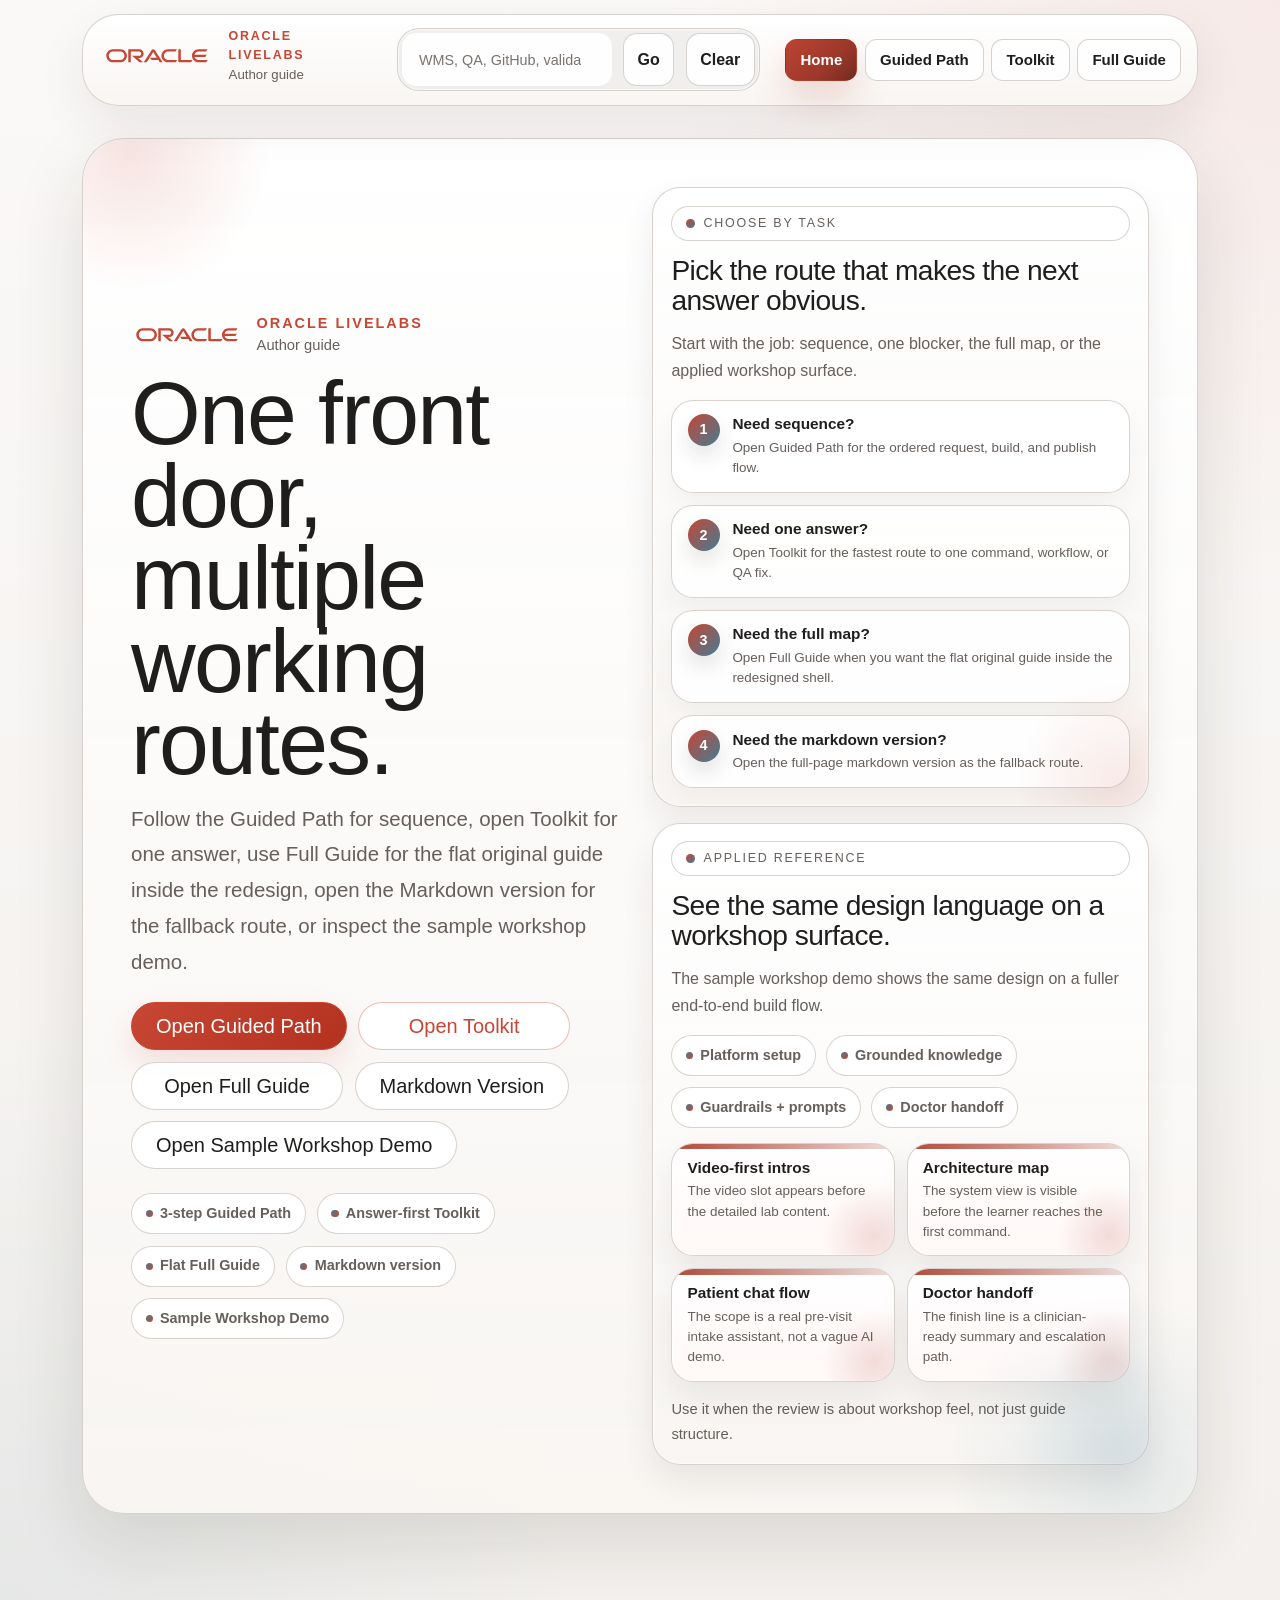
==== index.html @ fd887e24 "overall rework" ====
<!DOCTYPE html>
<html lang="en">
<head>
  <meta charset="UTF-8">
  <meta name="viewport" content="width=device-width, initial-scale=1.0">
  <meta name="description" content="Oracle LiveLabs Author Guide refresh with a guided path, reference toolkit, full guide, unified search, and a sample workshop demo.">
  <link rel="icon" href="data:image/svg+xml,%3Csvg xmlns='http://www.w3.org/2000/svg' viewBox='0 0 16 16'%3E%3Crect width='16' height='16' rx='4' fill='%23C74634'/%3E%3C/svg%3E">
  <title>Oracle LiveLabs Author Guide</title>
  <script>
    (function () {
      var url = new URL(window.location.href);
      var experience = url.searchParams.get("experience");
      var lab = url.searchParams.get("lab");
      var markdownLabMap = {
        "start-here": "introduction",
        "core-workflow": "1-labs-wms",
        "core-workshop-flow": "1-labs-wms",
        "validation-publish": "5-labs-qa-checks",
        "reuse-enhancements": "11-create-freesql",
        "tools-productivity": "13-labs-capture-screens-best-practices",
        "specialized-workflows": "10-create-sprints-workflow",
        "help-faq": "introduction"
      };
      var target;

      if (experience === "classic" || experience === "markdown") {
        target = new URL("./workshops/author-guide/index.html?lab=introduction", url);
        window.location.replace(target.toString());
        return;
      }

      if (!lab) {
        return;
      }

      if (markdownLabMap[lab]) {
        url.searchParams.set("lab", markdownLabMap[lab]);
      }

      target = new URL("./workshops/author-guide/index.html", url);
      target.search = url.search;
      target.hash = url.hash;
      window.location.replace(target.toString());
    }());
  </script>
  <link href="https://cdn.jsdelivr.net/npm/bootstrap@5.3.3/dist/css/bootstrap.min.css" rel="stylesheet">
  <style>
    #app {
      --surface: #fbf9f8;
      --panel: rgba(255, 255, 255, 0.9);
      --panel-strong: rgba(255, 255, 255, 0.97);
      --ink: #201e1c;
      --ink-soft: #665f5b;
      --rose: #c74634;
      --rose-soft: #fcd0ca;
      --sky: #437c94;
      --mint: #4c825c;
      --gold: #aa643b;
      --violet: #ac3e2e;
      --violet-deep: #863125;
      --line: rgba(212, 207, 202, 0.92);
      --shadow-soft: 0 18px 48px rgba(32, 30, 28, 0.08);
      --shadow-deep: 0 28px 72px rgba(32, 30, 28, 0.12);
      min-height: 100vh;
      color: var(--ink);
      font-family: "Oracle Sans", "Segoe UI", Arial, sans-serif;
      background:
        radial-gradient(circle at top right, rgba(199, 70, 52, 0.09), transparent 30%),
        radial-gradient(circle at bottom left, rgba(67, 124, 148, 0.08), transparent 28%),
        linear-gradient(180deg, #fbf9f8 0%, #f3f0ed 100%);
      background-size: auto, auto, auto;
      background-color: var(--surface);
      overflow-x: hidden;
      position: relative;
    }

    #app,
    #app * {
      box-sizing: border-box;
    }

    #app h1,
    #app h2,
    #app h3,
    #app h4 {
      font-family: "Oracle Sans", "Segoe UI", Arial, sans-serif;
      letter-spacing: -0.02em;
    }

    #app button,
    #app input,
    #app .nav-control,
    #app .bubble-button {
      transition:
        transform 180ms ease,
        box-shadow 180ms ease,
        background-color 180ms ease,
        border-color 180ms ease,
        color 180ms ease,
        opacity 180ms ease;
    }

    #app button:focus-visible,
    #app input:focus-visible,
    #app .nav-control:focus-visible,
    #app .progress-button:focus-visible,
    #app .bubble-button:focus-visible,
    #app .shortcut-chip:focus-visible {
      outline: 3px solid rgba(199, 70, 52, 0.26);
      outline-offset: 2px;
      box-shadow: 0 0 0 4px rgba(67, 124, 148, 0.14);
    }

    #app .app-shell {
      min-height: 100vh;
      position: relative;
      padding-bottom: 3rem;
    }

    #app .mode-nav {
      position: relative;
      top: auto;
      z-index: 140;
      padding: 1rem 0 0;
    }

    #app .nav-shell {
      border-radius: 999px;
      padding: 0.85rem 1rem;
      background: rgba(255, 255, 255, 0.84);
      border: 1px solid rgba(255, 255, 255, 0.76);
      box-shadow: var(--shadow-soft);
      backdrop-filter: blur(18px);
    }

    #app .brand-token {
      display: inline-flex;
      align-items: center;
      gap: 0.85rem;
      text-align: left;
      text-decoration: none;
      color: var(--ink);
      padding: 0.25rem 0.5rem 0.25rem 0.15rem;
    }

    #app .brand-mark {
      width: 2.6rem;
      height: 2.6rem;
      border-radius: 50%;
      background:
        radial-gradient(circle at 30% 30%, rgba(255, 255, 255, 0.96), rgba(255, 255, 255, 0.62) 38%, rgba(199, 70, 52, 0.66) 39%, rgba(134, 49, 37, 0.96) 70%);
      box-shadow:
        inset 0 0 0 1px rgba(255, 255, 255, 0.6),
        0 14px 28px rgba(134, 49, 37, 0.2);
      position: relative;
      flex: 0 0 auto;
    }

    #app .brand-mark::after {
      content: "";
      position: absolute;
      inset: 0.45rem;
      border-radius: 50%;
      border: 1px dashed rgba(255, 255, 255, 0.56);
      opacity: 0.8;
    }

    #app .brand-label {
      display: block;
      font-size: 0.9rem;
      font-weight: 800;
      letter-spacing: 0.14em;
      text-transform: uppercase;
    }

    #app .brand-token small {
      display: block;
      color: var(--ink-soft);
      font-size: 0.85rem;
    }

    #app .nav-group {
      gap: 0.45rem;
      flex-wrap: wrap;
    }

    #app .nav-control {
      border: 1px solid rgba(212, 207, 202, 0.92);
      background: rgba(255, 255, 255, 0.74);
      color: var(--ink);
      font-weight: 700;
      border-radius: 999px;
      padding: 0.7rem 1rem;
      box-shadow: 0 10px 24px rgba(32, 30, 28, 0.08);
    }

    #app .nav-control:hover {
      transform: translateY(-1px);
      box-shadow: 0 14px 30px rgba(32, 30, 28, 0.12);
    }

    #app .nav-control.is-active {
      border-color: transparent;
      color: #fff;
      background: linear-gradient(135deg, #c74634, #b3311f 58%, #437c94);
      box-shadow: 0 18px 34px rgba(199, 70, 52, 0.18);
    }

    #app .breadcrumb-shell {
      min-height: 2.25rem;
      display: inline-flex;
      align-items: center;
      justify-content: flex-end;
      white-space: normal;
    }

    #app .nav-guide-link {
      border: 1px solid rgba(212, 207, 202, 0.92);
      background: rgba(255, 255, 255, 0.74);
      color: var(--ink);
      font-weight: 800;
      border-radius: 999px;
      padding: 0.7rem 1rem;
      text-decoration: none;
      box-shadow: 0 10px 24px rgba(32, 30, 28, 0.08);
    }

    #app .nav-guide-link:hover {
      transform: translateY(-1px);
      box-shadow: 0 14px 30px rgba(32, 30, 28, 0.12);
    }

    #app .hub-screen,
    #app .mode-screen {
      padding: 2rem 0 3rem;
    }

    #app .hub-screen {
      min-height: 100vh;
      display: flex;
      align-items: center;
    }

    #app .hub-hero {
      position: relative;
      border-radius: 42px;
      padding: clamp(2rem, 4vw, 3rem);
      background: linear-gradient(180deg, rgba(255, 255, 255, 0.86), rgba(245, 244, 242, 0.94));
      border: 1px solid rgba(255, 255, 255, 0.74);
      box-shadow: var(--shadow-deep);
      overflow: hidden;
    }

    #app .hub-hero::before {
      content: "";
      position: absolute;
      inset: -8rem auto auto -6rem;
      width: 18rem;
      height: 18rem;
      border-radius: 50%;
      background: radial-gradient(circle, rgba(199, 70, 52, 0.14), transparent 68%);
      pointer-events: none;
    }

    #app .hub-hero::after {
      content: "";
      position: absolute;
      inset: auto -6rem -8rem auto;
      width: 22rem;
      height: 22rem;
      border-radius: 50%;
      background: radial-gradient(circle, rgba(67, 124, 148, 0.12), transparent 68%);
      pointer-events: none;
    }

    #app .hero-overline,
    #app .mode-overline,
    #app .panel-kicker,
    #app .modal-kicker {
      display: inline-flex;
      align-items: center;
      gap: 0.55rem;
      padding: 0.45rem 0.85rem;
      border-radius: 999px;
      background: rgba(255, 255, 255, 0.74);
      color: var(--ink-soft);
      font-size: 0.78rem;
      letter-spacing: 0.14em;
      text-transform: uppercase;
      box-shadow: 0 10px 24px rgba(56, 46, 95, 0.08);
    }

    #app .hero-overline::before,
    #app .mode-overline::before,
    #app .panel-kicker::before,
    #app .modal-kicker::before {
      content: "";
      width: 0.55rem;
      height: 0.55rem;
      border-radius: 50%;
      background: linear-gradient(135deg, var(--rose), var(--sky));
      flex: 0 0 auto;
    }

    #app .hero-title {
      font-size: clamp(3rem, 7vw, 5.8rem);
      line-height: 0.92;
      margin: 1rem 0;
      max-width: 11ch;
    }

    #app .hero-subtitle {
      font-size: clamp(1.02rem, 1.8vw, 1.28rem);
      line-height: 1.75;
      color: var(--ink-soft);
      max-width: 44rem;
      margin: 0;
    }

    #app .hero-actions {
      display: flex;
      flex-wrap: wrap;
      gap: 0.9rem;
      margin-top: 1.4rem;
    }

    #app .hero-actions .btn {
      min-width: 13.25rem;
    }

    #app .home-side-stack {
      display: grid;
      gap: 1rem;
    }

    #app .home-side-card {
      position: relative;
      display: grid;
      gap: 0.95rem;
      padding: 1.25rem 1.3rem;
      overflow: hidden;
    }

    #app .home-side-card::after {
      content: "";
      position: absolute;
      right: -4.5rem;
      bottom: -5rem;
      width: 13rem;
      height: 13rem;
      border-radius: 50%;
      opacity: 0.18;
      pointer-events: none;
    }

    #app .home-side-card.is-classic::after {
      background: radial-gradient(circle, rgba(199, 70, 52, 0.6), transparent 68%);
    }

    #app .home-side-card.is-modern::after {
      background: radial-gradient(circle, rgba(67, 124, 148, 0.54), transparent 68%);
    }

    #app .home-side-card h2 {
      margin: 0;
      font-size: clamp(1.45rem, 2.2vw, 2rem);
      line-height: 1.06;
    }

    #app .home-side-card p {
      margin: 0;
      color: var(--ink-soft);
      line-height: 1.68;
    }

    #app .home-mini-flow {
      display: grid;
      gap: 0.75rem;
    }

    #app .home-mini-step {
      display: grid;
      grid-template-columns: auto minmax(0, 1fr);
      gap: 0.8rem;
      align-items: start;
      width: 100%;
      padding: 0.85rem 0.95rem;
      border-radius: 22px;
      border: 1px solid rgba(212, 207, 202, 0.9);
      background: rgba(255, 255, 255, 0.86);
      color: var(--ink);
      text-align: left;
      text-decoration: none;
      font: inherit;
      cursor: pointer;
      appearance: none;
      box-shadow: 0 12px 24px rgba(32, 30, 28, 0.04);
    }

    #app .home-mini-step:hover,
    #app .home-mini-step:focus-visible {
      transform: translateY(-1px);
      border-color: rgba(199, 70, 52, 0.24);
      box-shadow: 0 16px 28px rgba(32, 30, 28, 0.1);
    }

    #app .home-mini-number {
      width: 2rem;
      height: 2rem;
      border-radius: 50%;
      display: inline-flex;
      align-items: center;
      justify-content: center;
      background: linear-gradient(135deg, #c74634, #437c94);
      color: #fff;
      font-size: 0.9rem;
      font-weight: 900;
      box-shadow: 0 10px 20px rgba(32, 30, 28, 0.12);
    }

    #app .home-mini-step strong,
    #app .home-toolkit-card strong {
      display: block;
      font-size: 0.96rem;
      line-height: 1.35;
      margin-bottom: 0.18rem;
    }

    #app .home-mini-step small,
    #app .home-toolkit-card small {
      display: block;
      color: var(--ink-soft);
      line-height: 1.5;
      font-size: 0.84rem;
    }

    #app .home-toolkit-summary {
      display: flex;
      flex-wrap: wrap;
      gap: 0.65rem;
    }

    #app .home-toolkit-preview {
      display: grid;
      grid-template-columns: repeat(2, minmax(0, 1fr));
      gap: 0.75rem;
    }

    #app .home-toolkit-card {
      padding: 0.85rem 0.95rem;
      border-radius: 22px;
      background: rgba(255, 255, 255, 0.86);
      border: 1px solid rgba(212, 207, 202, 0.9);
      box-shadow: 0 12px 24px rgba(32, 30, 28, 0.04);
    }

    #app .home-side-note {
      font-size: 0.92rem;
      color: var(--ink-soft);
      line-height: 1.6;
    }

    #app .hub-stats,
    #app .mode-chip-row,
    #app .quick-links,
    #app .detail-tags {
      display: flex;
      flex-wrap: wrap;
      gap: 0.7rem;
    }

    #app .stat-chip,
    #app .mode-chip,
    #app .meta-pill,
    #app .detail-tag {
      display: inline-flex;
      align-items: center;
      gap: 0.45rem;
      padding: 0.55rem 0.85rem;
      border-radius: 999px;
      background: rgba(255, 255, 255, 0.72);
      color: var(--ink);
      font-weight: 700;
      font-size: 0.9rem;
      box-shadow: 0 10px 22px rgba(56, 46, 95, 0.08);
    }

    #app .stat-chip::before,
    #app .mode-chip::before,
    #app .meta-pill::before,
    #app .detail-tag::before {
      content: "";
      width: 0.45rem;
      height: 0.45rem;
      border-radius: 50%;
      background: linear-gradient(135deg, var(--sky), var(--rose));
      flex: 0 0 auto;
    }

    #app .scene-well {
      position: relative;
      min-height: 34rem;
      border-radius: 38px;
      border: 1px solid rgba(255, 255, 255, 0.7);
      background:
        linear-gradient(180deg, rgba(243, 248, 255, 0.76), rgba(255, 255, 255, 0.58)),
        radial-gradient(circle at 50% 18%, rgba(255, 255, 255, 0.9), rgba(255, 255, 255, 0) 34%);
      box-shadow: var(--shadow-soft);
      overflow: hidden;
      isolation: isolate;
    }

    #app .scene-well::before {
      content: "";
      position: absolute;
      inset: auto 10% -26% 10%;
      height: 20rem;
      border-radius: 50%;
      background: radial-gradient(circle at 50% 34%, rgba(76, 67, 132, 0.16), rgba(76, 67, 132, 0) 68%);
      filter: blur(12px);
      z-index: 0;
    }

    #app .well-ring {
      position: absolute;
      left: 50%;
      transform: translateX(-50%);
      border-radius: 50%;
      border: 1px solid rgba(255, 255, 255, 0.78);
      box-shadow:
        inset 0 0 0 1px rgba(255, 255, 255, 0.36),
        0 24px 50px rgba(61, 48, 101, 0.14);
      z-index: 1;
    }

    #app .ring-surface {
      top: 1.5rem;
      width: min(84%, 28rem);
      height: 12rem;
      background:
        radial-gradient(circle at 50% 42%, rgba(255, 255, 255, 0.94), rgba(255, 255, 255, 0.6) 48%, rgba(213, 227, 255, 0.64));
    }

    #app .ring-middle {
      top: 6.4rem;
      width: min(60%, 20rem);
      height: 8.5rem;
      background:
        radial-gradient(circle at 50% 42%, rgba(255, 255, 255, 0.92), rgba(247, 243, 255, 0.7) 42%, rgba(167, 195, 255, 0.56) 72%);
    }

    #app .ring-deep {
      top: 10.7rem;
      width: min(36%, 11.5rem);
      height: 4.8rem;
      background:
        radial-gradient(circle at 50% 35%, rgba(98, 85, 168, 0.72), rgba(51, 41, 93, 0.98) 72%);
    }

    #app .well-path {
      position: absolute;
      left: 50%;
      top: 12rem;
      width: 4px;
      height: 15rem;
      transform: translateX(-50%);
      border-radius: 999px;
      background: linear-gradient(180deg, rgba(199, 70, 52, 0.68), rgba(67, 124, 148, 0.56), rgba(156, 106, 0, 0.5));
      z-index: 1;
    }

    #app .well-node {
      position: absolute;
      max-width: 13.5rem;
      padding: 0.85rem 1rem;
      border-radius: 24px;
      background: rgba(255, 255, 255, 0.84);
      border: 1px solid rgba(255, 255, 255, 0.76);
      box-shadow: 0 14px 30px rgba(61, 48, 101, 0.12);
      z-index: 2;
    }

    #app .node-tag {
      display: block;
      color: var(--ink-soft);
      font-size: 0.75rem;
      letter-spacing: 0.12em;
      text-transform: uppercase;
      margin-bottom: 0.4rem;
      font-weight: 800;
    }

    #app .well-node strong {
      display: block;
      font-size: 0.98rem;
      line-height: 1.45;
    }

    #app .node-surface {
      left: 1.6rem;
      top: 1.9rem;
    }

    #app .node-request {
      right: 1.6rem;
      top: 8.2rem;
    }

    #app .node-build {
      left: 2.1rem;
      top: 15.9rem;
    }

    #app .node-review {
      right: 2.1rem;
      bottom: 4.5rem;
    }

    #app .tool-constellation {
      position: absolute;
      left: 50%;
      bottom: 1.6rem;
      width: min(100%, 20rem);
      transform: translateX(-50%);
      display: grid;
      grid-template-columns: repeat(2, minmax(0, 1fr));
      gap: 0.8rem;
      z-index: 2;
    }

    #app .mini-bubble {
      aspect-ratio: 1;
      border-radius: 50%;
      background:
        radial-gradient(circle at 30% 30%, rgba(255, 255, 255, 0.98), rgba(255, 255, 255, 0.72) 42%, rgba(255, 236, 244, 0.86));
      border: 1px solid rgba(255, 255, 255, 0.88);
      display: flex;
      align-items: center;
      justify-content: center;
      padding: 0.75rem;
      text-align: center;
      color: var(--ink);
      font-weight: 800;
      font-size: 0.86rem;
      box-shadow: 0 14px 32px rgba(61, 48, 101, 0.14);
    }

    #app .path-card {
      position: relative;
      overflow: hidden;
      border: 1px solid rgba(255, 255, 255, 0.74);
      border-radius: 32px;
      box-shadow: var(--shadow-soft);
      background: linear-gradient(180deg, rgba(255, 255, 255, 0.9), rgba(245, 244, 242, 0.95));
    }

    #app .path-card::after {
      content: "";
      position: absolute;
      width: 14rem;
      height: 14rem;
      border-radius: 50%;
      right: -3rem;
      bottom: -4rem;
      opacity: 0.26;
      pointer-events: none;
    }

    #app .path-card.classic::after {
      background: radial-gradient(circle, rgba(199, 70, 52, 0.72), transparent 68%);
    }

    #app .path-card.modern::after {
      background: radial-gradient(circle, rgba(67, 124, 148, 0.68), transparent 68%);
    }

    #app .path-card .card-body {
      padding: 2rem;
    }

    #app .path-card:hover {
      transform: translateY(-6px);
      box-shadow: var(--shadow-deep);
    }

    #app .path-badge {
      display: inline-flex;
      align-items: center;
      gap: 0.5rem;
      padding: 0.45rem 0.8rem;
      border-radius: 999px;
      background: rgba(255, 255, 255, 0.76);
      color: var(--ink-soft);
      font-size: 0.78rem;
      letter-spacing: 0.12em;
      text-transform: uppercase;
      font-weight: 800;
      margin-bottom: 1rem;
      box-shadow: 0 10px 22px rgba(56, 46, 95, 0.08);
    }

    #app .path-badge::before {
      content: "";
      width: 0.55rem;
      height: 0.55rem;
      border-radius: 50%;
      background: linear-gradient(135deg, var(--rose), var(--sky));
    }

    #app .path-card h2 {
      font-size: clamp(1.8rem, 3vw, 2.5rem);
      margin-bottom: 0.85rem;
    }

    #app .path-card p {
      color: var(--ink-soft);
      line-height: 1.7;
    }

    #app .path-points {
      list-style: none;
      padding: 0;
      margin: 1.15rem 0 1.4rem;
      display: grid;
      gap: 0.8rem;
    }

    #app .path-points li {
      position: relative;
      padding-left: 1.65rem;
      line-height: 1.55;
    }

    #app .path-points li::before {
      content: "";
      position: absolute;
      left: 0;
      top: 0.55rem;
      width: 0.65rem;
      height: 0.65rem;
      border-radius: 50%;
      background: linear-gradient(135deg, var(--sky), var(--rose));
      box-shadow: 0 0 0 0.25rem rgba(67, 124, 148, 0.14);
    }
    #app .mode-screen {
      min-height: 100vh;
    }

    #app .mode-hero,
    #app .toolbar-card,
    #app .progress-card,
    #app .garden-shell {
      border: 1px solid rgba(255, 255, 255, 0.74);
      border-radius: 34px;
      box-shadow: var(--shadow-soft);
      background: linear-gradient(180deg, rgba(255, 255, 255, 0.84), rgba(247, 244, 255, 0.82));
      overflow: hidden;
    }

    #app .mode-hero {
      position: relative;
      margin-bottom: 1.4rem;
    }

    #app .mode-hero::before {
      content: "";
      position: absolute;
      inset: auto -5rem -8rem auto;
      width: 22rem;
      height: 22rem;
      border-radius: 50%;
      background: radial-gradient(circle, rgba(199, 70, 52, 0.14), transparent 68%);
      pointer-events: none;
    }

    #app .mode-hero::after {
      content: "";
      position: absolute;
      inset: -7rem auto auto -6rem;
      width: 18rem;
      height: 18rem;
      border-radius: 50%;
      background: radial-gradient(circle, rgba(67, 124, 148, 0.12), transparent 68%);
      pointer-events: none;
    }

    #app .mode-hero .card-body,
    #app .toolbar-card .card-body {
      padding: clamp(1.6rem, 3vw, 2.4rem);
    }

    #app .mode-title {
      font-size: clamp(2.2rem, 4vw, 3.6rem);
      line-height: 1.02;
      margin: 1rem 0 0.9rem;
      max-width: 14ch;
    }

    #app .mode-copy {
      color: var(--ink-soft);
      font-size: 1.05rem;
      line-height: 1.75;
      margin-bottom: 1rem;
      max-width: 44rem;
    }

    #app .hero-side-stack {
      display: grid;
      gap: 1rem;
    }

    #app .compact-panel,
    #app .content-card,
    #app .side-card,
    #app .snippet-card,
    #app .modal-panel {
      border: 0;
      border-radius: 28px;
      background: rgba(255, 255, 255, 0.8);
      box-shadow:
        inset 0 0 0 1px rgba(91, 76, 143, 0.06),
        0 14px 30px rgba(56, 46, 95, 0.08);
    }

    #app .compact-panel {
      padding: 1.1rem 1.15rem;
    }

    #app .panel-copy {
      color: var(--ink-soft);
      line-height: 1.65;
      margin: 0.9rem 0 0;
    }

    #app .feature-switch {
      margin-top: 0.95rem;
      display: flex;
      align-items: center;
      justify-content: space-between;
      gap: 1rem;
      padding: 0.75rem 0.9rem;
      border-radius: 18px;
      background: rgba(250, 248, 246, 0.92);
      border: 1px solid rgba(212, 207, 202, 0.88);
      box-shadow: inset 0 0 0 1px rgba(255, 255, 255, 0.62);
    }

    #app .feature-switch .form-check-input {
      width: 3rem;
      height: 1.6rem;
      cursor: pointer;
      box-shadow:
        inset 0 0 0 1px rgba(255, 255, 255, 0.58),
        0 6px 14px rgba(32, 30, 28, 0.06);
      border-color: rgba(102, 95, 91, 0.3);
      background-color: rgba(187, 178, 170, 0.96);
      margin: 0;
      flex: 0 0 auto;
    }

    #app .feature-switch .form-check-input:hover {
      border-color: rgba(199, 70, 52, 0.38);
    }

    #app .feature-switch .form-check-input:focus {
      box-shadow:
        0 0 0 0.2rem rgba(199, 70, 52, 0.16),
        inset 0 0 0 1px rgba(255, 255, 255, 0.58);
    }

    #app .feature-switch .form-check-input:checked {
      background-color: var(--violet);
      border-color: var(--violet);
      box-shadow: 0 8px 18px rgba(199, 70, 52, 0.18);
    }

    #app .feature-switch .form-check-label {
      font-weight: 800;
      color: var(--ink);
      margin: 0;
    }

    #app .progress-dock {
      position: sticky;
      top: 1rem;
      z-index: 120;
      margin-bottom: 1.4rem;
    }

    #app .progress-card {
      padding: 1rem;
      background: rgba(255, 255, 255, 0.88);
      backdrop-filter: blur(16px);
    }

    #app .progress-rail {
      display: grid;
      grid-template-columns: repeat(3, minmax(0, 1fr));
      gap: 0.85rem;
    }

    #app .progress-button {
      width: 100%;
      border: 0;
      border-radius: 24px;
      padding: 0.9rem 1rem;
      text-align: left;
      display: flex;
      align-items: center;
      gap: 0.9rem;
      background: rgba(245, 244, 242, 0.92);
      color: var(--ink);
      box-shadow:
        inset 0 0 0 1px rgba(212, 207, 202, 0.9),
        0 12px 24px rgba(32, 30, 28, 0.06);
    }

    #app .progress-button:hover {
      transform: translateY(-1px);
      box-shadow:
        inset 0 0 0 1px rgba(212, 207, 202, 0.9),
        0 16px 30px rgba(32, 30, 28, 0.1);
    }

    #app .progress-button.is-active {
      color: #fff;
      background: linear-gradient(135deg, #c74634, #b3311f 58%, #437c94);
      box-shadow: 0 18px 36px rgba(199, 70, 52, 0.18);
    }

    #app .progress-button.is-complete {
      background: linear-gradient(135deg, rgba(146, 227, 210, 0.72), rgba(255, 255, 255, 0.92));
    }

    #app .progress-button.is-locked {
      opacity: 0.78;
    }

    #app .progress-mark {
      width: 2.25rem;
      height: 2.25rem;
      border-radius: 50%;
      display: inline-flex;
      align-items: center;
      justify-content: center;
      font-weight: 900;
      background: rgba(255, 255, 255, 0.9);
      color: var(--ink);
      box-shadow: 0 10px 22px rgba(61, 48, 101, 0.12);
      flex: 0 0 auto;
    }

    #app .progress-button.is-active .progress-mark {
      color: var(--violet-deep);
    }

    #app .progress-label {
      display: grid;
      gap: 0.12rem;
      min-width: 0;
    }

    #app .progress-label small {
      font-size: 0.75rem;
      letter-spacing: 0.12em;
      text-transform: uppercase;
      opacity: 0.82;
      font-weight: 800;
    }

    #app .progress-label strong {
      font-size: 0.96rem;
      line-height: 1.35;
    }

    #app .journey-column {
      --journey-gutter: 4.9rem;
      --orb-size: 3.1rem;
      position: relative;
      padding-left: var(--journey-gutter);
    }

    #app .journey-column::before {
      content: "";
      position: absolute;
      left: calc((var(--journey-gutter) - var(--orb-size)) / 2 + (var(--orb-size) / 2) - 2px);
      top: 0;
      bottom: 0;
      width: 4px;
      border-radius: 999px;
      background: linear-gradient(180deg, rgba(199, 70, 52, 0.8), rgba(67, 124, 148, 0.64), rgba(156, 106, 0, 0.54));
      box-shadow: 0 0 0 0.35rem rgba(255, 255, 255, 0.5);
    }

    #app .rabbit-step {
      position: relative;
      padding-bottom: 2.8rem;
    }

    #app .rabbit-step:last-child {
      padding-bottom: 0;
    }

    #app .rabbit-step::after {
      content: "";
      position: absolute;
      left: calc(var(--journey-gutter) * -1 - 1.35rem);
      top: 2rem;
      width: 18rem;
      height: 18rem;
      border-radius: 50%;
      filter: blur(32px);
      opacity: 0.18;
      z-index: -1;
    }

    #app .rabbit-step[data-depth="1"]::after {
      background: radial-gradient(circle, rgba(199, 70, 52, 0.64), transparent 68%);
    }

    #app .rabbit-step[data-depth="2"]::after {
      background: radial-gradient(circle, rgba(67, 124, 148, 0.56), transparent 68%);
    }

    #app .rabbit-step[data-depth="3"]::after {
      background: radial-gradient(circle, rgba(156, 106, 0, 0.52), transparent 68%);
    }

    #app .step-orb {
      position: absolute;
      left: calc(var(--journey-gutter) * -1 + ((var(--journey-gutter) - var(--orb-size)) / 2));
      top: 1.55rem;
      width: var(--orb-size);
      height: var(--orb-size);
      border-radius: 50%;
      display: inline-flex;
      align-items: center;
      justify-content: center;
      font-weight: 900;
      color: #fff;
      background: linear-gradient(135deg, #c74634, #437c94);
      box-shadow: 0 14px 30px rgba(32, 30, 28, 0.18);
      z-index: 2;
    }

    #app .step-shell {
      position: relative;
      padding: clamp(1.45rem, 3vw, 1.85rem);
      border-radius: 34px;
      background: linear-gradient(180deg, rgba(255, 255, 255, 0.92), rgba(245, 244, 242, 0.94));
      border: 1px solid rgba(255, 255, 255, 0.78);
      box-shadow: var(--shadow-soft);
      overflow: hidden;
    }

    #app .step-shell::before {
      content: "";
      position: absolute;
      inset: 0.8rem;
      border-radius: 28px;
      border: 1px solid rgba(255, 255, 255, 0.54);
      pointer-events: none;
    }

    #app .step-shell::after {
      content: "";
      position: absolute;
      inset: auto -6rem -8rem auto;
      width: 20rem;
      height: 20rem;
      border-radius: 50%;
      opacity: 0.18;
      pointer-events: none;
    }

    #app .rabbit-step[data-depth="1"] .step-shell::after {
      background: radial-gradient(circle, rgba(199, 70, 52, 0.72), transparent 68%);
    }

    #app .rabbit-step[data-depth="2"] .step-shell::after {
      background: radial-gradient(circle, rgba(67, 124, 148, 0.58), transparent 68%);
    }

    #app .rabbit-step[data-depth="3"] .step-shell::after {
      background: radial-gradient(circle, rgba(156, 106, 0, 0.58), transparent 68%);
    }

    #app .rabbit-step[data-depth="1"] .step-shell {
      max-width: 1040px;
    }

    #app .rabbit-step[data-depth="2"] .step-shell {
      max-width: 1000px;
      margin-left: 0.85rem;
    }

    #app .rabbit-step[data-depth="3"] .step-shell {
      max-width: 960px;
      margin-left: 1.55rem;
    }

    #app .rabbit-step.is-active .step-shell {
      transform: translateY(-4px);
      box-shadow: var(--shadow-deep);
    }

    #app .rabbit-step.is-complete .step-orb {
      background: linear-gradient(135deg, rgba(50, 161, 118, 0.96), rgba(126, 209, 171, 0.96));
    }

    #app .rabbit-step.is-locked .step-shell {
      opacity: 0.78;
      transform: scale(0.992);
    }

    #app .rabbit-step.is-locked .lockable {
      filter: blur(2.6px);
      pointer-events: none;
      user-select: none;
    }

    #app .step-lock {
      position: absolute;
      left: 1rem;
      right: 1rem;
      bottom: 1rem;
      display: none;
      align-items: center;
      justify-content: center;
      padding: 0.9rem 1rem;
      border-radius: 22px;
      background: rgba(255, 255, 255, 0.92);
      color: var(--ink);
      font-weight: 800;
      text-align: center;
      box-shadow: 0 14px 26px rgba(56, 46, 95, 0.1);
      z-index: 3;
    }

    #app .rabbit-step.is-locked .step-lock {
      display: flex;
    }

    #app .step-kicker {
      display: inline-flex;
      align-items: center;
      gap: 0.55rem;
      padding: 0.45rem 0.8rem;
      border-radius: 999px;
      background: rgba(255, 255, 255, 0.78);
      color: var(--ink-soft);
      font-size: 0.78rem;
      letter-spacing: 0.12em;
      text-transform: uppercase;
      font-weight: 800;
      margin-bottom: 0.95rem;
      max-width: max-content;
    }

    #app .step-kicker::before {
      content: "";
      width: 0.55rem;
      height: 0.55rem;
      border-radius: 50%;
      background: linear-gradient(135deg, var(--rose), var(--sky));
    }

    #app .step-title {
      font-size: clamp(2rem, 3vw, 2.75rem);
      margin-bottom: 0.65rem;
    }

    #app .step-summary {
      color: var(--ink-soft);
      font-size: 1.05rem;
      line-height: 1.72;
      margin-bottom: 1rem;
      max-width: 40rem;
    }

    #app .step-meta-row {
      display: flex;
      flex-wrap: wrap;
      gap: 0.7rem;
    }

    #app .step-mini-map {
      min-width: 12rem;
      padding: 0.95rem 1rem;
      border-radius: 24px;
      background: rgba(255, 255, 255, 0.78);
      box-shadow: inset 0 0 0 1px rgba(91, 76, 143, 0.06);
    }

    #app .mini-map-title {
      color: var(--ink-soft);
      font-size: 0.78rem;
      letter-spacing: 0.12em;
      text-transform: uppercase;
      font-weight: 800;
      margin-bottom: 0.7rem;
    }

    #app .guide-panel {
      border-radius: 26px;
      padding: 1rem 1.1rem;
      background: linear-gradient(135deg, rgba(255, 242, 247, 0.94), rgba(241, 247, 255, 0.94));
      border: 1px solid rgba(255, 255, 255, 0.72);
      box-shadow: 0 12px 28px rgba(56, 46, 95, 0.06);
      color: var(--ink);
      line-height: 1.7;
    }

    #app .content-card .card-body,
    #app .side-card .card-body,
    #app .snippet-card .card-body {
      padding: 1.2rem 1.2rem 1.25rem;
    }

    #app .content-card h3,
    #app .side-card h3,
    #app .snippet-card h3,
    #app .modal-panel h3 {
      font-size: 1.12rem;
      margin-bottom: 0.85rem;
    }

    #app .action-list,
    #app .mistake-list,
    #app .modal-panel ul,
    #app .modal-panel ol {
      margin: 0;
      padding-left: 1.15rem;
      display: grid;
      gap: 0.72rem;
      line-height: 1.62;
    }

    #app .check-list {
      list-style: none;
      padding: 0;
      margin: 0;
      display: grid;
      gap: 0.72rem;
    }

    #app .check-list li {
      position: relative;
      padding-left: 1.95rem;
      line-height: 1.58;
    }

    #app .check-list li::before {
      content: "\2713";
      position: absolute;
      left: 0;
      top: 0;
      width: 1.4rem;
      height: 1.4rem;
      border-radius: 50%;
      background: linear-gradient(135deg, rgba(50, 161, 118, 0.96), rgba(126, 209, 171, 0.96));
      color: #fff;
      display: inline-flex;
      align-items: center;
      justify-content: center;
      font-size: 0.8rem;
      font-weight: 900;
      box-shadow: 0 10px 20px rgba(50, 161, 118, 0.18);
    }

    #app .snippet-header {
      display: flex;
      align-items: center;
      justify-content: space-between;
      gap: 1rem;
      margin-bottom: 0.85rem;
    }

    #app .snippet-meta {
      color: var(--ink-soft);
      font-size: 0.78rem;
      letter-spacing: 0.12em;
      text-transform: uppercase;
      font-weight: 800;
    }

    #app .copy-snippet {
      border: 0;
      border-radius: 999px;
      padding: 0.55rem 0.95rem;
      background: linear-gradient(135deg, rgba(94, 81, 186, 0.96), rgba(102, 184, 239, 0.94));
      color: #fff;
      font-weight: 800;
      box-shadow: 0 12px 24px rgba(76, 62, 141, 0.2);
    }

    #app .copy-snippet.is-copied {
      background: linear-gradient(135deg, rgba(50, 161, 118, 0.96), rgba(126, 209, 171, 0.94));
    }

    #app pre {
      margin: 0;
      padding: 1rem 1.05rem;
      border-radius: 22px;
      background: #241d38;
      color: #f7f0ff;
      box-shadow: inset 0 0 0 1px rgba(255, 255, 255, 0.06);
      white-space: pre-wrap;
      word-break: break-word;
    }

    #app code {
      font-family: Consolas, "Courier New", monospace;
      font-size: 0.92rem;
    }

    #app .step-footer {
      display: flex;
      flex-wrap: wrap;
      align-items: center;
      justify-content: space-between;
      gap: 1rem;
      margin-top: 1.4rem;
    }

    #app .step-note,
    #app .result-line,
    #app .empty-state {
      color: var(--ink-soft);
      line-height: 1.6;
    }

    #app .shortcut-chip {
      border: 0;
      border-radius: 999px;
      padding: 0.55rem 0.85rem;
      background: rgba(255, 255, 255, 0.88);
      color: var(--ink);
      font-weight: 800;
      box-shadow: 0 10px 22px rgba(56, 46, 95, 0.08);
    }

    #app .shortcut-chip:hover {
      transform: translateY(-1px);
      box-shadow: 0 14px 28px rgba(56, 46, 95, 0.12);
    }

    #app .track-minimal .guided-only {
      display: none !important;
    }
    #app .toolbar-card {
      margin-bottom: 1.3rem;
    }

    #app .filter-label {
      color: var(--ink-soft);
      font-size: 0.78rem;
      letter-spacing: 0.12em;
      text-transform: uppercase;
      font-weight: 800;
      margin-bottom: 0.6rem;
    }

    #app .search-group {
      display: grid;
      grid-template-columns: auto minmax(14rem, 1fr) auto;
      gap: 0.7rem;
      align-items: stretch;
      padding: 0.55rem;
      border-radius: 22px;
      box-shadow: 0 14px 28px rgba(56, 46, 95, 0.08);
    }

    #app .search-group .input-group-text,
    #app .search-group .form-control,
    #app .search-group .btn {
      border: 1px solid transparent;
      border-radius: 14px;
      min-height: 3.25rem;
    }

    #app .search-group .input-group-text {
      background: rgba(255, 255, 255, 0.94);
      color: var(--ink-soft);
      font-weight: 800;
      font-size: 0.84rem;
      letter-spacing: 0.08em;
      text-transform: uppercase;
      display: inline-flex;
      align-items: center;
      justify-content: center;
      padding: 0 1rem;
    }

    #app .search-group .form-control {
      background: rgba(255, 255, 255, 0.94);
      color: var(--ink);
      box-shadow: none;
      padding: 0.85rem 1rem;
      font-size: 0.96rem;
      width: 100%;
      min-width: 0;
    }

    #app .search-group .form-control::placeholder {
      color: #9187ad;
      font-size: 0.9rem;
    }

    #app .search-group .btn {
      padding: 0.85rem 1.1rem;
      font-weight: 800;
      white-space: nowrap;
    }

    #app .tag-pills {
      display: flex;
      flex-wrap: wrap;
      gap: 0.65rem;
    }

    #app .tag-pill {
      border: 0;
      border-radius: 999px;
      padding: 0.58rem 0.95rem;
      background: rgba(255, 255, 255, 0.78);
      color: var(--ink);
      font-weight: 800;
      box-shadow: 0 10px 22px rgba(56, 46, 95, 0.06);
    }

    #app .tag-pill.is-active {
      background: linear-gradient(135deg, rgba(252, 208, 202, 0.96), rgba(208, 229, 237, 0.96));
      box-shadow: 0 14px 26px rgba(32, 30, 28, 0.08);
    }

    #app .garden-shell {
      position: relative;
      padding: clamp(1.4rem, 3vw, 2rem);
      overflow: hidden;
      isolation: isolate;
    }

    #app .garden-shell::before {
      content: "";
      position: absolute;
      inset: -4rem auto auto -6rem;
      width: 18rem;
      height: 18rem;
      border-radius: 50%;
      background: radial-gradient(circle, rgba(199, 70, 52, 0.14), transparent 68%);
      z-index: 0;
    }

    #app .garden-shell::after {
      content: "";
      position: absolute;
      inset: auto -6rem -8rem auto;
      width: 22rem;
      height: 22rem;
      border-radius: 50%;
      background: radial-gradient(circle, rgba(67, 124, 148, 0.14), transparent 68%);
      z-index: 0;
    }

    #app .bubble-grid {
      position: relative;
      z-index: 1;
      align-items: stretch;
    }

    #app .bubble-item {
      display: flex;
      align-items: stretch;
      justify-content: stretch;
      animation: none;
    }

    #app .bubble-button {
      position: relative;
      width: 100%;
      min-height: 15.5rem;
      aspect-ratio: auto;
      border: 0;
      border-radius: 28px;
      padding: 1.15rem 1.15rem 1.2rem;
      text-align: left;
      display: grid;
      align-content: start;
      justify-items: start;
      gap: 0.85rem;
      color: var(--ink);
      overflow: hidden;
      box-shadow:
        inset 0 0 0 1px rgba(255, 255, 255, 0.84),
        0 18px 38px rgba(56, 46, 95, 0.14);
      background: linear-gradient(180deg, rgba(255, 255, 255, 0.98), rgba(249, 247, 245, 0.98));
    }

    #app .bubble-button::before {
      content: "";
      position: absolute;
      inset: 0 0 auto 0;
      height: 0.35rem;
      border-radius: 28px 28px 0 0;
      background: linear-gradient(90deg, rgba(199, 70, 52, 0.88), rgba(199, 70, 52, 0.22));
    }

    #app .bubble-button::after {
      content: "";
      position: absolute;
      right: -2.4rem;
      bottom: -2.8rem;
      width: 9rem;
      height: 9rem;
      border-radius: 50%;
      background: radial-gradient(circle, rgba(199, 70, 52, 0.12), transparent 68%);
      pointer-events: none;
    }

    #app .bubble-button:hover {
      transform: translateY(-4px);
      box-shadow:
        inset 0 0 0 1px rgba(255, 255, 255, 0.84),
        0 24px 46px rgba(56, 46, 95, 0.18);
    }

    #app .bubble-button[data-accent="rose"] {
      background: linear-gradient(180deg, rgba(255, 255, 255, 0.98), rgba(255, 243, 241, 0.96));
    }

    #app .bubble-button[data-accent="sky"] {
      background: linear-gradient(180deg, rgba(255, 255, 255, 0.98), rgba(243, 248, 251, 0.96));
    }

    #app .bubble-button[data-accent="mint"] {
      background: linear-gradient(180deg, rgba(255, 255, 255, 0.98), rgba(244, 249, 245, 0.96));
    }

    #app .bubble-button[data-accent="gold"] {
      background: linear-gradient(180deg, rgba(255, 255, 255, 0.98), rgba(250, 247, 240, 0.96));
    }

    #app .bubble-button[data-accent="sky"]::before {
      background: linear-gradient(90deg, rgba(67, 124, 148, 0.88), rgba(67, 124, 148, 0.2));
    }

    #app .bubble-button[data-accent="mint"]::before {
      background: linear-gradient(90deg, rgba(76, 130, 92, 0.88), rgba(76, 130, 92, 0.18));
    }

    #app .bubble-button[data-accent="gold"]::before {
      background: linear-gradient(90deg, rgba(156, 106, 0, 0.86), rgba(156, 106, 0, 0.18));
    }

    #app .bubble-badge {
      position: relative;
      z-index: 1;
      display: inline-flex;
      align-items: center;
      justify-content: center;
      padding: 0.35rem 0.7rem;
      border-radius: 999px;
      background: rgba(255, 255, 255, 0.78);
      color: var(--ink-soft);
      font-size: 0.72rem;
      letter-spacing: 0.12em;
      text-transform: uppercase;
      font-weight: 800;
      box-shadow: 0 8px 18px rgba(56, 46, 95, 0.08);
    }

    #app .bubble-title,
    #app .bubble-text {
      position: relative;
      z-index: 1;
    }

    #app .bubble-title {
      font-size: 1.16rem;
      font-weight: 900;
      line-height: 1.28;
      max-width: none;
    }

    #app .bubble-text {
      font-size: 0.94rem;
      color: var(--ink-soft);
      line-height: 1.58;
      max-width: none;
      display: -webkit-box;
      -webkit-box-orient: vertical;
      -webkit-line-clamp: 4;
      overflow: hidden;
    }

    #app .empty-state {
      position: relative;
      z-index: 1;
      text-align: center;
      padding: 2rem 1rem 0.5rem;
      font-weight: 700;
    }

    #app .modal-dialog {
      max-width: min(1120px, calc(100% - 2rem));
    }

    #bubbleModal {
      z-index: 1700;
    }

    .modal-backdrop {
      z-index: 1690;
    }

    #app .modal-content {
      border: 0;
      border-radius: 34px;
      background: linear-gradient(180deg, rgba(255, 255, 255, 0.96), rgba(246, 243, 255, 0.94));
      box-shadow: var(--shadow-deep);
    }

    #app .modal-header,
    #app .modal-footer {
      border: 0;
      padding: 1.35rem 1.5rem 0;
    }

    #app .modal-body {
      padding: 1rem 1.5rem 1.5rem;
    }

    #app .modal-grid {
      display: grid;
      grid-template-columns: repeat(3, minmax(0, 1fr));
      gap: 1rem;
    }

    #app .modal-panel {
      padding: 1rem 1rem 1.05rem;
    }

    #app .modal-footer {
      padding: 0 1.5rem 1.5rem;
    }

    body.image-lightbox-open {
      overflow: hidden;
    }

    #app .image-lightbox[hidden] {
      display: none !important;
    }

    #app .image-lightbox {
      position: fixed;
      inset: 0;
      z-index: 1850;
      display: grid;
      place-items: center;
      padding: 1.25rem;
    }

    #app .image-lightbox-backdrop {
      position: absolute;
      inset: 0;
      background: rgba(22, 21, 19, 0.82);
      backdrop-filter: blur(10px);
    }

    #app .image-lightbox-dialog {
      position: relative;
      z-index: 1;
      width: min(1180px, 100%);
      max-height: calc(100vh - 2.5rem);
      display: grid;
      gap: 0.9rem;
      padding: 1rem;
      border-radius: 32px;
      border: 1px solid rgba(212, 207, 202, 0.72);
      background: linear-gradient(180deg, rgba(255, 255, 255, 0.97), rgba(245, 244, 242, 0.95));
      box-shadow: 0 28px 72px rgba(0, 0, 0, 0.32);
    }

    #app .image-lightbox-header {
      display: flex;
      align-items: center;
      justify-content: space-between;
      gap: 1rem;
    }

    #app .image-lightbox-kicker {
      margin: 0;
      color: var(--ink-soft);
      font-size: 0.74rem;
      letter-spacing: 0.12em;
      text-transform: uppercase;
      font-weight: 800;
    }

    #app .image-lightbox-close {
      display: inline-flex;
      align-items: center;
      justify-content: center;
      min-width: 6.5rem;
      padding: 0.65rem 1rem;
      border-radius: 999px;
      border: 1px solid rgba(212, 207, 202, 0.9);
      background: rgba(255, 255, 255, 0.94);
      color: var(--ink);
      font-weight: 800;
    }

    #app .image-lightbox-close:hover,
    #app .image-lightbox-close:focus-visible {
      border-color: rgba(172, 62, 46, 0.34);
      color: var(--accent-red);
      background: rgba(255, 248, 247, 0.98);
    }

    #app .image-lightbox-body {
      display: grid;
      justify-items: center;
      overflow: auto;
      padding: 0.4rem;
      border-radius: 24px;
      background: rgba(245, 244, 242, 0.72);
    }

    #app .image-lightbox-body img {
      display: block;
      max-width: 100%;
      max-height: calc(100vh - 11rem);
      width: auto;
      height: auto;
      border-radius: 22px;
      box-shadow: 0 18px 40px rgba(32, 30, 28, 0.18);
    }

    #app .image-lightbox-caption {
      margin: 0;
      color: var(--ink-soft);
      line-height: 1.65;
      padding: 0 0.15rem 0.15rem;
    }

    #app .visually-hidden-live {
      position: absolute;
      width: 1px;
      height: 1px;
      padding: 0;
      margin: -1px;
      overflow: hidden;
      clip: rect(0, 0, 0, 0);
      white-space: nowrap;
      border: 0;
    }

    /* Oracle theme override */
    #app {
      --surface: #fbf9f8;
      --panel: rgba(255, 255, 255, 0.9);
      --panel-strong: rgba(255, 255, 255, 0.97);
      --ink: #201e1c;
      --ink-soft: #665f5b;
      --rose: #c74634;
      --rose-soft: #fcd0ca;
      --sky: #437c94;
      --mint: #4c825c;
      --gold: #aa643b;
      --violet: #ac3e2e;
      --violet-deep: #863125;
      --line: rgba(212, 207, 202, 0.92);
      --shadow-soft: 0 18px 48px rgba(32, 30, 28, 0.08);
      --shadow-deep: 0 28px 72px rgba(32, 30, 28, 0.12);
      font-family: "Oracle Sans", "Segoe UI", Arial, sans-serif;
      background:
        radial-gradient(circle at top right, rgba(199, 70, 52, 0.09), transparent 30%),
        radial-gradient(circle at bottom left, rgba(67, 124, 148, 0.08), transparent 28%),
        linear-gradient(180deg, #fbf9f8 0%, #f3f0ed 100%);
      background-size: auto, auto, auto;
    }

    #app h1,
    #app h2,
    #app h3,
    #app h4,
    #app .brand-label,
    #app .hero-lockup-label {
      font-family: "Oracle Sans", "Segoe UI", Arial, sans-serif;
      letter-spacing: -0.02em;
    }

    #app button:focus-visible,
    #app input:focus-visible,
    #app .nav-control:focus-visible,
    #app .progress-button:focus-visible,
    #app .bubble-button:focus-visible,
    #app .shortcut-chip:focus-visible {
      outline: 3px solid rgba(199, 70, 52, 0.26);
      outline-offset: 2px;
      box-shadow: 0 0 0 4px rgba(67, 124, 148, 0.14);
    }

    #app .nav-shell,
    #app .hub-hero,
    #app .mode-hero,
    #app .progress-card,
    #app .step-shell,
    #app .path-card,
    #app .compact-panel,
    #app .content-card,
    #app .side-card,
    #app .snippet-card,
    #app .toolbar-card,
    #app .guide-panel,
    #app .modal-content,
    #app .step-mini-map,
    #app .scene-well {
      background: linear-gradient(180deg, rgba(255, 255, 255, 0.98), rgba(248, 245, 242, 0.95));
      border: 1px solid var(--line);
      box-shadow: var(--shadow-soft);
    }

    #app .hub-hero,
    #app .mode-hero,
    #app .step-shell,
    #app .modal-content,
    #app .scene-well {
      box-shadow: var(--shadow-deep);
    }

    #app .hub-hero::before,
    #app .mode-hero::before,
    #app .garden-shell::before,
    #app .rabbit-step[data-depth="1"]::after,
    #app .rabbit-step[data-depth="1"] .step-shell::after,
    #app .path-card.classic::after {
      background: radial-gradient(circle, rgba(199, 70, 52, 0.14), transparent 68%);
    }

    #app .hub-hero::after,
    #app .mode-hero::after,
    #app .garden-shell::after,
    #app .rabbit-step[data-depth="2"]::after,
    #app .rabbit-step[data-depth="2"] .step-shell::after,
    #app .path-card.modern::after {
      background: radial-gradient(circle, rgba(67, 124, 148, 0.12), transparent 68%);
    }

    #app .rabbit-step[data-depth="3"]::after,
    #app .rabbit-step[data-depth="3"] .step-shell::after {
      background: radial-gradient(circle, rgba(156, 106, 0, 0.12), transparent 68%);
    }

    #app .brand-token {
      gap: 0.95rem;
    }

    #app .brand-mark {
      width: auto;
      height: auto;
      border-radius: 0;
      background: transparent;
      box-shadow: none;
      display: inline-flex;
      align-items: center;
      justify-content: center;
    }

    #app .brand-mark::after {
      display: none;
    }

    #app .brand-mark svg,
    #app .hero-wordmark svg {
      display: block;
      width: 112px;
      height: auto;
    }

    #app .brand-label {
      font-size: 0.78rem;
      letter-spacing: 0.14em;
      text-transform: uppercase;
      font-weight: 800;
      color: var(--rose);
    }

    #app .brand-token small {
      color: var(--ink-soft);
      font-size: 0.83rem;
    }

    #app .hero-lockup {
      display: flex;
      align-items: center;
      gap: 0.85rem;
      margin-bottom: 1rem;
    }

    #app .hero-lockup-label {
      display: block;
      font-size: 0.9rem;
      font-weight: 800;
      letter-spacing: 0.14em;
      text-transform: uppercase;
      color: var(--rose);
    }

    #app .hero-lockup-note {
      display: block;
      color: var(--ink-soft);
      font-size: 0.92rem;
    }

    #app .hero-overline,
    #app .mode-overline,
    #app .panel-kicker,
    #app .modal-kicker,
    #app .step-kicker,
    #app .path-badge,
    #app .stat-chip,
    #app .mode-chip,
    #app .meta-pill,
    #app .bubble-badge,
    #app .step-mini-map,
    #app .guide-panel {
      background: rgba(255, 255, 255, 0.92);
      border: 1px solid rgba(212, 207, 202, 0.9);
      box-shadow: none;
      color: var(--ink-soft);
    }

    #app .nav-control,
    #app .nav-guide-link,
    #app .tag-pill,
    #app .shortcut-chip,
    #app .search-group .input-group-text,
    #app .search-group .form-control,
    #app .search-group .btn,
    #app .btn-outline-secondary,
    #app .copy-snippet {
      background: rgba(255, 255, 255, 0.92);
      border: 1px solid var(--line);
      box-shadow: none;
      color: var(--ink);
    }

    #app .nav-control:hover,
    #app .nav-guide-link:hover,
    #app .tag-pill:hover,
    #app .shortcut-chip:hover,
    #app .btn-outline-secondary:hover,
    #app .copy-snippet:hover {
      border-color: rgba(199, 70, 52, 0.34);
      color: var(--rose);
    }

    #app .nav-control.is-active,
    #app .progress-button.is-active {
      color: #fff;
      background: linear-gradient(135deg, #c74634, #b3311f 58%, #437c94 100%);
      box-shadow: 0 18px 34px rgba(199, 70, 52, 0.18);
    }

    #app .btn-primary {
      background: linear-gradient(135deg, #c74634, #b3311f);
      border-color: #c74634;
      box-shadow: 0 14px 30px rgba(199, 70, 52, 0.14);
    }

    #app .btn-primary:hover,
    #app .btn-primary:focus-visible {
      background: linear-gradient(135deg, #b3311f, #962a1b);
      border-color: #b3311f;
      color: #fff;
    }

    #app .btn-outline-primary {
      color: var(--rose);
      background: rgba(255, 255, 255, 0.92);
      border-color: rgba(199, 70, 52, 0.34);
    }

    #app .btn-outline-primary:hover,
    #app .btn-outline-primary:focus-visible {
      background: rgba(252, 208, 202, 0.52);
      border-color: var(--rose);
      color: var(--rose);
    }

    #app .feature-switch .form-check-input {
      border-color: rgba(102, 95, 91, 0.34);
      background-color: rgba(187, 178, 170, 0.96);
      box-shadow:
        inset 0 0 0 1px rgba(255, 255, 255, 0.62),
        0 8px 16px rgba(32, 30, 28, 0.08);
    }

    #app .feature-switch .form-check-input:checked {
      background-color: var(--rose);
      border-color: var(--rose);
      box-shadow: 0 8px 18px rgba(199, 70, 52, 0.18);
    }

    #app .scene-well::before {
      background: radial-gradient(circle at 50% 34%, rgba(199, 70, 52, 0.12), rgba(199, 70, 52, 0) 68%);
      filter: blur(18px);
    }

    #app .well-ring {
      border: 1px solid rgba(212, 207, 202, 0.9);
      box-shadow:
        inset 0 0 0 1px rgba(255, 255, 255, 0.5),
        0 24px 50px rgba(32, 30, 28, 0.08);
    }

    #app .ring-surface {
      background: radial-gradient(circle at 50% 42%, rgba(255, 255, 255, 0.98), rgba(255, 255, 255, 0.78) 48%, rgba(252, 208, 202, 0.42));
    }

    #app .ring-middle {
      background: radial-gradient(circle at 50% 42%, rgba(255, 255, 255, 0.96), rgba(248, 245, 242, 0.82) 42%, rgba(208, 229, 237, 0.5) 72%);
    }

    #app .ring-deep {
      background: radial-gradient(circle at 50% 35%, rgba(199, 70, 52, 0.7), rgba(109, 36, 24, 0.96) 72%);
    }

    #app .well-path,
    #app .journey-column::before {
      background: linear-gradient(180deg, rgba(199, 70, 52, 0.68), rgba(67, 124, 148, 0.56), rgba(156, 106, 0, 0.5));
    }

    #app .well-node,
    #app .mini-bubble {
      border: 1px solid rgba(212, 207, 202, 0.9);
      box-shadow: 0 14px 32px rgba(32, 30, 28, 0.08);
    }

    #app .mini-bubble {
      background: radial-gradient(circle at 30% 30%, rgba(255, 255, 255, 0.98), rgba(255, 255, 255, 0.78) 42%, rgba(252, 208, 202, 0.38));
    }

    #app .progress-button {
      background: rgba(255, 255, 255, 0.94);
      box-shadow:
        inset 0 0 0 1px rgba(212, 207, 202, 0.9),
        0 12px 24px rgba(32, 30, 28, 0.06);
    }

    #app .progress-button.is-complete,
    #app .rabbit-step.is-complete .step-orb,
    #app .check-list li::before {
      background: linear-gradient(135deg, #4c825c, #6aa177);
      box-shadow: 0 12px 24px rgba(76, 130, 92, 0.16);
    }

    #app .progress-mark {
      box-shadow: 0 10px 22px rgba(32, 30, 28, 0.08);
    }

    #app .progress-button.is-active .progress-mark {
      color: var(--rose);
    }

    #app .step-orb {
      background: linear-gradient(135deg, #c74634, #437c94);
      box-shadow: 0 14px 30px rgba(32, 30, 28, 0.18);
    }

    #app .guide-panel {
      background: linear-gradient(135deg, rgba(252, 208, 202, 0.28), rgba(255, 255, 255, 0.96));
      box-shadow: 0 12px 28px rgba(32, 30, 28, 0.05);
      color: var(--ink);
    }

    #app .search-group .form-control::placeholder {
      color: #8d8179;
    }

    #app .tag-pill.is-active {
      background: rgba(252, 208, 202, 0.76);
      color: var(--rose);
      box-shadow: inset 0 0 0 1px rgba(199, 70, 52, 0.18);
    }

    #app .shortcut-chip,
    #app .copy-snippet {
      border-radius: 999px;
    }

    #app .bubble-button {
      border: 1px solid var(--line);
      box-shadow:
        inset 0 0 0 1px rgba(255, 255, 255, 0.84),
        0 16px 32px rgba(32, 30, 28, 0.08);
      background: linear-gradient(180deg, rgba(255, 255, 255, 0.98), rgba(249, 247, 245, 0.98));
    }

    #app .bubble-button::before {
      background: linear-gradient(90deg, rgba(199, 70, 52, 0.92), rgba(199, 70, 52, 0.2));
    }

    #app .bubble-button:hover {
      box-shadow:
        inset 0 0 0 1px rgba(255, 255, 255, 0.84),
        0 22px 36px rgba(32, 30, 28, 0.12);
    }

    #app .bubble-button[data-accent="rose"] {
      background: linear-gradient(180deg, rgba(255, 255, 255, 0.98), rgba(255, 245, 243, 0.96));
    }

    #app .bubble-button[data-accent="sky"] {
      background: linear-gradient(180deg, rgba(255, 255, 255, 0.98), rgba(243, 248, 251, 0.96));
    }

    #app .bubble-button[data-accent="mint"] {
      background: linear-gradient(180deg, rgba(255, 255, 255, 0.98), rgba(244, 249, 245, 0.96));
    }

    #app .bubble-button[data-accent="gold"] {
      background: linear-gradient(180deg, rgba(255, 255, 255, 0.98), rgba(250, 247, 240, 0.96));
    }

    #app .bubble-button[data-accent="sky"]::before {
      background: linear-gradient(90deg, rgba(67, 124, 148, 0.9), rgba(67, 124, 148, 0.2));
    }

    #app .bubble-button[data-accent="mint"]::before {
      background: linear-gradient(90deg, rgba(76, 130, 92, 0.9), rgba(76, 130, 92, 0.18));
    }

    #app .bubble-button[data-accent="gold"]::before {
      background: linear-gradient(90deg, rgba(156, 106, 0, 0.88), rgba(156, 106, 0, 0.16));
    }

    /* Full guide + Redwood cleanup */
    #app {
      --accent-red: #ac3e2e;
      --accent-red-wash: rgba(255, 248, 247, 0.98);
      --accent-red-soft: rgba(252, 208, 202, 0.8);
      --accent-red-bar: linear-gradient(90deg, rgba(172, 62, 46, 0.94), rgba(172, 62, 46, 0.18));
      --accent-red-halo: rgba(172, 62, 46, 0.16);
      --accent-ocean: #437c94;
      --accent-ocean-wash: rgba(245, 250, 252, 0.98);
      --accent-ocean-soft: rgba(208, 229, 237, 0.8);
      --accent-ocean-bar: linear-gradient(90deg, rgba(67, 124, 148, 0.94), rgba(67, 124, 148, 0.18));
      --accent-ocean-halo: rgba(67, 124, 148, 0.16);
      --accent-pine: #4c825c;
      --accent-pine-wash: rgba(243, 252, 247, 0.98);
      --accent-pine-soft: rgba(203, 233, 214, 0.8);
      --accent-pine-bar: linear-gradient(90deg, rgba(76, 130, 92, 0.94), rgba(76, 130, 92, 0.18));
      --accent-pine-halo: rgba(76, 130, 92, 0.16);
      --accent-sienna: #aa643b;
      --accent-sienna-wash: rgba(254, 249, 242, 0.98);
      --accent-sienna-soft: rgba(245, 222, 189, 0.82);
      --accent-sienna-bar: linear-gradient(90deg, rgba(170, 100, 59, 0.94), rgba(170, 100, 59, 0.18));
      --accent-sienna-halo: rgba(170, 100, 59, 0.16);
    }

    #app .compact-panel,
    #app .content-card,
    #app .side-card,
    #app .snippet-card,
    #app .modal-panel,
    #app .guide-sidebar-card,
    #app .guide-lab-card,
    #app .guide-lab-panel,
    #app .modal-media-card,
    #app .evidence-card,
    #app .home-toolkit-card {
      box-shadow:
        inset 0 0 0 1px rgba(255, 255, 255, 0.72),
        0 16px 32px rgba(32, 30, 28, 0.08);
    }

    #app .guide-panel,
    #app .modal-content {
      background: linear-gradient(180deg, rgba(255, 255, 255, 0.96), rgba(245, 244, 242, 0.96));
      box-shadow: 0 24px 56px rgba(32, 30, 28, 0.12);
    }

    #app .guide-panel {
      border: 1px solid rgba(212, 207, 202, 0.88);
      color: var(--ink);
    }

    #app .copy-snippet {
      background: linear-gradient(135deg, var(--accent-red), #b3311f 58%, var(--accent-ocean));
      border-color: transparent;
      color: #fff;
      box-shadow: 0 14px 28px rgba(32, 30, 28, 0.12);
    }

    #app .copy-snippet:hover,
    #app .copy-snippet:focus-visible {
      border-color: transparent;
      color: #fff;
      background: linear-gradient(135deg, #9b382a, var(--accent-ocean));
    }

    #app .search-group {
      box-shadow: 0 16px 32px rgba(32, 30, 28, 0.08);
    }

    #app .search-group .form-control::placeholder {
      color: var(--ink-soft);
    }

    #app pre {
      background: #201e1c;
      color: #fbf9f8;
      box-shadow: inset 0 0 0 1px rgba(255, 255, 255, 0.08);
    }

    #app .home-toolkit-card,
    #app .bubble-button,
    #app .guide-nav-link,
    #app .guide-section-card {
      --accent-strong: var(--accent-red);
      --accent-wash: var(--accent-red-wash);
      --accent-soft: var(--accent-red-soft);
      --accent-bar: var(--accent-red-bar);
      --accent-halo: var(--accent-red-halo);
    }

    #app .home-toolkit-card[data-accent="red"],
    #app .bubble-button[data-accent="red"],
    #app .guide-nav-link[data-accent="red"],
    #app .guide-section-card[data-accent="red"] {
      --accent-strong: var(--accent-red);
      --accent-wash: var(--accent-red-wash);
      --accent-soft: var(--accent-red-soft);
      --accent-bar: var(--accent-red-bar);
      --accent-halo: var(--accent-red-halo);
    }

    #app .home-toolkit-card[data-accent="ocean"],
    #app .bubble-button[data-accent="ocean"],
    #app .guide-nav-link[data-accent="ocean"],
    #app .guide-section-card[data-accent="ocean"] {
      --accent-strong: var(--accent-ocean);
      --accent-wash: var(--accent-ocean-wash);
      --accent-soft: var(--accent-ocean-soft);
      --accent-bar: var(--accent-ocean-bar);
      --accent-halo: var(--accent-ocean-halo);
    }

    #app .home-toolkit-card[data-accent="pine"],
    #app .bubble-button[data-accent="pine"],
    #app .guide-nav-link[data-accent="pine"],
    #app .guide-section-card[data-accent="pine"] {
      --accent-strong: var(--accent-pine);
      --accent-wash: var(--accent-pine-wash);
      --accent-soft: var(--accent-pine-soft);
      --accent-bar: var(--accent-pine-bar);
      --accent-halo: var(--accent-pine-halo);
    }

    #app .home-toolkit-card[data-accent="sienna"],
    #app .bubble-button[data-accent="sienna"],
    #app .guide-nav-link[data-accent="sienna"],
    #app .guide-section-card[data-accent="sienna"] {
      --accent-strong: var(--accent-sienna);
      --accent-wash: var(--accent-sienna-wash);
      --accent-soft: var(--accent-sienna-soft);
      --accent-bar: var(--accent-sienna-bar);
      --accent-halo: var(--accent-sienna-halo);
    }

    #app .home-toolkit-card {
      position: relative;
      overflow: hidden;
      background: linear-gradient(180deg, rgba(255, 255, 255, 0.98), var(--accent-wash));
      border-color: rgba(212, 207, 202, 0.9);
    }

    #app .home-toolkit-card::before {
      content: "";
      position: absolute;
      inset: 0 0 auto 0;
      height: 0.32rem;
      background: var(--accent-bar);
    }

    #app .home-toolkit-card::after {
      content: "";
      position: absolute;
      right: -2rem;
      bottom: -2rem;
      width: 6.5rem;
      height: 6.5rem;
      border-radius: 50%;
      background: radial-gradient(circle, var(--accent-halo), transparent 70%);
      pointer-events: none;
    }

    #app .bubble-button {
      background: linear-gradient(180deg, rgba(255, 255, 255, 0.98), var(--accent-wash));
      box-shadow:
        inset 0 0 0 1px rgba(255, 255, 255, 0.84),
        0 18px 38px rgba(32, 30, 28, 0.12);
    }

    #app .bubble-button::before {
      background: var(--accent-bar);
    }

    #app .bubble-button::after {
      background: radial-gradient(circle, var(--accent-halo), transparent 68%);
    }

    #app .bubble-button:hover {
      box-shadow:
        inset 0 0 0 1px rgba(255, 255, 255, 0.84),
        0 24px 46px rgba(32, 30, 28, 0.16);
    }

    #app .guide-layout {
      display: block;
      position: relative;
      margin-top: 2rem;
    }

    #app .guide-sidebar {
      position: absolute;
      top: 0;
      left: var(--guide-sidebar-offset);
      width: var(--guide-sidebar-width);
      align-self: start;
    }

    #app .guide-sidebar-card {
      position: relative;
      top: auto;
      border: 1px solid rgba(212, 207, 202, 0.92);
      border-radius: 30px;
      background: rgba(255, 255, 255, 0.86);
      backdrop-filter: blur(18px);
      box-shadow: 0 14px 28px rgba(32, 30, 28, 0.08);
    }

    #app .guide-sidebar-card .card-body {
      padding: 0.82rem 0.62rem 0.82rem;
      display: grid;
      gap: 0.1rem;
    }

    #app .guide-sidebar-card .panel-kicker {
      display: block;
      margin-bottom: 0.9rem;
      padding-left: 0.28rem;
    }

    #app .guide-nav-stack {
      display: grid;
      gap: 0.5rem;
      max-height: calc(100vh - 7.2rem);
      overflow-y: auto;
      padding-right: 0.2rem;
    }

    #app .guide-nav-link {
      position: relative;
      width: 100%;
      border: 1px solid rgba(212, 207, 202, 0.92);
      border-radius: 18px;
      background: rgba(255, 255, 255, 0.96);
      color: var(--ink);
      padding: 0.7rem 0.66rem 0.7rem 0.9rem;
      text-align: left;
      box-shadow: none;
      overflow: hidden;
    }

    #app .guide-nav-link::before {
      content: "";
      position: absolute;
      inset: 0.7rem auto 0.7rem 0;
      width: 0.28rem;
      border-radius: 0 999px 999px 0;
      background: var(--accent-bar);
    }

    #app .guide-nav-link small,
    #app .guide-nav-link strong {
      display: block;
      position: relative;
      z-index: 1;
    }

    #app .guide-nav-link small {
      color: var(--ink-soft);
      font-size: 0.63rem;
      letter-spacing: 0.12em;
      text-transform: uppercase;
      font-weight: 800;
      margin-bottom: 0.22rem;
    }

    #app .guide-nav-link strong {
      font-size: 0.88rem;
      line-height: 1.28;
      font-weight: 900;
    }

    #app .guide-nav-link:hover,
    #app .guide-nav-link.is-active {
      transform: translateY(-1px);
      border-color: rgba(212, 207, 202, 0.96);
      box-shadow: 0 12px 22px rgba(32, 30, 28, 0.08);
    }

    #app .guide-nav-link.is-active strong {
      color: var(--accent-strong);
    }

    #app .guide-stage {
      margin-left: calc(var(--guide-sidebar-width) + 0.4rem);
      min-width: 0;
    }

    #app .breadcrumb-trail {
      display: inline-flex;
      align-items: center;
      flex-wrap: wrap;
      gap: 0.5rem;
      padding: 0.72rem 0.95rem;
      border-radius: 999px;
      background: rgba(255, 255, 255, 0.86);
      border: 1px solid rgba(212, 207, 202, 0.92);
      box-shadow: 0 10px 24px rgba(32, 30, 28, 0.08);
    }

    #app .breadcrumb-label {
      color: var(--ink-soft);
      font-size: 0.74rem;
      letter-spacing: 0.12em;
      text-transform: uppercase;
      font-weight: 800;
    }

    #app .breadcrumb-separator {
      color: var(--ink-soft);
      opacity: 0.7;
      font-weight: 700;
    }

    #app .guide-inline-breadcrumb {
      display: inline-flex;
      align-items: center;
      flex-wrap: wrap;
      gap: 0.45rem;
      padding: 0.52rem 0.85rem;
      border-radius: 999px;
      background: rgba(255, 255, 255, 0.92);
      border: 1px solid rgba(212, 207, 202, 0.88);
      color: var(--ink-soft);
      font-size: 0.74rem;
      letter-spacing: 0.08em;
      text-transform: uppercase;
      font-weight: 800;
      width: fit-content;
    }

    #app .guide-inline-breadcrumb strong {
      color: var(--ink);
      font-weight: 900;
      letter-spacing: 0.02em;
      text-transform: none;
      font-size: 0.84rem;
    }

    #app .guide-section-card {
      position: relative;
      overflow: hidden;
      border: 0;
      border-radius: 36px;
      padding: clamp(1.3rem, 2vw, 1.8rem);
      background: linear-gradient(180deg, rgba(255, 255, 255, 0.98), var(--accent-wash));
      box-shadow: 0 24px 56px rgba(32, 30, 28, 0.12);
    }

    #app .guide-section-card::before {
      content: "";
      position: absolute;
      inset: 0 0 auto 0;
      height: 0.36rem;
      background: var(--accent-bar);
    }

    #app .guide-section-card::after {
      content: "";
      position: absolute;
      inset: -4rem -4rem auto auto;
      width: 14rem;
      height: 14rem;
      border-radius: 50%;
      background: radial-gradient(circle, var(--accent-halo), transparent 70%);
      pointer-events: none;
    }

    #app .guide-section-card .panel-kicker {
      color: var(--accent-strong);
    }

    #app .guide-section-hero {
      position: relative;
      z-index: 1;
      display: grid;
      grid-template-columns: 1fr;
      gap: 1.4rem;
      align-items: start;
    }

    #app .guide-section-copy {
      display: grid;
      gap: 0.95rem;
    }

    #app .guide-section-title {
      font-size: clamp(2rem, 3vw, 3rem);
      line-height: 1.04;
      margin: 0;
    }

    #app .guide-section-summary {
      color: var(--ink);
      font-size: 1.04rem;
      line-height: 1.74;
      margin: 0;
      max-width: 50rem;
    }

    #app .guide-section-purpose {
      color: var(--ink-soft);
      line-height: 1.72;
      margin: 0;
      max-width: 48rem;
    }

    #app .guide-highlight-row,
    #app .guide-section-actions,
    #app .guide-lab-actions {
      display: flex;
      flex-wrap: wrap;
      gap: 0.75rem;
    }

    #app .guide-section-actions {
      margin-top: 0.2rem;
    }

    #app .guide-lab-actions {
      margin-top: 1.35rem;
      padding-top: 1.1rem;
      border-top: 1px solid rgba(212, 207, 202, 0.78);
    }

    #app .guide-section-actions .btn,
    #app .guide-lab-actions .btn {
      margin-bottom: 0.15rem;
    }

    #app .guide-empty-state {
      padding: 0.95rem 1rem;
      border-radius: 24px;
      background: rgba(255, 255, 255, 0.92);
      border: 1px solid rgba(212, 207, 202, 0.86);
      color: var(--ink-soft);
      line-height: 1.6;
      box-shadow: 0 12px 24px rgba(32, 30, 28, 0.06);
    }

    #app .guide-highlight-chip {
      display: inline-flex;
      align-items: center;
      padding: 0.58rem 0.9rem;
      border-radius: 999px;
      background: rgba(255, 255, 255, 0.92);
      border: 1px solid rgba(212, 207, 202, 0.92);
      box-shadow: 0 10px 22px rgba(32, 30, 28, 0.06);
      color: var(--ink);
      font-weight: 700;
    }

    #app .guide-section-figure,
    #app .guide-figure,
    #app .modal-media-figure,
    #app .evidence-figure {
      margin: 0;
      display: grid;
      gap: 0.7rem;
    }

    #app .guide-figure,
    #app .modal-media-figure,
    #app .evidence-figure {
      position: relative;
      overflow: hidden;
    }

    #app .guide-section-figure {
      position: relative;
      z-index: 1;
      padding: 0.85rem;
      border-radius: 28px;
      background: rgba(255, 255, 255, 0.84);
      border: 1px solid rgba(212, 207, 202, 0.88);
      box-shadow:
        inset 0 0 0 1px rgba(255, 255, 255, 0.72),
        0 18px 36px rgba(32, 30, 28, 0.08);
    }

    #app .guide-section-figure img,
    #app .guide-figure img,
    #app .modal-media-figure img,
    #app .evidence-figure img {
      display: block;
      width: 100%;
      height: auto;
      border-radius: 20px;
      box-shadow: 0 18px 32px rgba(32, 30, 28, 0.12);
    }

    #app .guide-section-figure figcaption,
    #app .guide-figure figcaption,
    #app .modal-media-figure figcaption,
    #app .evidence-figure figcaption {
      color: var(--ink-soft);
      font-size: 0.84rem;
      line-height: 1.6;
    }

    #app figure[data-expandable="true"] {
      cursor: zoom-in;
      outline: none;
      transition:
        transform 180ms ease,
        border-color 180ms ease,
        box-shadow 180ms ease;
    }

    #app figure[data-expandable="true"] img {
      transition:
        transform 200ms ease,
        box-shadow 200ms ease;
    }

    #app figure[data-expandable="true"]:hover,
    #app figure[data-expandable="true"]:focus-visible {
      transform: translateY(-2px);
      border-color: rgba(172, 62, 46, 0.28);
      box-shadow:
        inset 0 0 0 1px rgba(255, 255, 255, 0.82),
        0 20px 38px rgba(32, 30, 28, 0.12);
    }

    #app figure[data-expandable="true"]:hover img,
    #app figure[data-expandable="true"]:focus-visible img {
      transform: scale(1.012);
    }

    #app .figure-expand-pill {
      position: absolute;
      top: 1rem;
      right: 1rem;
      z-index: 2;
      display: inline-flex;
      align-items: center;
      gap: 0.45rem;
      padding: 0.48rem 0.8rem;
      border-radius: 999px;
      background: rgba(255, 255, 255, 0.95);
      border: 1px solid rgba(212, 207, 202, 0.92);
      box-shadow: 0 10px 24px rgba(32, 30, 28, 0.08);
      color: var(--ink);
      font-size: 0.74rem;
      letter-spacing: 0.01em;
      font-weight: 800;
      pointer-events: none;
      transition:
        transform 180ms ease,
        background 180ms ease,
        border-color 180ms ease,
        color 180ms ease;
    }

    #app .figure-expand-pill::before {
      content: "+";
      display: inline-flex;
      align-items: center;
      justify-content: center;
      width: 1.15rem;
      height: 1.15rem;
      border-radius: 50%;
      background: rgba(172, 62, 46, 0.14);
      color: var(--accent-strong);
      font-size: 0.92rem;
      line-height: 1;
      font-weight: 900;
    }

    #app figure[data-expandable="true"]:hover .figure-expand-pill,
    #app figure[data-expandable="true"]:focus-visible .figure-expand-pill {
      transform: translateY(-1px);
      background: rgba(255, 235, 232, 0.98);
      border-color: rgba(172, 62, 46, 0.3);
      color: var(--accent-strong);
    }

    #app .guide-lab-grid {
      position: relative;
      z-index: 1;
      display: grid;
      gap: 1.4rem;
      margin-top: 1.5rem;
    }

    #app .guide-embed-shell {
      position: relative;
      z-index: 1;
      margin-top: 1.5rem;
      border: 1px solid rgba(212, 207, 202, 0.88);
      border-radius: 28px;
      overflow: hidden;
      background: rgba(255, 255, 255, 0.92);
      box-shadow:
        inset 0 0 0 1px rgba(255, 255, 255, 0.78),
        0 18px 34px rgba(32, 30, 28, 0.08);
    }

    #app .guide-embed-note {
      display: inline-flex;
      align-items: center;
      gap: 0.55rem;
      width: 100%;
      padding: 0.9rem 1.1rem;
      border-bottom: 1px solid rgba(212, 207, 202, 0.82);
      background: linear-gradient(180deg, rgba(255, 255, 255, 0.96), rgba(245, 244, 242, 0.96));
      color: var(--ink-soft);
      font-size: 0.76rem;
      letter-spacing: 0.14em;
      text-transform: uppercase;
      font-weight: 800;
    }

    #app .guide-embed-note::before {
      content: "";
      width: 0.5rem;
      height: 0.5rem;
      border-radius: 50%;
      background: linear-gradient(135deg, var(--rose), var(--sky));
      flex: 0 0 auto;
    }

    #app .guide-embed-frame {
      display: block;
      width: 100%;
      min-height: 74vh;
      border: 0;
      background: #fff;
    }

    #app .guide-source-loader {
      position: absolute;
      left: -99999px;
      top: 0;
      width: 1280px;
      height: 24px;
      border: 0;
      opacity: 0;
      pointer-events: none;
    }

    #app .guide-source-shell {
      position: relative;
      z-index: 1;
      display: grid;
      gap: 1rem;
      margin-top: 1.55rem;
    }

    #app .guide-source-outline {
      display: flex;
      flex-wrap: wrap;
      gap: 0.6rem;
      padding: 0.72rem;
      border: 1px solid rgba(212, 207, 202, 0.9);
      border-radius: 24px;
      background: rgba(255, 255, 255, 0.92);
      box-shadow:
        inset 0 0 0 1px rgba(255, 255, 255, 0.72),
        0 16px 28px rgba(32, 30, 28, 0.07);
    }

    #app .guide-source-outline-link {
      appearance: none;
      display: inline-flex;
      align-items: center;
      min-height: 2.35rem;
      padding: 0.58rem 0.88rem;
      border-radius: 999px;
      border: 1px solid rgba(212, 207, 202, 0.92);
      background: linear-gradient(180deg, rgba(255, 255, 255, 0.98), rgba(247, 245, 242, 0.96));
      color: var(--ink);
      font-size: 0.84rem;
      font-weight: 800;
      font-family: inherit;
      text-decoration: none;
      cursor: pointer;
      box-shadow: 0 10px 20px rgba(32, 30, 28, 0.05);
      transition:
        transform 180ms ease,
        border-color 180ms ease,
        box-shadow 180ms ease,
        color 180ms ease;
    }

    #app .guide-source-outline-link:hover,
    #app .guide-source-outline-link:focus-visible {
      transform: translateY(-1px);
      border-color: rgba(172, 62, 46, 0.28);
      box-shadow: 0 14px 24px rgba(32, 30, 28, 0.08);
      color: var(--accent-strong);
    }

    #app .guide-source-body,
    #app .guide-source-loading,
    #app .guide-source-error {
      border: 1px solid rgba(212, 207, 202, 0.9);
      border-radius: 30px;
      background: linear-gradient(180deg, rgba(255, 255, 255, 0.98), rgba(247, 245, 242, 0.96));
      box-shadow:
        inset 0 0 0 1px rgba(255, 255, 255, 0.78),
        0 18px 34px rgba(32, 30, 28, 0.08);
    }

    #app .guide-source-loading,
    #app .guide-source-error {
      padding: 1.1rem 1.25rem;
      color: var(--ink-soft);
      line-height: 1.7;
    }

    #app .guide-source-error {
      display: grid;
      gap: 0.8rem;
      align-items: start;
    }

    #app .guide-source-error strong {
      color: var(--ink);
      font-size: 1rem;
    }

    #app .guide-source-error p {
      margin: 0;
    }

    #app .guide-source-body {
      display: grid;
      gap: 1rem;
      padding: clamp(1rem, 2vw, 1.35rem);
    }

    #app .guide-source-toolbar {
      display: grid;
      grid-template-columns: minmax(0, 1fr) auto;
      gap: 1rem;
      align-items: end;
      padding-bottom: 0.15rem;
    }

    #app .guide-source-toolbar-copy {
      display: grid;
      gap: 0.32rem;
      min-width: 0;
    }

    #app .guide-source-toolbar-copy .panel-kicker {
      color: var(--accent-strong);
    }

    #app .guide-source-toolbar-copy h3,
    #app .guide-source-toolbar-copy p {
      margin: 0;
    }

    #app .guide-source-toolbar-copy h3 {
      font-size: 1.06rem;
      line-height: 1.3;
    }

    #app .guide-source-toolbar-copy p {
      color: var(--ink-soft);
      line-height: 1.66;
    }

    #app .guide-source-toolbar-actions {
      display: flex;
      flex-wrap: wrap;
      gap: 0.65rem;
      justify-content: flex-end;
    }

    #app .guide-source-panels {
      display: grid;
      gap: 0.9rem;
    }

    #app .guide-source-anchor {
      display: block;
      height: 0;
      scroll-margin-top: 7rem;
      visibility: hidden;
    }

    #app .guide-source-panel-card {
      position: relative;
      overflow: hidden;
      border: 1px solid rgba(212, 207, 202, 0.9);
      border-radius: 28px;
      background: linear-gradient(180deg, rgba(255, 255, 255, 0.98), rgba(248, 245, 241, 0.94));
      box-shadow:
        inset 0 0 0 1px rgba(255, 255, 255, 0.74),
        0 14px 30px rgba(32, 30, 28, 0.07);
    }

    #app .guide-source-panel-card::before {
      content: "";
      position: absolute;
      inset: 0 0 auto 0;
      height: 0.24rem;
      background: linear-gradient(135deg, rgba(199, 70, 52, 0.94), rgba(67, 124, 148, 0.88));
    }

    #app .guide-source-panel-card[data-guide-source-kind="acknowledgements"]::before,
    #app .guide-source-panel-card[data-guide-source-kind="learn-more"]::before,
    #app .guide-source-panel-card[data-guide-source-kind="faq"]::before,
    #app .guide-source-panel-card[data-guide-source-kind="appendix"]::before {
      background: linear-gradient(135deg, rgba(67, 124, 148, 0.88), rgba(76, 130, 92, 0.82));
    }

    #app .guide-source-panel-toggle {
      appearance: none;
      width: 100%;
      display: grid;
      grid-template-columns: minmax(0, 1fr) auto;
      gap: 0.85rem;
      align-items: center;
      padding: 1rem 1.08rem;
      border: 0;
      background: transparent;
      color: inherit;
      text-align: left;
      cursor: pointer;
    }

    #app .guide-source-panel-toggle:hover,
    #app .guide-source-panel-toggle:focus-visible {
      background: rgba(255, 255, 255, 0.46);
      outline: none;
    }

    #app .guide-source-panel-head {
      display: grid;
      gap: 0.3rem;
      min-width: 0;
    }

    #app .guide-source-panel-label {
      color: var(--ink-soft);
      font-size: 0.7rem;
      letter-spacing: 0.11em;
      text-transform: uppercase;
      font-weight: 800;
    }

    #app .guide-source-panel-title {
      color: var(--ink);
      font-size: 1.08rem;
      line-height: 1.34;
      font-weight: 850;
    }

    #app .guide-source-panel-side {
      display: inline-flex;
      align-items: center;
      gap: 0.65rem;
      justify-content: flex-end;
      flex-wrap: wrap;
    }

    #app .guide-source-panel-meta {
      display: inline-flex;
      align-items: center;
      justify-content: center;
      min-height: 2rem;
      padding: 0.36rem 0.7rem;
      border-radius: 999px;
      border: 1px solid rgba(212, 207, 202, 0.92);
      background: rgba(255, 255, 255, 0.92);
      color: var(--ink-soft);
      font-size: 0.72rem;
      font-weight: 800;
      letter-spacing: 0.05em;
      text-transform: uppercase;
      box-shadow: 0 8px 18px rgba(32, 30, 28, 0.05);
    }

    #app .guide-source-panel-icon {
      display: inline-flex;
      align-items: center;
      justify-content: center;
      width: 2.25rem;
      height: 2.25rem;
      border-radius: 50%;
      border: 1px solid rgba(212, 207, 202, 0.92);
      background: rgba(255, 255, 255, 0.94);
      color: var(--accent-strong);
      font-size: 1.18rem;
      line-height: 1;
      font-weight: 900;
      box-shadow: 0 10px 18px rgba(32, 30, 28, 0.06);
    }

    #app .guide-source-panel-card.is-open .guide-source-panel-icon {
      background: rgba(255, 235, 232, 0.96);
      border-color: rgba(172, 62, 46, 0.2);
    }

    #app .guide-source-panel-body {
      padding: 0 1.08rem 1.08rem;
      border-top: 1px solid rgba(212, 207, 202, 0.72);
    }

    #app .guide-source-panel-body[hidden] {
      display: none !important;
    }

    #app .guide-source-panel-prose {
      display: grid;
      gap: 0.98rem;
      padding-top: 1rem;
      color: var(--ink);
      font-size: 1rem;
      line-height: 1.78;
    }

    #app .guide-source-panel-prose > * {
      margin-top: 0;
      margin-bottom: 0;
    }

    #app .guide-source-panel-prose h1 {
      display: none;
    }

    #app .guide-source-panel-prose h2,
    #app .guide-source-panel-prose h3,
    #app .guide-source-panel-prose h4 {
      color: var(--ink);
      line-height: 1.18;
      margin-bottom: 0.2rem;
      scroll-margin-top: 7rem;
    }

    #app .guide-source-panel-prose h2 {
      font-size: clamp(1.28rem, 1.8vw, 1.55rem);
      letter-spacing: -0.02em;
    }

    #app .guide-source-panel-prose h3 {
      font-size: 1.06rem;
    }

    #app .guide-source-panel-prose p,
    #app .guide-source-panel-prose ul,
    #app .guide-source-panel-prose ol {
      margin: 0;
    }

    #app .guide-source-panel-prose ul,
    #app .guide-source-panel-prose ol {
      padding-left: 1.35rem;
    }

    #app .guide-source-panel-prose li + li {
      margin-top: 0.55rem;
    }

    #app .guide-source-panel-prose a {
      color: var(--accent-strong);
      text-decoration-thickness: 0.08em;
      text-underline-offset: 0.16em;
      font-weight: 700;
    }

    #app .guide-source-panel-prose a:hover,
    #app .guide-source-panel-prose a:focus-visible {
      color: #8f3428;
    }

    #app .guide-source-panel-prose img,
    #app .guide-source-panel-prose video,
    #app .guide-source-panel-prose iframe {
      display: block;
      width: 100%;
      max-width: 100%;
      height: auto;
      border-radius: 20px;
      box-shadow: 0 18px 32px rgba(32, 30, 28, 0.12);
    }

    #app .guide-source-panel-prose figure {
      display: grid;
      gap: 0.7rem;
      margin: 0;
    }

    #app .guide-source-panel-prose figcaption {
      color: var(--ink-soft);
      font-size: 0.84rem;
      line-height: 1.6;
    }

    #app .guide-source-panel-prose blockquote {
      margin: 0;
      padding-left: 1rem;
      border-left: 0.32rem solid rgba(172, 62, 46, 0.3);
      color: var(--ink-soft);
    }

    #app .guide-source-panel-prose code {
      padding: 0.12rem 0.34rem;
      border-radius: 0.45rem;
      background: rgba(32, 30, 28, 0.08);
      color: var(--ink);
      font-size: 0.92em;
    }

    #app .guide-source-panel-prose pre,
    #app .guide-source-panel-prose .guide-source-pre {
      overflow-x: auto;
      margin: 0;
      padding: 1rem 1.05rem;
      border-radius: 22px;
      white-space: pre;
      background: #1f2428;
      color: #f6f8fa;
      box-shadow: 0 14px 26px rgba(15, 18, 22, 0.26);
    }

    #app .guide-source-panel-prose pre code,
    #app .guide-source-panel-prose .guide-source-pre code {
      padding: 0;
      background: transparent;
      color: inherit;
    }

    #app .guide-source-panel-prose pre .copy-button,
    #app .guide-source-panel-prose .guide-source-pre .copy-button {
      display: inline-flex;
      align-items: center;
      justify-content: center;
      min-height: 2rem;
      margin: 0 0 0.7rem auto;
      padding: 0.34rem 0.72rem;
      border: 1px solid rgba(255, 255, 255, 0.16);
      border-radius: 999px;
      background: rgba(255, 255, 255, 0.1);
      color: rgba(255, 255, 255, 0.94);
      font-size: 0.76rem;
      font-weight: 800;
      cursor: pointer;
    }

    #app .guide-source-panel-prose pre .copy-button.is-copied,
    #app .guide-source-panel-prose .guide-source-pre .copy-button.is-copied {
      background: rgba(76, 130, 92, 0.2);
      border-color: rgba(76, 130, 92, 0.34);
    }

    #app .guide-source-panel-prose table,
    #app .guide-source-panel-prose .guide-source-table {
      width: 100%;
      border-collapse: collapse;
      overflow: hidden;
    }

    #app .guide-source-panel-prose th,
    #app .guide-source-panel-prose td {
      padding: 0.72rem 0.8rem;
      border: 1px solid rgba(212, 207, 202, 0.88);
      text-align: left;
      vertical-align: top;
    }

    #app .guide-source-panel-prose th {
      background: rgba(199, 70, 52, 0.08);
      font-weight: 800;
    }

    #app .guide-source-panel-prose details {
      display: grid;
      gap: 0.8rem;
      padding: 0.9rem 1rem;
      border: 1px solid rgba(212, 207, 202, 0.82);
      border-radius: 22px;
      background: rgba(255, 255, 255, 0.76);
    }

    #app .guide-source-panel-prose summary {
      cursor: pointer;
      color: var(--ink);
      font-weight: 800;
      list-style: none;
    }

    #app .guide-source-panel-prose summary::-webkit-details-marker {
      display: none;
    }

    #app .guide-source-prose {
      padding: clamp(1.15rem, 2vw, 1.6rem);
      color: var(--ink);
      font-size: 1rem;
      line-height: 1.78;
    }

    #app .guide-source-prose > article {
      display: grid;
      gap: 1.15rem;
    }

    #app .guide-source-prose > article > * {
      margin-top: 0;
      margin-bottom: 0;
    }

    #app .guide-source-prose h1 {
      display: none;
    }

    #app .guide-source-prose h2,
    #app .guide-source-prose h3,
    #app .guide-source-prose h4 {
      color: var(--ink);
      line-height: 1.16;
      scroll-margin-top: 7rem;
      margin-bottom: 0.6rem;
    }

    #app .guide-source-prose h2 {
      font-size: clamp(1.45rem, 2vw, 1.9rem);
      letter-spacing: -0.02em;
    }

    #app .guide-source-prose h3 {
      font-size: 1.14rem;
    }

    #app .guide-source-prose > article > p,
    #app .guide-source-prose > article > ul,
    #app .guide-source-prose > article > ol,
    #app .guide-source-prose > article > blockquote,
    #app .guide-source-prose > article > pre,
    #app .guide-source-prose > article > table,
    #app .guide-source-prose > article > div,
    #app .guide-source-prose > article > figure,
    #app .guide-source-prose > article > details,
    #app .guide-source-prose > article > section {
      padding: 1rem 1.08rem;
      border: 1px solid rgba(212, 207, 202, 0.84);
      border-radius: 24px;
      background: rgba(255, 255, 255, 0.78);
      box-shadow: 0 12px 24px rgba(32, 30, 28, 0.05);
    }

    #app .guide-source-prose > article > section {
      display: grid;
      gap: 0.95rem;
    }

    #app .guide-source-prose p,
    #app .guide-source-prose ul,
    #app .guide-source-prose ol {
      margin: 0;
    }

    #app .guide-source-prose ul,
    #app .guide-source-prose ol {
      padding-left: 1.35rem;
    }

    #app .guide-source-prose li + li {
      margin-top: 0.55rem;
    }

    #app .guide-source-prose a {
      color: var(--accent-strong);
      text-decoration-thickness: 0.08em;
      text-underline-offset: 0.16em;
      font-weight: 700;
    }

    #app .guide-source-prose a:hover,
    #app .guide-source-prose a:focus-visible {
      color: #8f3428;
    }

    #app .guide-source-prose img,
    #app .guide-source-prose video,
    #app .guide-source-prose iframe {
      display: block;
      width: 100%;
      max-width: 100%;
      height: auto;
      border-radius: 20px;
      box-shadow: 0 18px 32px rgba(32, 30, 28, 0.12);
    }

    #app .guide-source-prose figure {
      display: grid;
      gap: 0.7rem;
    }

    #app .guide-source-prose figcaption {
      color: var(--ink-soft);
      font-size: 0.84rem;
      line-height: 1.6;
    }

    #app .guide-source-prose blockquote {
      border-left: 0.32rem solid rgba(172, 62, 46, 0.3);
      color: var(--ink-soft);
    }

    #app .guide-source-prose code {
      padding: 0.12rem 0.34rem;
      border-radius: 0.45rem;
      background: rgba(32, 30, 28, 0.08);
      color: var(--ink);
      font-size: 0.92em;
    }

    #app .guide-source-prose pre,
    #app .guide-source-prose .guide-source-pre {
      overflow-x: auto;
      white-space: pre;
      background: #1f2428;
      color: #f6f8fa;
    }

    #app .guide-source-prose pre code,
    #app .guide-source-prose .guide-source-pre code {
      padding: 0;
      background: transparent;
      color: inherit;
    }

    #app .guide-source-prose table,
    #app .guide-source-prose .guide-source-table {
      width: 100%;
      border-collapse: collapse;
      overflow: hidden;
    }

    #app .guide-source-prose th,
    #app .guide-source-prose td {
      padding: 0.72rem 0.8rem;
      border: 1px solid rgba(212, 207, 202, 0.88);
      text-align: left;
      vertical-align: top;
    }

    #app .guide-source-prose th {
      background: rgba(199, 70, 52, 0.08);
      font-weight: 800;
    }

    #app .guide-source-prose details {
      display: grid;
      gap: 0.8rem;
    }

    #app .guide-source-prose summary {
      cursor: pointer;
      color: var(--ink);
      font-weight: 800;
      list-style: none;
    }

    #app .guide-source-prose summary::-webkit-details-marker {
      display: none;
    }

    #app .guide-lab-card {
      border: 1px solid rgba(212, 207, 202, 0.92);
      border-radius: 30px;
      background: rgba(255, 255, 255, 0.88);
      padding: 1.35rem;
    }

    #app .guide-lab-top {
      margin-bottom: 1rem;
    }

    #app .guide-lab-label {
      color: var(--ink-soft);
      font-size: 0.74rem;
      letter-spacing: 0.12em;
      text-transform: uppercase;
      font-weight: 800;
      margin-bottom: 0.5rem;
    }

    #app .guide-lab-title {
      font-size: 1.45rem;
      line-height: 1.18;
      margin: 0 0 0.65rem;
    }

    #app .guide-lab-summary {
      margin: 0;
      color: var(--ink-soft);
      line-height: 1.7;
    }

    #app .guide-lab-flow {
      display: grid;
      grid-template-columns: 1fr;
      gap: 1.25rem;
      align-items: start;
    }

    #app .guide-figure {
      margin-bottom: 0;
      padding: 0.8rem;
      border-radius: 24px;
      background: linear-gradient(180deg, rgba(255, 255, 255, 0.94), rgba(245, 244, 242, 0.96));
      border: 1px solid rgba(212, 207, 202, 0.88);
      height: 100%;
      align-content: start;
    }

    #app .guide-lab-panels {
      display: grid;
      grid-template-columns: 1fr;
      gap: 1rem;
      margin-top: 1rem;
    }

    #app .guide-lab-panel,
    #app .guide-lab-panels .detail-support-block {
      border: 1px solid rgba(212, 207, 202, 0.88);
      border-radius: 24px;
      background: linear-gradient(180deg, rgba(255, 255, 255, 0.96), rgba(245, 244, 242, 0.96));
      padding: 1rem 1rem 1.05rem;
    }

    #app .guide-lab-panels .detail-support-block {
      box-shadow: none;
    }

    #app .guide-lab-panels .detail-field-grid,
    #app .guide-lab-panels .detail-resource-grid,
    #app .guide-lab-panels .detail-milestone-grid {
      grid-template-columns: 1fr;
    }

    #app .guide-lab-panels .detail-support-block::before {
      height: 0.24rem;
    }

    #app .guide-lab-panel h4 {
      font-size: 1rem;
      margin: 0 0 0.75rem;
    }

    #app .guide-list {
      margin: 0;
      padding-left: 1.15rem;
      display: grid;
      gap: 0.72rem;
      color: var(--ink-soft);
      line-height: 1.65;
    }

    #app .guide-list.is-ordered {
      padding-left: 1.3rem;
    }

    #app .guide-list li {
      color: inherit;
    }

    #app .modal-media-card {
      border: 1px solid rgba(212, 207, 202, 0.9);
      border-radius: 28px;
      background: linear-gradient(180deg, rgba(255, 255, 255, 0.96), rgba(245, 244, 242, 0.96));
    }

    #app .modal-media-card .card-body {
      padding: 1rem;
    }

    #app .evidence-grid {
      display: grid;
      grid-template-columns: repeat(2, minmax(0, 1fr));
      gap: 1rem;
      margin-top: 1rem;
    }

    #app .evidence-card {
      border-radius: 26px;
      padding: 1rem;
      background: linear-gradient(180deg, rgba(255, 255, 255, 0.96), rgba(245, 244, 242, 0.96));
      border: 1px solid rgba(212, 207, 202, 0.88);
    }

    #app .evidence-card h4 {
      margin: 0 0 0.75rem;
      font-size: 1rem;
    }

    #app .evidence-card p {
      margin: 0.8rem 0 0;
      color: var(--ink-soft);
      line-height: 1.62;
    }

    @media (max-width: 1199.98px) {
      #app .guide-layout {
        display: grid;
        grid-template-columns: 1fr;
      }

      #app .guide-sidebar {
        position: static;
        width: auto;
        left: auto;
      }

      #app .guide-section-hero {
        grid-template-columns: 1fr;
      }

      #app .guide-sidebar-card {
        position: relative;
        top: auto;
      }

      #app .guide-stage {
        margin-left: 0;
      }

      #app .guide-lab-flow {
        grid-template-columns: 1fr;
      }
    }

    @media (max-width: 991.98px) {
      #app .guide-lab-panels,
      #app .evidence-grid {
        grid-template-columns: repeat(2, minmax(0, 1fr));
      }
    }

    @media (max-width: 767.98px) {
      #app .guide-section-card,
      #app .guide-lab-card {
        border-radius: 28px;
        padding: 1.1rem;
      }

      #app .guide-nav-link,
      #app .guide-section-actions .btn,
      #app .guide-lab-actions .btn {
        width: 100%;
      }

      #app .guide-source-toolbar {
        grid-template-columns: 1fr;
      }

      #app .guide-source-toolbar-actions {
        justify-content: flex-start;
      }

      #app .guide-source-toolbar-actions .btn,
      #app .guide-source-outline-link {
        width: 100%;
        justify-content: center;
      }

      #app .guide-source-panel-toggle {
        grid-template-columns: 1fr;
      }

      #app .guide-source-panel-side {
        justify-content: flex-start;
      }

      #app .figure-expand-pill {
        top: 0.75rem;
        right: 0.75rem;
        padding: 0.44rem 0.7rem;
        font-size: 0.7rem;
      }

      #app .image-lightbox {
        padding: 0.85rem;
      }

      #app .image-lightbox-dialog {
        padding: 0.85rem;
        border-radius: 26px;
      }

      #app .image-lightbox-body img {
        max-height: calc(100vh - 10rem);
      }

      #app .guide-lab-flow,
      #app .guide-lab-panels,
      #app .evidence-grid {
        grid-template-columns: 1fr;
      }
    }

    @keyframes bubble-float {
      0%,
      100% {
        transform: translateY(0);
      }

      50% {
        transform: translateY(-8px);
      }
    }

    @media (max-width: 1199.98px) {
      #app .rabbit-step[data-depth="2"] .step-shell,
      #app .rabbit-step[data-depth="3"] .step-shell {
        margin-left: 0;
      }

      #app .modal-grid {
        grid-template-columns: repeat(2, minmax(0, 1fr));
      }
    }

    @media (max-width: 991.98px) {
      #app .mode-nav {
        padding-top: 0.75rem;
      }

      #app .nav-shell {
        border-radius: 30px;
      }

      #app .progress-dock {
        top: 1rem;
      }

      #app .progress-rail {
        grid-template-columns: 1fr;
      }

      #app .journey-column {
        --journey-gutter: 4.1rem;
        --orb-size: 2.95rem;
        padding-left: var(--journey-gutter);
      }

      #app .scene-well {
        min-height: 31rem;
      }

      #app .node-request {
        right: 1rem;
      }

      #app .node-review {
        right: 1rem;
      }
    }

    @media (max-width: 767.98px) {
      #app .hub-screen,
      #app .mode-screen {
        padding-top: 1.25rem;
      }

      #app .hub-hero,
      #app .mode-hero .card-body,
      #app .toolbar-card .card-body,
      #app .step-shell {
        padding: 1.25rem;
      }

      #app .hero-title,
      #app .mode-title {
        max-width: none;
      }

      #app .scene-well {
        min-height: 28rem;
      }

      #app .tool-constellation {
        width: 100%;
        padding: 0 1rem;
      }

      #app .mini-bubble {
        font-size: 0.8rem;
      }

      #app .hero-actions .btn,
      #app .nav-guide-link {
        width: 100%;
      }

      #app .home-toolkit-preview {
        grid-template-columns: 1fr;
      }

      #app .search-group {
        grid-template-columns: 1fr;
      }

      #app .search-group .input-group-text {
        justify-content: flex-start;
      }

      #app .journey-column {
        padding-left: 0;
      }

      #app .journey-column::before,
      #app .step-orb {
        display: none;
      }

      #app .step-footer {
        align-items: stretch;
      }

      #app .step-footer .btn,
      #app .compact-panel .btn {
        width: 100%;
      }

      #app .modal-grid {
        grid-template-columns: 1fr;
      }
    }

    /* 2026-04 refresh overrides */
    #app {
      --violet: var(--rose);
      --violet-deep: #9b382a;
      --progress-rail-width: 9.4rem;
      --guide-sidebar-width: 176px;
      --guide-sidebar-offset: -44px;
    }

    #app .mode-nav {
      padding: 0.85rem 0 0;
    }

    #app .nav-shell {
      border-radius: 36px;
      padding: 0.85rem 1rem;
    }

    #app .nav-shell .container-fluid {
      flex-wrap: nowrap;
    }

    #app .nav-main-grid {
      flex: 1 1 auto;
      width: auto;
      max-width: none;
      display: flex;
      align-items: center;
      gap: clamp(1.55rem, 2vw, 2.15rem);
      justify-content: space-between;
      min-width: 0;
      margin-left: clamp(0.1rem, 0.45vw, 0.4rem);
    }

    #app .nav-group-all {
      display: flex;
      flex-wrap: nowrap;
      gap: 0.48rem;
      justify-content: flex-end;
      align-items: center;
      margin-left: auto;
      flex: 0 0 auto;
    }

    #app .nav-search-form {
      width: 100%;
      max-width: 32.5rem;
      min-width: 0;
      flex: 1 1 31rem;
    }

    #app .nav-search-group {
      grid-template-columns: minmax(0, 1fr) auto auto;
      padding: 0.25rem;
      background: rgba(241, 239, 237, 0.96);
      border: 1px solid rgba(212, 207, 202, 0.92);
      box-shadow: inset 0 0 0 1px rgba(255, 255, 255, 0.6);
    }

    #app .nav-search-group .form-control,
    #app .nav-search-group .btn {
      min-height: 2.6rem;
    }

    #app .nav-search-group .form-control {
      border-color: transparent;
      background: rgba(255, 255, 255, 0.95);
    }

    #app .nav-search-group .form-control::placeholder,
    #app .search-group .form-control::placeholder {
      color: #7a736e;
    }

    #app .nav-search-group .btn,
    #app .search-group .btn {
      font-weight: 800;
      padding-inline: 0.85rem;
    }

    #app .brand-token {
      align-self: flex-start;
      margin-top: -0.3rem;
    }

    #app .nav-control,
    #app .nav-guide-link {
      min-height: 2.54rem;
      border-radius: 0.74rem;
      padding: 0.54rem 0.88rem;
      box-shadow: none;
      font-size: 0.94rem;
      white-space: nowrap;
    }

    #app .nav-control:hover,
    #app .nav-guide-link:hover {
      box-shadow: 0 10px 18px rgba(32, 30, 28, 0.08);
    }

    #app .hero-actions,
    #app .path-card-actions {
      display: flex;
      flex-wrap: wrap;
      gap: 0.72rem;
      align-items: flex-start;
    }

    #app .hero-actions .btn,
    #app .path-card-actions .btn {
      margin: 0;
      max-width: 100%;
    }

    #app .path-card .card-body {
      display: flex;
      flex-direction: column;
      gap: 0.95rem;
    }

    #app .path-card-actions {
      margin-top: auto;
    }

    #app #beginnerMode {
      position: relative;
      padding-top: 2rem;
    }

    #app #beginnerMode > .container {
      padding-left: calc(var(--bs-gutter-x, 1.5rem) * 0.5);
      padding-right: calc(var(--bs-gutter-x, 1.5rem) * 0.5);
    }

    #app .nav-control.is-active,
    #app .progress-button.is-active {
      background: linear-gradient(135deg, #bd4332, #9b382a 62%, #742a20);
      box-shadow: 0 18px 34px rgba(172, 62, 46, 0.18);
    }

    #app .tag-pill.is-active {
      background: linear-gradient(135deg, rgba(255, 235, 232, 0.98), rgba(255, 248, 247, 0.98));
      color: var(--rose);
      box-shadow: 0 14px 28px rgba(172, 62, 46, 0.1);
    }

    #app .feature-switch .form-check-input:checked {
      background-color: var(--rose);
      border-color: var(--rose);
      box-shadow: 0 8px 18px rgba(172, 62, 46, 0.18);
    }

    #app .video-placeholder-card {
      position: relative;
      overflow: hidden;
      display: grid;
      gap: 0.95rem;
      margin: 0 0 1.25rem;
      padding: 1rem;
      border: 1px solid rgba(212, 207, 202, 0.92);
      border-radius: 1.5rem;
      background: linear-gradient(180deg, rgba(255, 255, 255, 0.96), rgba(246, 242, 238, 0.96));
      box-shadow: 0 16px 32px rgba(32, 30, 28, 0.08);
    }

    #app .video-placeholder-card::before {
      content: "";
      position: absolute;
      inset: 0 0 auto 0;
      height: 0.28rem;
      background: linear-gradient(90deg, var(--sky), var(--rose));
    }

    #app .video-placeholder-header {
      display: grid;
      gap: 0.3rem;
    }

    #app .video-placeholder-header h3,
    #app .video-placeholder-header p {
      margin: 0;
    }

    #app .video-placeholder-header p {
      color: var(--ink-soft);
      line-height: 1.7;
    }

    #app .video-player-shell {
      display: grid;
      gap: 0.75rem;
    }

    #app .video-player-topbar,
    #app .video-player-controls,
    #app .video-control-group {
      display: flex;
      align-items: center;
      gap: 0.6rem;
      flex-wrap: wrap;
    }

    #app .video-player-topbar {
      justify-content: space-between;
      color: var(--ink-soft);
      font-size: 0.78rem;
      font-weight: 800;
      letter-spacing: 0.08em;
      text-transform: uppercase;
    }

    #app .video-placeholder-screen {
      position: relative;
      overflow: hidden;
      min-height: 15.5rem;
      border-radius: 1.35rem;
      border: 1px solid rgba(212, 207, 202, 0.92);
      background:
        radial-gradient(circle at top left, rgba(199, 70, 52, 0.16), transparent 34%),
        radial-gradient(circle at bottom right, rgba(67, 124, 148, 0.18), transparent 34%),
        linear-gradient(135deg, #1f2428 0%, #2d3940 100%);
      box-shadow: inset 0 0 0 1px rgba(255, 255, 255, 0.08);
    }

    #app .video-placeholder-screen::before {
      content: "";
      position: absolute;
      left: 50%;
      top: 50%;
      width: 4rem;
      height: 4rem;
      margin-left: -2rem;
      margin-top: -2rem;
      border-radius: 50%;
      background: rgba(255, 255, 255, 0.16);
      backdrop-filter: blur(10px);
      box-shadow: 0 18px 38px rgba(0, 0, 0, 0.22);
    }

    #app .video-placeholder-screen::after {
      content: "";
      position: absolute;
      left: 50%;
      top: 50%;
      margin-left: -0.28rem;
      margin-top: -0.72rem;
      width: 0;
      height: 0;
      border-top: 0.72rem solid transparent;
      border-bottom: 0.72rem solid transparent;
      border-left: 1.08rem solid #fff;
    }

    #app .video-scene-strip {
      position: absolute;
      left: 1rem;
      top: 1rem;
      display: flex;
      flex-wrap: wrap;
      gap: 0.45rem;
      z-index: 1;
    }

    #app .video-scene-strip span,
    #app .video-control-pill {
      display: inline-flex;
      align-items: center;
      justify-content: center;
      min-height: 1.9rem;
      padding: 0.36rem 0.72rem;
      border-radius: 999px;
      border: 1px solid rgba(255, 255, 255, 0.18);
      background: rgba(15, 22, 27, 0.58);
      color: rgba(255, 255, 255, 0.88);
      font-size: 0.76rem;
      font-weight: 700;
      letter-spacing: 0.04em;
      backdrop-filter: blur(10px);
    }

    #app .video-control-pill.is-primary {
      border-color: rgba(255, 255, 255, 0.24);
      background: linear-gradient(135deg, rgba(199, 70, 52, 0.88), rgba(67, 124, 148, 0.82));
      color: #fff;
    }

    #app .video-placeholder-copy {
      position: absolute;
      left: 1rem;
      right: 1rem;
      bottom: 1rem;
      display: grid;
      gap: 0.28rem;
      padding: 0.92rem 1rem;
      border-radius: 1rem;
      background: rgba(15, 22, 27, 0.72);
      color: #fff;
      backdrop-filter: blur(10px);
    }

    #app .video-placeholder-copy strong,
    #app .video-placeholder-copy span {
      display: block;
    }

    #app .video-placeholder-copy span {
      color: rgba(255, 255, 255, 0.82);
      line-height: 1.55;
      font-size: 0.88rem;
    }

    #app .video-player-controls {
      justify-content: space-between;
      padding: 0.7rem 0.82rem;
      border-radius: 1rem;
      background: rgba(22, 28, 34, 0.92);
      border: 1px solid rgba(212, 207, 202, 0.16);
      box-shadow: inset 0 0 0 1px rgba(255, 255, 255, 0.04);
    }

    #app .video-control-group.is-right {
      justify-content: flex-end;
    }

    #app .video-progress-track {
      flex: 1 1 15rem;
      min-width: 10rem;
      height: 0.58rem;
      border-radius: 999px;
      background: rgba(255, 255, 255, 0.12);
      overflow: hidden;
      box-shadow: inset 0 0 0 1px rgba(255, 255, 255, 0.04);
    }

    #app .video-progress-track span {
      display: block;
      width: 34%;
      height: 100%;
      border-radius: 999px;
      background: linear-gradient(90deg, var(--rose), var(--sky));
    }

    #app .video-player-footnote {
      color: var(--ink-soft);
      font-size: 0.82rem;
      line-height: 1.58;
    }

    #app .video-placeholder-features {
      display: flex;
      flex-wrap: wrap;
      gap: 0.6rem;
    }

    #app .video-placeholder-features span {
      display: inline-flex;
      align-items: center;
      padding: 0.45rem 0.75rem;
      border-radius: 999px;
      border: 1px solid rgba(212, 207, 202, 0.92);
      background: rgba(255, 255, 255, 0.9);
      color: var(--ink-soft);
      font-size: 0.8rem;
      font-weight: 700;
    }

    #app .back-to-top {
      position: fixed;
      right: clamp(0.95rem, 1.9vw, 1.5rem);
      bottom: clamp(1rem, 2.1vw, 1.45rem);
      z-index: 138;
      display: inline-flex;
      align-items: center;
      gap: 0.55rem;
      min-height: 2.85rem;
      padding: 0.68rem 0.92rem;
      border-radius: 0.95rem;
      border: 1px solid rgba(197, 69, 50, 0.16);
      background: rgba(255, 255, 255, 0.96);
      color: var(--ink);
      box-shadow: 0 16px 32px rgba(32, 30, 28, 0.12);
      opacity: 0;
      visibility: hidden;
      transform: translateY(0.75rem);
      pointer-events: none;
      transition: opacity 0.18s ease, transform 0.18s ease, box-shadow 0.18s ease, border-color 0.18s ease;
    }

    #app .guide-layout {
      margin-top: 2.25rem;
    }

    #app .guide-sidebar-card .card-body {
      padding: 0.98rem 0.78rem 0.92rem;
      gap: 0.5rem;
    }

    #app .guide-sidebar-card .panel-kicker {
      margin-bottom: 0.45rem;
      padding-left: 0.34rem;
    }

    #app .guide-nav-stack {
      gap: 0.65rem;
    }

    #app .guide-nav-link {
      display: flex;
      flex-direction: column;
      justify-content: center;
      gap: 0.18rem;
      min-height: 4.4rem;
      padding: 0.82rem 0.72rem 0.82rem 1rem;
    }

    #app .guide-stage {
      margin-left: calc(var(--guide-sidebar-width) + 1.15rem);
    }

    #app .back-to-top.is-visible {
      opacity: 1;
      visibility: visible;
      transform: translateY(0);
      pointer-events: auto;
    }

    #app .back-to-top:hover,
    #app .back-to-top:focus-visible {
      border-color: rgba(197, 69, 50, 0.3);
      box-shadow: 0 20px 34px rgba(172, 62, 46, 0.16);
    }

    #app .back-to-top:focus-visible {
      outline: 3px solid rgba(199, 70, 52, 0.22);
      outline-offset: 3px;
    }

    #app .back-to-top-icon {
      display: inline-flex;
      align-items: center;
      justify-content: center;
      width: 1.3rem;
      height: 1.3rem;
      border-radius: 999px;
      background: rgba(199, 70, 52, 0.1);
      color: var(--rose);
      flex: 0 0 auto;
    }

    #app .back-to-top-icon svg {
      width: 0.9rem;
      height: 0.9rem;
    }

    #app .back-to-top-label {
      font-size: 0.88rem;
      font-weight: 800;
      line-height: 1;
      letter-spacing: 0.01em;
    }

    #app .progress-card {
      border-radius: 20px;
      border: 1px solid rgba(255, 255, 255, 0.82);
      background: rgba(255, 255, 255, 0.92);
      backdrop-filter: blur(16px);
      box-shadow: 0 16px 30px rgba(32, 30, 28, 0.08);
      display: grid;
      grid-template-columns: 1fr;
      gap: 0;
      align-items: stretch;
      padding: 0.58rem;
    }

    #app .progress-rail {
      grid-template-columns: 1fr;
      gap: 0.42rem;
    }

    #app .progress-button {
      border-radius: 16px;
      padding: 0.48rem 0.54rem;
      gap: 0.45rem;
      background: rgba(245, 244, 242, 0.96);
    }

    #app .progress-button.is-complete {
      background: linear-gradient(135deg, rgba(255, 235, 232, 0.96), rgba(255, 255, 255, 0.96));
      color: var(--ink);
    }

    #app .progress-summary {
      display: grid;
      gap: 0.12rem;
      margin-bottom: 0.4rem;
      padding: 0.12rem 0.2rem 0.3rem;
      border-bottom: 1px solid rgba(212, 207, 202, 0.72);
    }

    #app #progressCaption {
      display: none;
    }

    #app .progress-eyebrow {
      font-size: 0.7rem;
      font-weight: 800;
      letter-spacing: 0.08em;
      text-transform: none;
      color: #863125;
    }

    #app .progress-mark {
      width: 1.55rem;
      height: 1.55rem;
      font-size: 0.74rem;
      box-shadow: 0 8px 18px rgba(32, 30, 28, 0.08);
    }

    #app .progress-label strong {
      font-size: 0.76rem;
      line-height: 1.2;
    }

    #app .progress-label small {
      display: none;
    }

    #app .journey-column {
      padding-left: 0;
      padding-bottom: 2rem;
    }

    #app .journey-column::before,
    #app .step-orb {
      display: none;
    }

    #app .rabbit-step {
      padding-bottom: 2.2rem;
    }

    #app .step-shell {
      border-radius: 38px;
    }

    #app .rabbit-step[data-depth="1"] .step-shell,
    #app .rabbit-step[data-depth="2"] .step-shell,
    #app .rabbit-step[data-depth="3"] .step-shell {
      max-width: none;
      margin-left: 0;
    }

    #app .rabbit-step[data-depth="1"]::after,
    #app .rabbit-step[data-depth="2"]::after,
    #app .rabbit-step[data-depth="3"]::after,
    #app .rabbit-step[data-depth="1"] .step-shell::after,
    #app .rabbit-step[data-depth="2"] .step-shell::after,
    #app .rabbit-step[data-depth="3"] .step-shell::after {
      background: radial-gradient(circle, rgba(189, 67, 50, 0.24), transparent 70%);
      opacity: 0.12;
    }

    #app .step-heading {
      display: grid;
      gap: 0.7rem;
      margin-bottom: 1.2rem;
    }

    #app .step-sequence,
    #app .search-results-grid,
    #app .modal-support-mount {
      display: grid;
      gap: 1.15rem;
    }

    #app .step-block,
    #app .detail-support-block,
    #app .search-result-card {
      position: relative;
      overflow: hidden;
      border-radius: 30px;
      padding: clamp(1.15rem, 2vw, 1.5rem);
      background: rgba(255, 255, 255, 0.95);
      border: 1px solid rgba(212, 207, 202, 0.92);
      box-shadow: 0 20px 44px rgba(32, 30, 28, 0.08);
    }

    #app .step-block::before,
    #app .detail-support-block::before,
    #app .search-result-card::before {
      content: "";
      position: absolute;
      inset: 0 0 auto 0;
      height: 0.28rem;
      background: linear-gradient(90deg, rgba(189, 67, 50, 0.96), rgba(189, 67, 50, 0.16));
    }

    #app .step-block-quiet {
      background: rgba(251, 249, 248, 0.98);
    }

    #app .step-block-header,
    #app .detail-block-header {
      display: grid;
      gap: 0.5rem;
      margin-bottom: 0.95rem;
    }

    #app .step-block-header h3,
    #app .detail-block-header h3,
    #app .search-result-title {
      margin: 0;
      font-size: clamp(1.18rem, 2vw, 1.45rem);
      line-height: 1.25;
    }

    #app .step-block-header p,
    #app .detail-block-header p,
    #app .search-result-summary {
      margin: 0;
      color: var(--ink-soft);
      line-height: 1.7;
    }

    #app .step-figure,
    #app .guide-figure,
    #app .modal-media-figure,
    #app .evidence-figure {
      border-radius: 30px;
      padding: 1rem;
      background: rgba(255, 255, 255, 0.96);
      border: 1px solid rgba(212, 207, 202, 0.92);
      box-shadow: 0 22px 48px rgba(32, 30, 28, 0.08);
    }

    #app .step-figure img,
    #app .guide-figure img,
    #app .modal-media-figure img,
    #app .evidence-figure img {
      border-radius: 22px;
    }

    #app .step-figure figcaption,
    #app .guide-figure figcaption,
    #app .modal-media-figure figcaption,
    #app .evidence-figure figcaption {
      font-size: 0.88rem;
    }

    #app .detail-field-grid,
    #app .detail-resource-grid,
    #app .detail-milestone-grid {
      display: grid;
      gap: 0.95rem;
    }

    #app .detail-field-grid {
      grid-template-columns: repeat(auto-fit, minmax(15rem, 1fr));
    }

    #app .detail-resource-grid {
      grid-template-columns: repeat(auto-fit, minmax(14rem, 1fr));
    }

    #app .detail-milestone-grid {
      grid-template-columns: repeat(auto-fit, minmax(13rem, 1fr));
    }

    #app .detail-field-card,
    #app .detail-milestone-card {
      position: relative;
      border-radius: 22px;
      padding: 1rem;
      background: linear-gradient(180deg, rgba(255, 255, 255, 0.99), rgba(255, 248, 247, 0.98));
      border: 1px solid rgba(247, 191, 184, 0.82);
      box-shadow: inset 0 0 0 1px rgba(255, 255, 255, 0.82);
    }

    #app .detail-field-label {
      display: block;
      margin-bottom: 0.5rem;
      color: var(--ink-soft);
      font-size: 0.76rem;
      font-weight: 800;
      letter-spacing: 0.12em;
      text-transform: uppercase;
    }

    #app .detail-field-value,
    #app .detail-milestone-card strong {
      margin: 0 0 0.4rem;
      font-size: 0.96rem;
      line-height: 1.65;
      font-weight: 800;
      color: var(--ink);
    }

    #app .detail-field-note,
    #app .detail-milestone-card p {
      margin: 0;
      color: var(--ink-soft);
      font-size: 0.88rem;
      line-height: 1.65;
    }

    #app .detail-resource-link {
      display: grid;
      gap: 0.35rem;
      padding: 1rem;
      border-radius: 22px;
      background: rgba(255, 255, 255, 0.98);
      border: 1px solid rgba(212, 207, 202, 0.92);
      box-shadow: 0 14px 30px rgba(32, 30, 28, 0.06);
      text-decoration: none;
      color: var(--ink);
    }

    #app .detail-resource-link strong {
      font-size: 0.96rem;
      font-weight: 800;
      color: var(--rose);
    }

    #app .detail-resource-link span {
      color: var(--ink-soft);
      font-size: 0.88rem;
      line-height: 1.6;
    }

    #app .detail-resource-link:hover {
      transform: translateY(-2px);
      box-shadow: 0 18px 34px rgba(172, 62, 46, 0.1);
    }

    #app .guide-lab-panels,
    #app .modal-grid {
      grid-template-columns: 1fr;
      gap: 1rem;
    }

    #app .modal-panel,
    #app .guide-lab-panel {
      border-radius: 26px;
      background: rgba(255, 255, 255, 0.96);
      border: 1px solid rgba(212, 207, 202, 0.9);
      box-shadow: 0 16px 34px rgba(32, 30, 28, 0.06);
    }

    #app .guide-lab-card.is-targeted {
      box-shadow:
        0 0 0 2px rgba(172, 62, 46, 0.18),
        0 28px 56px rgba(32, 30, 28, 0.12);
    }

    #app .guide-lab-actions {
      margin-top: 1.35rem;
      padding-top: 1rem;
      border-top: 1px solid rgba(212, 207, 202, 0.9);
      gap: 0.75rem;
    }

    #app .bubble-button {
      background: linear-gradient(180deg, rgba(255, 255, 255, 0.99), rgba(255, 248, 247, 0.97));
      box-shadow:
        inset 0 0 0 1px rgba(255, 255, 255, 0.86),
        0 20px 42px rgba(32, 30, 28, 0.08);
    }

    #app .bubble-button::before {
      background: linear-gradient(90deg, rgba(172, 62, 46, 0.96), rgba(172, 62, 46, 0.22));
    }

    #app .bubble-button::after {
      background: radial-gradient(circle at top right, rgba(172, 62, 46, 0.12), transparent 72%);
    }

    #app .bubble-button:hover {
      box-shadow:
        inset 0 0 0 1px rgba(255, 255, 255, 0.9),
        0 24px 48px rgba(172, 62, 46, 0.12);
    }

    #app .search-mode-hero,
    #app .search-results-shell {
      margin-top: 1.25rem;
    }

    #app .search-empty-state {
      border-radius: 28px;
      padding: 1.2rem 1.35rem;
      background: rgba(255, 255, 255, 0.92);
      border: 1px dashed rgba(172, 62, 46, 0.28);
      color: var(--ink-soft);
      line-height: 1.7;
    }

    #app .search-result-top {
      display: flex;
      flex-wrap: wrap;
      align-items: flex-start;
      justify-content: space-between;
      gap: 0.8rem;
      margin-bottom: 0.8rem;
    }

    #app .search-result-kicker {
      display: inline-flex;
      align-items: center;
      gap: 0.45rem;
      padding: 0.42rem 0.72rem;
      border-radius: 999px;
      background: rgba(255, 235, 232, 0.92);
      color: var(--rose);
      font-size: 0.72rem;
      font-weight: 800;
      letter-spacing: 0.12em;
      text-transform: uppercase;
    }

    #app .search-result-score {
      color: var(--ink-soft);
      font-size: 0.82rem;
      font-weight: 700;
    }

    #app .search-result-path {
      display: inline-flex;
      flex-wrap: wrap;
      gap: 0.35rem;
      color: var(--ink-soft);
      font-size: 0.82rem;
      margin-bottom: 0.8rem;
    }

    #app .search-result-actions {
      margin-top: 1rem;
      display: flex;
      flex-wrap: wrap;
      gap: 0.7rem;
    }

    #app .search-result-actions .btn {
      margin-right: 0;
    }

    #app .modal-support-mount.d-none:empty,
    #app .modal-support-mount:empty {
      display: none !important;
    }

    @media (max-width: 1199.98px) {
      #app #beginnerMode {
        padding-top: 2rem;
      }

      #app #beginnerMode > .container {
        padding-left: calc(var(--bs-gutter-x, 0.75rem) * 0.5);
        padding-right: calc(var(--bs-gutter-x, 0.75rem) * 0.5);
      }

      #app .nav-main-grid {
        display: grid;
        grid-template-columns: 1fr;
        align-items: stretch;
        width: 100%;
        margin-left: 0;
      }

      #app .nav-shell .container-fluid {
        flex-wrap: wrap;
      }

      #app .brand-token {
        margin-top: 0;
      }

      #app .nav-search-form {
        width: 100%;
      }

      #app .nav-group-all {
        width: 100%;
        flex-wrap: wrap;
        justify-content: flex-start;
        justify-self: stretch;
      }

      #app .nav-group-all .nav-control {
        flex: 1 1 auto;
        white-space: normal;
      }

      #app .progress-dock {
        top: 5.6rem;
        left: 0;
        right: 0;
        width: auto;
      }

      #app .progress-dock .container {
        width: auto;
        max-width: var(--bs-breakpoint-xxl, 1320px);
        padding-left: calc(var(--bs-gutter-x, 0.75rem) * 0.5);
        padding-right: calc(var(--bs-gutter-x, 0.75rem) * 0.5);
      }

      #app .back-to-top {
        right: 1rem;
        bottom: 1rem;
      }

      #app .progress-card {
        grid-template-columns: 1fr;
        gap: 0.65rem;
        padding: 0.7rem 0.75rem;
      }

      #app .progress-summary {
        display: block;
        margin-bottom: 0;
        padding: 0;
        border-bottom: 0;
      }

      #app #progressCaption {
        display: block;
      }

      #app .progress-rail {
        grid-template-columns: repeat(3, minmax(0, 1fr));
      }
    }

    @media (max-width: 767.98px) {
      #app #beginnerMode {
        padding-top: 9.6rem;
      }

      #app .nav-shell {
        border-radius: 28px;
      }

      #app .nav-search-group {
        grid-template-columns: minmax(0, 1fr) auto auto;
      }

      #app .nav-group-all {
        gap: 0.5rem;
      }

      #app .progress-button {
        align-items: center;
        gap: 0.4rem;
      }

      #app .progress-label strong {
        font-size: 0.82rem;
      }

      #app .detail-field-grid,
      #app .detail-resource-grid,
      #app .detail-milestone-grid {
        grid-template-columns: 1fr;
      }

      #app .search-result-top,
      #app .search-result-actions {
        align-items: stretch;
      }

      #app .search-result-actions .btn,
      #app #searchBackButton {
        width: 100%;
      }

      #app .back-to-top {
        min-width: 2.85rem;
        padding-inline: 0.72rem;
      }

      #app .back-to-top-label {
        display: none;
      }
    }

    #app .route-map-card .card-body {
      display: grid;
      gap: 1.35rem;
    }

    #app #homeRouteMap {
      display: grid;
    }

    #app .route-map-board {
      display: grid;
      gap: 1rem;
    }

    #app .route-map-entry {
      display: grid;
      grid-template-columns: minmax(0, 1.2fr) auto;
      gap: 1rem;
      align-items: center;
      padding: 1.2rem 1.25rem;
      border-radius: 28px;
      background: linear-gradient(180deg, rgba(255, 255, 255, 0.94), rgba(247, 242, 238, 0.96));
      border: 1px solid rgba(212, 207, 202, 0.92);
      box-shadow: inset 0 0 0 1px rgba(255, 255, 255, 0.72);
    }

    #app .route-map-entry h3 {
      margin: 0 0 0.45rem;
      font-size: clamp(1.3rem, 1.7vw, 1.7rem);
      line-height: 1.08;
    }

    #app .route-map-entry p,
    #app .guide-nav-summary,
    #app .route-map-ribbon span {
      margin: 0;
      color: var(--ink-soft);
      line-height: 1.68;
    }

    #app .route-map-entry-actions {
      display: flex;
      flex-wrap: wrap;
      gap: 0.7rem;
      justify-content: flex-end;
    }

    #app .route-map-grid {
      display: grid;
      grid-template-columns: repeat(2, minmax(0, 1fr));
      gap: 1rem;
    }

    #app .route-map-branch {
      --route-accent: var(--rose);
      position: relative;
      display: grid;
      gap: 0.72rem;
      padding: 1rem 1rem 0.94rem;
      border-radius: 28px;
      background: rgba(255, 255, 255, 0.92);
      border: 1px solid rgba(212, 207, 202, 0.92);
      box-shadow:
        inset 0 0 0 1px rgba(255, 255, 255, 0.74),
        0 16px 34px rgba(32, 30, 28, 0.06);
      overflow: hidden;
    }

    #app .route-map-branch::before {
      content: "";
      position: absolute;
      inset: 0 0 auto 0;
      height: 0.32rem;
      background: linear-gradient(90deg, var(--route-accent), rgba(255, 255, 255, 0));
    }

    #app .route-map-branch[data-accent="red"] {
      --route-accent: var(--rose);
    }

    #app .route-map-branch[data-accent="ocean"] {
      --route-accent: var(--sky);
    }

    #app .route-map-branch[data-accent="pine"] {
      --route-accent: var(--mint);
    }

    #app .route-map-branch[data-accent="sienna"] {
      --route-accent: var(--gold);
    }

    #app .route-map-branch-head,
    #app .guide-nav-head {
      display: flex;
      align-items: flex-start;
      justify-content: space-between;
      gap: 0.8rem;
    }

    #app .route-map-branch-head small {
      display: block;
      color: var(--ink-soft);
      font-size: 0.7rem;
      letter-spacing: 0.12em;
      text-transform: uppercase;
      font-weight: 800;
      margin-bottom: 0.2rem;
    }

    #app .route-map-branch-head h4 {
      margin: 0;
      font-size: 1.08rem;
      line-height: 1.16;
    }

    #app .route-map-branch p {
      margin: 0;
      color: var(--ink-soft);
      line-height: 1.52;
      font-size: 0.92rem;
    }

    #app .route-map-list {
      list-style: none;
      padding: 0;
      margin: 0;
      display: grid;
      gap: 0.56rem;
    }

    #app .route-map-list li {
      display: grid;
      gap: 0.16rem;
      padding: 0.68rem 0.76rem;
      border-radius: 18px;
      background: rgba(255, 255, 255, 0.88);
      border: 1px solid rgba(212, 207, 202, 0.88);
    }

    #app .route-map-list li strong {
      display: block;
      font-size: 0.9rem;
      line-height: 1.38;
    }

    #app .route-map-list li span {
      display: block;
      color: var(--ink-soft);
      line-height: 1.42;
      font-size: 0.8rem;
    }

    #app .route-map-list.is-ordered {
      counter-reset: home-route-step;
    }

    #app .route-map-list.is-ordered li {
      grid-template-columns: auto minmax(0, 1fr);
      column-gap: 0.8rem;
      align-items: start;
    }

    #app .route-map-list.is-ordered li::before {
      counter-increment: home-route-step;
      content: counter(home-route-step);
      width: 1.8rem;
      height: 1.8rem;
      border-radius: 50%;
      display: inline-flex;
      align-items: center;
      justify-content: center;
      font-size: 0.8rem;
      font-weight: 900;
      color: #fff;
      background: linear-gradient(135deg, var(--route-accent), var(--sky));
      box-shadow: 0 10px 18px rgba(32, 30, 28, 0.12);
      margin-top: 0.05rem;
    }

    #app .route-map-list.is-ordered li strong,
    #app .route-map-list.is-ordered li span {
      grid-column: 2;
    }

    #app .route-map-branch-foot {
      color: var(--ink-soft);
      font-size: 0.82rem;
      line-height: 1.45;
    }

    #app .route-map-ribbon {
      display: flex;
      align-items: center;
      justify-content: space-between;
      gap: 1rem;
      padding: 1rem 1.1rem;
      border-radius: 24px;
      background: linear-gradient(180deg, rgba(255, 255, 255, 0.92), rgba(244, 239, 234, 0.95));
      border: 1px solid rgba(212, 207, 202, 0.92);
      box-shadow: inset 0 0 0 1px rgba(255, 255, 255, 0.74);
    }

    #app .route-map-ribbon strong {
      display: block;
      margin-bottom: 0.18rem;
      font-size: 1rem;
    }

    #app .guide-layout {
      display: grid;
      gap: 0.9rem;
      margin-top: 2.1rem;
    }

    #app .guide-quick-nav {
      position: static;
      top: auto;
      z-index: 22;
      display: flex;
      flex-wrap: nowrap;
      gap: 0.6rem;
      overflow-x: auto;
      padding: 0.4rem;
      border-radius: 999px;
      border: 1px solid rgba(212, 207, 202, 0.9);
      background: rgba(255, 255, 255, 0.94);
      box-shadow: 0 14px 26px rgba(32, 30, 28, 0.08);
      scrollbar-width: none;
    }

    #app .guide-quick-nav::-webkit-scrollbar {
      display: none;
    }

    #app .guide-quick-link {
      display: inline-flex;
      align-items: center;
      gap: 0.5rem;
      flex: 0 0 auto;
      min-height: 2.45rem;
      padding: 0.55rem 0.92rem;
      border-radius: 999px;
      border: 1px solid rgba(212, 207, 202, 0.9);
      background: rgba(255, 255, 255, 0.96);
      color: var(--ink);
      box-shadow: 0 10px 18px rgba(32, 30, 28, 0.05);
    }

    #app .guide-quick-link span {
      color: var(--ink-soft);
      font-size: 0.68rem;
      letter-spacing: 0.1em;
      text-transform: uppercase;
      font-weight: 800;
    }

    #app .guide-quick-link strong {
      font-size: 0.86rem;
      line-height: 1.2;
      font-weight: 800;
    }

    #app .guide-quick-link.is-active {
      border-color: rgba(199, 70, 52, 0.24);
      background: linear-gradient(135deg, rgba(255, 246, 244, 0.98), rgba(245, 250, 252, 0.98));
      box-shadow: 0 16px 28px rgba(172, 62, 46, 0.12);
    }

    #app .guide-map-shell {
      position: relative;
      overflow: hidden;
      display: grid;
      gap: 0.78rem;
      padding: 0.95rem 1rem 1rem;
      border-radius: 32px;
      border: 1px solid rgba(212, 207, 202, 0.92);
      background: linear-gradient(180deg, rgba(255, 255, 255, 0.96), rgba(246, 241, 237, 0.98));
      box-shadow:
        inset 0 0 0 1px rgba(255, 255, 255, 0.76),
        0 20px 38px rgba(32, 30, 28, 0.08);
    }

    #app .guide-map-shell::before {
      content: "";
      position: absolute;
      inset: 0 0 auto 0;
      height: 0.34rem;
      background: linear-gradient(90deg, var(--rose), var(--sky), var(--mint));
    }

    #app .guide-map-shell::after {
      content: "";
      position: absolute;
      right: -3rem;
      top: -3rem;
      width: 12rem;
      height: 12rem;
      border-radius: 50%;
      background: radial-gradient(circle, rgba(67, 124, 148, 0.14), transparent 72%);
      pointer-events: none;
    }

    #app .guide-map-head {
      position: relative;
      z-index: 1;
      display: grid;
      grid-template-columns: minmax(0, 1.25fr) auto;
      gap: 1rem;
      align-items: start;
    }

    #app .guide-map-copy {
      display: grid;
      gap: 0.28rem;
    }

    #app .guide-map-copy h3 {
      margin: 0;
      font-size: clamp(1.15rem, 1.55vw, 1.45rem);
      line-height: 1.08;
    }

    #app .guide-map-copy p {
      margin: 0;
      max-width: 46rem;
      color: var(--ink-soft);
      line-height: 1.52;
      font-size: 0.92rem;
    }

    #app .guide-map-key {
      display: flex;
      flex-wrap: wrap;
      justify-content: flex-end;
      gap: 0.6rem;
      align-self: start;
    }

    #app .guide-map-pill {
      display: inline-flex;
      align-items: center;
      padding: 0.44rem 0.72rem;
      border-radius: 999px;
      border: 1px solid rgba(212, 207, 202, 0.9);
      background: rgba(255, 255, 255, 0.92);
      color: var(--ink-soft);
      font-size: 0.72rem;
      font-weight: 800;
      letter-spacing: 0.08em;
      text-transform: uppercase;
      box-shadow: 0 10px 20px rgba(32, 30, 28, 0.05);
    }

    #app .guide-nav-stack {
      position: relative;
      z-index: 1;
      display: grid;
      grid-template-columns: repeat(auto-fit, minmax(220px, 1fr));
      gap: 0.75rem;
      max-height: none;
      overflow: visible;
      padding-right: 0;
    }

    #app .guide-nav-link {
      display: grid;
      gap: 0.56rem;
      min-height: 0;
      padding: 0.88rem 0.9rem 0.88rem 1rem;
      border-radius: 24px;
      background: linear-gradient(180deg, rgba(255, 255, 255, 0.98), var(--accent-wash));
      box-shadow:
        inset 0 0 0 1px rgba(255, 255, 255, 0.82),
        0 16px 28px rgba(32, 30, 28, 0.08);
    }

    #app .guide-nav-head {
      align-items: center;
    }

    #app .guide-nav-meta {
      display: inline-flex;
      align-items: center;
      justify-content: center;
      padding: 0.26rem 0.58rem;
      border-radius: 999px;
      background: rgba(255, 255, 255, 0.86);
      color: var(--ink-soft);
      font-size: 0.7rem;
      letter-spacing: 0.08em;
      text-transform: uppercase;
      font-weight: 800;
      box-shadow: 0 8px 16px rgba(32, 30, 28, 0.06);
      flex: 0 0 auto;
    }

    #app .guide-nav-link small {
      margin-bottom: 0.22rem;
      font-size: 0.64rem;
    }

    #app .guide-nav-link strong {
      font-size: 0.92rem;
      line-height: 1.32;
    }

    #app .guide-nav-link p {
      margin: 0;
      color: var(--ink-soft);
      line-height: 1.46;
      font-size: 0.84rem;
    }

    #app .guide-nav-preview {
      display: flex;
      flex-wrap: wrap;
      gap: 0.45rem;
    }

    #app .guide-nav-preview span {
      display: inline-flex;
      align-items: center;
      padding: 0.38rem 0.62rem;
      border-radius: 999px;
      border: 1px solid rgba(212, 207, 202, 0.86);
      background: rgba(255, 255, 255, 0.84);
      color: var(--ink);
      font-size: 0.73rem;
      line-height: 1.3;
      box-shadow: 0 8px 16px rgba(32, 30, 28, 0.05);
    }

    #app .guide-nav-foot {
      display: flex;
      align-items: center;
      justify-content: space-between;
      gap: 0.75rem;
      margin-top: auto;
      padding-top: 0.62rem;
      border-top: 1px solid rgba(212, 207, 202, 0.78);
    }

    #app .guide-nav-state {
      color: var(--accent-strong);
      font-size: 0.74rem;
      font-weight: 900;
      letter-spacing: 0.05em;
      text-transform: uppercase;
    }

    #app .guide-nav-arrow {
      display: inline-flex;
      align-items: center;
      justify-content: center;
      width: 1.82rem;
      height: 1.82rem;
      border-radius: 50%;
      background: rgba(255, 255, 255, 0.88);
      border: 1px solid rgba(212, 207, 202, 0.86);
      color: var(--accent-strong);
      font-size: 0.92rem;
      box-shadow: 0 10px 18px rgba(32, 30, 28, 0.06);
    }

    #app .guide-nav-link.is-active {
      transform: translateY(-2px);
      box-shadow:
        inset 0 0 0 1px rgba(255, 255, 255, 0.86),
        0 24px 42px rgba(32, 30, 28, 0.12);
    }

    #app .guide-nav-link.is-active .guide-nav-arrow {
      background: linear-gradient(135deg, var(--accent-strong), var(--rose));
      border-color: transparent;
      color: #fff;
    }

    #app .guide-stage {
      margin-left: 0;
    }

    @media (max-width: 991.98px) {
      #app .route-map-entry,
      #app .route-map-grid {
        grid-template-columns: 1fr;
      }

      #app .guide-embed-frame {
        min-height: 62vh;
      }

      #app .route-map-entry-actions,
      #app .route-map-ribbon {
        align-items: stretch;
      }

      #app .route-map-entry-actions .btn,
      #app .route-map-ribbon .btn {
        width: 100%;
      }
    }

    @media (max-width: 767.98px) {
      #app .guide-quick-nav {
        top: 6.5rem;
        border-radius: 1rem;
      }

      #app .guide-map-head,
      #app .guide-nav-stack {
        grid-template-columns: 1fr;
      }

      #app .guide-map-key {
        justify-content: flex-start;
      }
    }

    @media (prefers-reduced-motion: reduce) {
      #app *,
      #app *::before,
      #app *::after {
        animation: none !important;
        transition: none !important;
        scroll-behavior: auto !important;
      }
    }

    /* 2026-04-06 corrective layout lock */
    #app {
      --guide-sidebar-width: 280px;
      --guide-sidebar-offset: 0px;
    }

    #app .guide-layout {
      display: grid;
      grid-template-columns: minmax(250px, 280px) minmax(0, 1fr);
      gap: 1rem;
      align-items: start;
    }

    #app .guide-sidebar {
      position: sticky;
      top: 1rem;
      left: 0;
      width: 100%;
      max-width: 280px;
    }

    #app .guide-sidebar-card {
      padding: 0.82rem 0.72rem;
      max-height: calc(100vh - 2rem);
      overflow: hidden;
    }

    #app .guide-nav-stack {
      max-height: calc(100vh - 4rem);
      overflow-y: auto;
      padding-right: 0.15rem;
    }

    #app .guide-stage {
      margin-left: 0;
      min-width: 0;
    }

    @media (max-width: 991.98px) {
      #app .guide-layout {
        grid-template-columns: 1fr;
      }

      #app .guide-sidebar {
        position: static;
        max-width: none;
      }

      #app .guide-sidebar-card,
      #app .guide-nav-stack {
        max-height: none;
      }
    }

    /* Full Guide reset: keep the compact card-based section view stable. */
    #guideMode .guide-layout {
      display: grid;
      grid-template-columns: minmax(214px, 244px) minmax(0, 1fr);
      gap: 1.2rem;
      align-items: start;
      margin-top: 1.5rem;
    }

    #guideMode .guide-sidebar {
      position: relative;
      top: auto;
      align-self: stretch;
      width: 100%;
      max-width: none;
    }

    #guideMode .guide-sidebar-card {
      position: relative;
      top: 0;
      z-index: 4;
      border: 0;
      border-radius: 24px;
      background: rgba(255, 255, 255, 0.86);
      backdrop-filter: blur(18px);
      box-shadow: 0 12px 24px rgba(32, 30, 28, 0.07);
      max-height: calc(100vh - 2rem);
      overflow: hidden;
    }

    #guideMode .guide-sidebar-card .card-body {
      padding: 0.75rem;
      gap: 0;
    }

    #guideMode .guide-nav-stack {
      display: grid;
      gap: 0.58rem;
      max-height: calc(100vh - 3.5rem);
      overflow-x: hidden;
      overflow-y: auto;
      padding-right: 0.18rem;
      scrollbar-gutter: stable;
      overscroll-behavior: contain;
    }

    #guideMode .guide-nav-link {
      position: relative;
      width: 100%;
      min-height: 0;
      display: flex;
      flex-direction: column;
      align-items: flex-start;
      justify-content: flex-start;
      gap: 0.42rem;
      padding: 0.72rem 0.76rem 0.72rem 0.88rem;
      border: 1px solid rgba(212, 207, 202, 0.92);
      border-radius: 18px;
      background: linear-gradient(180deg, rgba(255, 255, 255, 0.96), var(--accent-wash));
      color: var(--ink);
      text-align: left;
      box-shadow: 0 8px 18px rgba(32, 30, 28, 0.05);
      overflow: hidden;
    }

    #guideMode .guide-nav-link::before {
      content: "";
      position: absolute;
      inset: 0.72rem auto 0.72rem 0;
      width: 0.28rem;
      border-radius: 0 999px 999px 0;
      background: var(--accent-bar);
    }

    #guideMode .guide-nav-link small,
    #guideMode .guide-nav-link strong {
      display: block;
      position: relative;
      z-index: 1;
      align-self: flex-start;
      text-align: left;
    }

    #guideMode .guide-nav-link small {
      color: var(--ink-soft);
      font-size: 0.64rem;
      letter-spacing: 0.1em;
      text-transform: uppercase;
      font-weight: 800;
      margin-bottom: 0.08rem;
    }

    #guideMode .guide-nav-link strong {
      font-size: 0.88rem;
      line-height: 1.28;
      font-weight: 850;
    }

    #guideMode .guide-nav-meta {
      display: inline-flex;
      align-items: center;
      justify-content: flex-start;
      align-self: flex-start;
      width: fit-content;
      padding: 0.18rem 0.44rem;
      border-radius: 999px;
      background: rgba(255, 255, 255, 0.86);
      color: var(--ink-soft);
      font-size: 0.61rem;
      letter-spacing: 0.06em;
      text-transform: uppercase;
      font-weight: 800;
      box-shadow: 0 6px 12px rgba(32, 30, 28, 0.05);
    }

    #guideMode .guide-nav-link:hover,
    #guideMode .guide-nav-link.is-active {
      transform: translateY(-1px);
      border-color: rgba(212, 207, 202, 0.96);
      box-shadow: 0 12px 22px rgba(32, 30, 28, 0.08);
    }

    #guideMode .guide-nav-link.is-active strong {
      color: var(--accent-strong);
    }

    #bubbleModal .modal-header .btn-close {
      margin-right: 0.35rem;
    }

    #guideMode .guide-stage {
      min-width: 0;
      margin-left: 0;
    }

    #guideMode .guide-quick-nav {
      position: static;
      top: auto;
      z-index: 22;
      display: flex;
      flex-wrap: nowrap;
      gap: 0.6rem;
      overflow-x: auto;
      padding: 0.4rem;
      border-radius: 999px;
      border: 1px solid rgba(212, 207, 202, 0.9);
      background: rgba(255, 255, 255, 0.94);
      box-shadow: 0 14px 26px rgba(32, 30, 28, 0.08);
      scrollbar-width: none;
    }

    #guideMode .guide-quick-nav::-webkit-scrollbar {
      display: none;
    }

    #guideMode .guide-quick-link {
      display: inline-flex;
      align-items: center;
      gap: 0.5rem;
      flex: 0 0 auto;
      min-height: 2.45rem;
      padding: 0.55rem 0.92rem;
      border-radius: 999px;
      border: 1px solid rgba(212, 207, 202, 0.9);
      background: rgba(255, 255, 255, 0.96);
      color: var(--ink);
      box-shadow: 0 10px 18px rgba(32, 30, 28, 0.05);
    }

    #guideMode .guide-quick-link span {
      color: var(--ink-soft);
      font-size: 0.68rem;
      letter-spacing: 0.1em;
      text-transform: uppercase;
      font-weight: 800;
    }

    #guideMode .guide-quick-link strong {
      font-size: 0.86rem;
      line-height: 1.2;
      font-weight: 800;
    }

    #guideMode .guide-quick-link.is-active {
      border-color: rgba(199, 70, 52, 0.24);
      background: linear-gradient(135deg, rgba(255, 246, 244, 0.98), rgba(245, 250, 252, 0.98));
      box-shadow: 0 16px 28px rgba(172, 62, 46, 0.12);
    }

    @media (max-width: 991.98px) {
      #guideMode .guide-layout {
        grid-template-columns: 1fr;
      }

      #guideMode .guide-sidebar {
        position: static;
        align-self: start;
      }

      #guideMode .guide-sidebar-card,
      #guideMode .guide-nav-stack {
        position: static;
        max-height: none;
      }
    }

    @media (max-width: 767.98px) {
      #guideMode .guide-quick-nav {
        border-radius: 1rem;
      }

      #guideMode .guide-nav-link,
      #guideMode .guide-section-actions .btn,
      #guideMode .guide-lab-actions .btn {
        width: 100%;
      }
    }
  </style>
  <link rel="stylesheet" href="./assets/css/redwood-video-player.css">
</head>
<body>
  <div id="app">
    <div class="app-shell">
      <!-- Sticky Navigation -->
      <header class="mode-nav d-none" id="modeNav">
        <div class="container">
          <nav class="navbar nav-shell">
            <div class="container-fluid px-0 gap-3 align-items-center">
              <button class="brand-token border-0 bg-transparent" type="button" data-mode-target="hub" aria-label="Return to the author guide home">
                <span class="brand-mark" aria-hidden="true">
                  <svg viewBox="0 0 109.36 22.96" xmlns="http://www.w3.org/2000/svg" role="img" focusable="false" aria-hidden="true">
                    <path d="M47.9122 13.4234 54.459 13.4234 51 7.84135 44.6505 17.9233 41.75 17.9233 49.4805 5.82375C49.8106 5.33355 50.377 5.03665 50.9962 5.03665 51.6017 5.03665 52.1582 5.32375 52.4883 5.80225L60.2422 17.9233 57.3497 17.9233 55.9865 15.6694 49.3574 15.6694 47.9122 13.4234M77.9512 15.6694 77.9512 5.15975 75.4922 5.15975 75.4922 16.7027C75.4922 17.0172 75.6251 17.3258 75.8556 17.5483 76.09 17.7906 76.4121 17.9233 76.75 17.9233L87.9317 17.9233 89.3887 15.6694 77.9512 15.6694M37.3512 13.7906C39.7407 13.7906 41.6622 11.8569 41.6622 9.47415 41.6622 7.09135 39.7407 5.15975 37.3512 5.15975L26.6129 5.15975 26.6129 17.9233 29.0669 17.9233 29.0669 7.41555 37.188 7.41555C38.3278 7.41555 39.2515 8.33555 39.2515 9.47415 39.2515 10.6109 38.3278 11.5464 37.188 11.5464L30.2672 11.5406 37.5973 17.9233 41.1582 17.9233 36.235 13.7906 37.3512 13.7906M11.5142 17.9233 18.9331 17.9233C22.4625 17.9233 25.3043 15.0718 25.3043 11.5464 25.3043 8.01715 22.4625 5.15975 18.9331 5.15975L11.5142 5.15975C7.98886 5.15975 5.12945 8.01715 5.12945 11.5464 5.12945 15.0718 7.98886 17.9233 11.5142 17.9233M18.7633 15.6772 11.6774 15.6772C9.39705 15.6772 7.54935 13.8237 7.54935 11.5464 7.54935 9.25935 9.39705 7.41555 11.6774 7.41555L18.7633 7.41555C21.0513 7.41555 22.8971 9.25935 22.8971 11.5464 22.8971 13.8237 21.0513 15.6772 18.7633 15.6772M65.3672 17.9233 72.9415 17.9233 74.375 15.6772 65.5352 15.6772C63.2442 15.6772 61.3985 13.8237 61.3985 11.5464 61.3985 9.25935 63.2442 7.41555 65.5352 7.41555L72.7305 7.41555 74.1817 5.15975 65.3672 5.15975C61.8399 5.15975 58.9746 8.01715 58.9746 11.5464 58.9747 15.0718 61.84 17.9233 65.3672 17.9233M95.381 15.6772C93.4903 15.6772 91.8965 14.4078 91.4044 12.6714L101.893 12.6714 103.338 10.4214 91.4044 10.4214C91.8947 8.68125 93.4903 7.41555 95.381 7.41555L102.582 7.41555 104.022 5.15975 95.2169 5.15975C91.6953 5.15975 88.8379 8.01715 88.8379 11.5464 88.8379 15.0718 91.6953 17.9233 95.2169 17.9233L102.791 17.9233 104.231 15.6772 95.381 15.6772" fill="#C74634"/>
                  </svg>
                </span>
                <span>
                  <span class="brand-label">Oracle LiveLabs</span>
                  <small>Author guide</small>
                </span>
              </button>

              <div class="nav-main-grid">
                <form class="nav-search-form" id="navSearchForm" role="search" aria-label="Search across the author guide">
                  <label class="visually-hidden" for="navSearchInput">Search the author guide</label>
                  <div class="search-group nav-search-group">
                    <input
                      id="navSearchInput"
                      class="form-control"
                      type="search"
                      placeholder="WMS, QA, GitHub, validator"
                      aria-label="Search across guided path, toolkit, and full guide"
                    >
                    <button type="submit" class="btn btn-primary">Go</button>
                    <button type="button" class="btn btn-outline-secondary" id="navSearchClear">Clear</button>
                  </div>
                </form>

                <div class="nav-group nav-group-all" role="group" aria-label="Primary navigation">
                  <button class="btn nav-control" type="button" data-mode-target="hub" aria-label="Open the author guide home">Home</button>
                  <button class="btn nav-control" type="button" data-mode-target="beginner" aria-label="Open the guided path">Guided Path</button>
                  <button class="btn nav-control" type="button" data-mode-target="explorer" aria-label="Open the reference toolkit">Toolkit</button>
                  <button class="btn nav-control" type="button" data-mode-target="guide" data-guide-target="start-here" aria-label="Open the full guide">Full Guide</button>
                </div>
              </div>
            </div>
          </nav>
        </div>
      </header>

      <!-- Entry Hub / Implementation selector -->
      <section class="hub-screen" id="hub" aria-labelledby="hubHeading">
        <div class="container">
          <div class="hub-hero">
            <div class="row g-4 align-items-center">
              <div class="col-xl-6">
                <div class="hero-lockup">
                  <span class="hero-wordmark" aria-hidden="true">
                    <svg viewBox="0 0 109.36 22.96" xmlns="http://www.w3.org/2000/svg" role="img" focusable="false" aria-hidden="true">
                      <path d="M47.9122 13.4234 54.459 13.4234 51 7.84135 44.6505 17.9233 41.75 17.9233 49.4805 5.82375C49.8106 5.33355 50.377 5.03665 50.9962 5.03665 51.6017 5.03665 52.1582 5.32375 52.4883 5.80225L60.2422 17.9233 57.3497 17.9233 55.9865 15.6694 49.3574 15.6694 47.9122 13.4234M77.9512 15.6694 77.9512 5.15975 75.4922 5.15975 75.4922 16.7027C75.4922 17.0172 75.6251 17.3258 75.8556 17.5483 76.09 17.7906 76.4121 17.9233 76.75 17.9233L87.9317 17.9233 89.3887 15.6694 77.9512 15.6694M37.3512 13.7906C39.7407 13.7906 41.6622 11.8569 41.6622 9.47415 41.6622 7.09135 39.7407 5.15975 37.3512 5.15975L26.6129 5.15975 26.6129 17.9233 29.0669 17.9233 29.0669 7.41555 37.188 7.41555C38.3278 7.41555 39.2515 8.33555 39.2515 9.47415 39.2515 10.6109 38.3278 11.5464 37.188 11.5464L30.2672 11.5406 37.5973 17.9233 41.1582 17.9233 36.235 13.7906 37.3512 13.7906M11.5142 17.9233 18.9331 17.9233C22.4625 17.9233 25.3043 15.0718 25.3043 11.5464 25.3043 8.01715 22.4625 5.15975 18.9331 5.15975L11.5142 5.15975C7.98886 5.15975 5.12945 8.01715 5.12945 11.5464 5.12945 15.0718 7.98886 17.9233 11.5142 17.9233M18.7633 15.6772 11.6774 15.6772C9.39705 15.6772 7.54935 13.8237 7.54935 11.5464 7.54935 9.25935 9.39705 7.41555 11.6774 7.41555L18.7633 7.41555C21.0513 7.41555 22.8971 9.25935 22.8971 11.5464 22.8971 13.8237 21.0513 15.6772 18.7633 15.6772M65.3672 17.9233 72.9415 17.9233 74.375 15.6772 65.5352 15.6772C63.2442 15.6772 61.3985 13.8237 61.3985 11.5464 61.3985 9.25935 63.2442 7.41555 65.5352 7.41555L72.7305 7.41555 74.1817 5.15975 65.3672 5.15975C61.8399 5.15975 58.9746 8.01715 58.9746 11.5464 58.9747 15.0718 61.84 17.9233 65.3672 17.9233M95.381 15.6772C93.4903 15.6772 91.8965 14.4078 91.4044 12.6714L101.893 12.6714 103.338 10.4214 91.4044 10.4214C91.8947 8.68125 93.4903 7.41555 95.381 7.41555L102.582 7.41555 104.022 5.15975 95.2169 5.15975C91.6953 5.15975 88.8379 8.01715 88.8379 11.5464 88.8379 15.0718 91.6953 17.9233 95.2169 17.9233L102.791 17.9233 104.231 15.6772 95.381 15.6772" fill="#C74634"/>
                    </svg>
                  </span>
                  <span>
                    <span class="hero-lockup-label">Oracle LiveLabs</span>
                    <span class="hero-lockup-note">Author guide</span>
                  </span>
                </div>
                <h1 class="hero-title" id="hubHeading">One front door, multiple working routes.</h1>
                <p class="hero-subtitle">
                  Follow the Guided Path for sequence, open Toolkit for one answer, use Full Guide for the flat original guide inside the redesign, open the Markdown version for the fallback route, or inspect the sample workshop demo.
                </p>
                <div class="hero-actions">
                  <button class="btn btn-primary btn-lg rounded-pill px-4" type="button" data-mode-target="beginner">Open Guided Path</button>
                  <button class="btn btn-outline-primary btn-lg rounded-pill px-4" type="button" data-mode-target="explorer">Open Toolkit</button>
                  <button class="btn btn-outline-secondary btn-lg rounded-pill px-4" type="button" data-guide-target="start-here">Open Full Guide</button>
                  <a class="btn btn-outline-secondary btn-lg rounded-pill px-4" href="./workshops/author-guide/index.html">Markdown Version</a>
                  <a class="btn btn-outline-secondary btn-lg rounded-pill px-4" href="./sample-workshops/clinical-first-responder-rag/index.html">Open Sample Workshop Demo</a>
                </div>
                <div class="hub-stats mt-4">
                  <span class="stat-chip">3-step Guided Path</span>
                  <span class="stat-chip">Answer-first Toolkit</span>
                  <span class="stat-chip">Flat Full Guide</span>
                  <span class="stat-chip">Markdown version</span>
                  <span class="stat-chip">Sample Workshop Demo</span>
                </div>
              </div>

              <div class="col-xl-6">
                <div class="home-side-stack">
                  <article class="compact-panel home-side-card is-classic">
                    <div class="panel-kicker">Choose by task</div>
                    <h2>Pick the route that makes the next answer obvious.</h2>
                    <p>Start with the job: sequence, one blocker, the full map, or the applied workshop surface.</p>
                    <div class="home-mini-flow">
                      <button class="home-mini-step" type="button" data-mode-target="beginner">
                        <span class="home-mini-number">1</span>
                        <div>
                          <strong>Need sequence?</strong>
                          <small>Open Guided Path for the ordered request, build, and publish flow.</small>
                        </div>
                      </button>
                      <button class="home-mini-step" type="button" data-mode-target="explorer">
                        <span class="home-mini-number">2</span>
                        <div>
                          <strong>Need one answer?</strong>
                          <small>Open Toolkit for the fastest route to one command, workflow, or QA fix.</small>
                        </div>
                      </button>
                      <button class="home-mini-step" type="button" data-guide-target="introduction">
                        <span class="home-mini-number">3</span>
                        <div>
                          <strong>Need the full map?</strong>
                          <small>Open Full Guide when you want the flat original guide inside the redesigned shell.</small>
                        </div>
                      </button>
                      <a class="home-mini-step" href="./workshops/author-guide/index.html">
                        <span class="home-mini-number">4</span>
                        <div>
                          <strong>Need the markdown version?</strong>
                          <small>Open the full-page markdown version as the fallback route.</small>
                        </div>
                      </a>
                    </div>
                  </article>

                  <article class="compact-panel home-side-card is-modern">
                    <div class="panel-kicker">Applied reference</div>
                    <h2>See the same design language on a workshop surface.</h2>
                    <p>The sample workshop demo shows the same design on a fuller end-to-end build flow.</p>
                    <div class="home-toolkit-summary" aria-hidden="true">
                      <span class="mode-chip">Platform setup</span>
                      <span class="mode-chip">Grounded knowledge</span>
                      <span class="mode-chip">Guardrails + prompts</span>
                      <span class="mode-chip">Doctor handoff</span>
                    </div>
                    <div class="home-toolkit-preview" aria-hidden="true">
                      <div class="home-toolkit-card" data-accent="red">
                        <strong>Video-first intros</strong>
                        <small>The video slot appears before the detailed lab content.</small>
                      </div>
                      <div class="home-toolkit-card" data-accent="red">
                        <strong>Architecture map</strong>
                        <small>The system view is visible before the learner reaches the first command.</small>
                      </div>
                      <div class="home-toolkit-card" data-accent="red">
                        <strong>Patient chat flow</strong>
                        <small>The scope is a real pre-visit intake assistant, not a vague AI demo.</small>
                      </div>
                      <div class="home-toolkit-card" data-accent="red">
                        <strong>Doctor handoff</strong>
                        <small>The finish line is a clinician-ready summary and escalation path.</small>
                      </div>
                    </div>
                    <p class="home-side-note">Use it when the review is about workshop feel, not just guide structure.</p>
                  </article>
                </div>
              </div>
            </div>

          </div>
        </div>
      </section>
      <!-- Guided Path -->
      <section class="mode-screen d-none" id="beginnerMode" aria-labelledby="beginnerHeading">
        <div class="container">
          <div class="card mode-hero">
            <div class="card-body">
              <div class="row g-4 align-items-start">
                <div class="col-xl-8">
                  <div class="mode-overline">Guided Path</div>
                  <h2 class="mode-title" id="beginnerHeading">Follow the shortest route from request to publish.</h2>
                  <p class="mode-copy">
                    This path compresses the author journey into three layers: request the workshop, create it in GitHub, then review and publish it. The page stays linear on purpose so the content reads top to bottom without a second competing menu.
                  </p>
                  <div class="mode-chip-row">
                    <span class="mode-chip">3 steps</span>
                    <span class="mode-chip">Progressive reveal</span>
                    <span class="mode-chip">Examples + commands</span>
                  </div>
                </div>

                <div class="col-xl-4">
                  <div class="hero-side-stack">
                    <div class="compact-panel">
                      <div class="panel-kicker">Route controls</div>
                      <div class="feature-switch">
                        <label class="form-check-label" for="fastTrackToggle">Fast Track</label>
                        <input class="form-check-input" type="checkbox" role="switch" id="fastTrackToggle" aria-label="Toggle fast track mode">
                      </div>
                      <p class="panel-copy" id="fastTrackStatus">Guided mode keeps notes, common mistakes, and extra context visible.</p>
                    </div>

                    <div class="compact-panel">
                      <div class="panel-kicker">Need a fast lookup?</div>
                      <p class="panel-copy mb-3">Leave the sequence and jump directly to the reference toolkit whenever the problem is really about one feature, one tool, or one QA question.</p>
                      <button type="button" class="btn btn-outline-primary rounded-pill px-4" data-mode-target="explorer">Open Reference Toolkit</button>
                    </div>
                  </div>
                </div>
              </div>
            </div>
          </div>
        </div>

        <div class="container">
          <div class="journey-column" id="rabbitFlow">
            <section class="rabbit-step" id="step-1" data-step-index="0" data-step-name="Submit Workshop Request" data-depth="1">
              <div class="step-orb" aria-hidden="true">1</div>
              <article class="step-shell">
                <div class="lockable">
                  <div class="step-heading">
                    <div class="step-kicker">Layer 1 / WMS gate</div>
                    <h2 class="step-title">Submit Workshop Request</h2>
                    <p class="step-summary">Create the WMS record first, fill it like a reviewer will read it, and understand the status path before you spend real time building the workshop.</p>
                    <div class="step-meta-row">
                      <span class="meta-pill">Output: approved request</span>
                      <span class="meta-pill">Time: 5 to 10 min</span>
                      <span class="meta-pill">Leads to: repo work</span>
                    </div>
                  </div>

                  <div class="guide-panel guided-only mb-4">
                    WMS is not just intake. The same record follows the workshop through approval, Self QA, publishing, and Quarterly QA.
                  </div>

                  <div
                    data-video-card
                    data-video-title="Submit Workshop Request walkthrough"
                    data-video-summary="Watch the WMS request and status path first so the reviewer logic is clear before the longer checklist starts."
                    data-video-features="WMS form|Status path|Reviewer checks"
                  ></div>

                  <div class="step-sequence">
                    <section class="step-block">
                      <div class="step-block-header">
                        <div class="panel-kicker">Start in WMS</div>
                        <h3>Submit the request before development starts</h3>
                        <p>The first reviewer should be able to tell what the learner will build, who owns the workshop, and what special delivery needs exist without asking follow-up questions.</p>
                      </div>
                      <ol class="action-list">
                        <li>Connect to Corporate VPN, open <strong>Oracle Workshop Management System</strong>, and click <strong>Submit a New Workshop Request</strong>.</li>
                        <li>Complete <strong>Workshop Basic Information</strong> thoroughly. The fields that matter most at this stage are <strong>Stakeholder</strong>, <strong>Workshop Council</strong>, <strong>Workshop Owner Group</strong>, <strong>Workshop Abstract</strong>, <strong>Workshop Outline</strong>, and <strong>Workshop Prerequisites</strong>.</li>
                        <li>Open <strong>Tags</strong> and set the required tag groups before you click <strong>Create</strong>: one <strong>Level</strong>, at least one <strong>Role</strong>, at least one <strong>Focus Area</strong>, and at least one <strong>Product</strong>.</li>
                        <li>Use <strong>Go to Market - Social</strong> while the workshop is still early if blog, social, or video details will be needed later in the publish flow.</li>
                        <li>Do not treat GitHub work as the main source of truth until the request has been reviewed and moved out of the initial council gate.</li>
                      </ol>
                    </section>

                    <figure class="step-figure evidence-figure">
                      <img src="./content/author-guide/1-labs-wms/images/submit_workshop.png" alt="Submit new workshop request form in WMS">
                      <figcaption>This is the first screen reviewers use to approve or send the request back for more information.</figcaption>
                    </figure>

                    <section class="step-block">
                      <div class="step-block-header">
                        <div class="panel-kicker">Example completion</div>
                        <h3>Fill the request with concrete outcome-driven detail</h3>
                        <p>Use examples like these as the quality bar. The exact stakeholder or council name changes by workshop, but the level of detail should not.</p>
                      </div>
                      <div class="detail-field-grid">
                        <article class="detail-field-card">
                          <span class="detail-field-label">Workshop Title</span>
                          <p class="detail-field-value">Build and publish an Oracle LiveLabs workshop from WMS to GitHub Pages</p>
                          <p class="detail-field-note">Lead with the learner outcome, not only the product name.</p>
                        </article>
                        <article class="detail-field-card">
                          <span class="detail-field-label">Workshop Abstract</span>
                          <p class="detail-field-value">Authors learn how to request a workshop in WMS, prepare GitHub Desktop and VS Code, build from the LiveLabs sample structure, complete Self QA, and request publishing.</p>
                          <p class="detail-field-note">A council reviewer should understand the end-to-end learner goal after reading two or three sentences.</p>
                        </article>
                        <article class="detail-field-card">
                          <span class="detail-field-label">Workshop Outline</span>
                          <p class="detail-field-value">1. Submit and track the WMS request. 2. Set up GitHub and preview tooling. 3. Build the workshop structure and labs. 4. Run Self QA, fix PR issues, and publish.</p>
                          <p class="detail-field-note">Outline the build flow in the same order the learner or author will execute it.</p>
                        </article>
                        <article class="detail-field-card">
                          <span class="detail-field-label">Workshop Prerequisites</span>
                          <p class="detail-field-value">Oracle VPN access, GitHub account tied to @oracle.com, GitHub Desktop, Visual Studio Code, Live Server, and permission to work in the target oracle-livelabs repository.</p>
                          <p class="detail-field-note">If a prerequisite blocks setup or review later, surface it now.</p>
                        </article>
                        <article class="detail-field-card">
                          <span class="detail-field-label">Stakeholder / Council / Owner Group</span>
                          <p class="detail-field-value">Choose the named stakeholder who will verify the workshop, the council aligned to the production repository, and the team that will own maintenance after publish.</p>
                          <p class="detail-field-note">Do not leave these as defaults or temporary contributors.</p>
                        </article>
                        <article class="detail-field-card">
                          <span class="detail-field-label">Required Tags</span>
                          <p class="detail-field-value">Use the actual WMS tags for the workshop's level, audience role, focus area, and primary product. Example pattern: <strong>Level</strong> = Beginner, <strong>Role</strong> = Developer, <strong>Focus Area</strong> = the main solution area, <strong>Product</strong> = the service being taught.</p>
                          <p class="detail-field-note">Tags are mandatory search and routing metadata, not optional cleanup.</p>
                        </article>
                      </div>
                    </section>

                    <section class="step-block guided-only">
                      <div class="step-block-header">
                        <div class="panel-kicker">Status flow</div>
                        <h3>Understand the handoff path before you build</h3>
                        <p>The workshop is not publish-ready just because the request exists. WMS status controls when heavy work starts, when QA is valid, and when publishing can move ahead.</p>
                      </div>
                      <div class="detail-milestone-grid">
                        <article class="detail-milestone-card">
                          <strong>Submitted</strong>
                          <p>The council sees the request and starts its first review pass.</p>
                        </article>
                        <article class="detail-milestone-card">
                          <strong>More Info Needed or Approved</strong>
                          <p>Answer council questions if they need more detail. Wait for approval before heavy build work whenever possible.</p>
                        </article>
                        <article class="detail-milestone-card">
                          <strong>In Development</strong>
                          <p>Use this after real authoring starts in GitHub and the preview path exists.</p>
                        </article>
                        <article class="detail-milestone-card">
                          <strong>Self QA to Self QA Complete</strong>
                          <p>Run end-to-end testing, save the checklist, and certify the handoff only after the workshop is stable.</p>
                        </article>
                        <article class="detail-milestone-card">
                          <strong>Completed</strong>
                          <p>Stakeholders have verified the workshop and it is ready for final publish handling.</p>
                        </article>
                        <article class="detail-milestone-card">
                          <strong>Quarterly QA</strong>
                          <p>Published workshops cycle back through QA later. If QA is missed, the production entry can be disabled.</p>
                        </article>
                      </div>
                    </section>

                    <figure class="step-figure evidence-figure">
                      <img src="./content/author-guide/introduction/images/livelabs-publishing-flow.png" alt="LiveLabs publishing workflow diagram">
                      <figcaption>Use the workflow diagram when deciding whether the workshop is still in request review, ready for Self QA, or ready for publish handling.</figcaption>
                    </figure>

                    <section class="step-block step-block-quiet">
                      <div class="step-block-header">
                        <div class="panel-kicker">Before you move on</div>
                        <h3>Step 1 exit criteria</h3>
                      </div>
                      <ul class="check-list">
                        <li>The title, abstract, outline, and prerequisites tell a reviewer exactly what the workshop will accomplish.</li>
                        <li>Stakeholder, council, owner group, and required tags are already correct in WMS.</li>
                        <li>You know whether the request is still waiting for council review or has been approved to move into development.</li>
                        <li>You understand that later Self QA, stakeholder review, and Quarterly QA all reuse this same WMS record.</li>
                      </ul>
                    </section>

                    <section class="step-block step-block-quiet guided-only">
                      <div class="step-block-header">
                        <div class="panel-kicker">Watch for</div>
                        <h3>Common first-step mistakes</h3>
                      </div>
                      <ul class="mistake-list">
                        <li>Writing a vague abstract that forces the council to ask for more information.</li>
                        <li>Starting deep GitHub work before the request is aligned with the real workshop idea.</li>
                        <li>Leaving tags, stakeholder ownership, or later publish requirements until the end of the flow.</li>
                      </ul>
                    </section>
                  </div>

                  <div class="step-footer">
                    <div class="step-note">This layer exists so the rest of the work starts from an approved request instead of assumptions.</div>
                    <div class="d-flex flex-wrap gap-2">
                      <button type="button" class="btn btn-outline-secondary rounded-pill px-4" data-action="surface">Back to Home</button>
                      <button type="button" class="btn btn-outline-primary rounded-pill px-4" data-mode-target="explorer">Open Reference Toolkit</button>
                      <button type="button" class="btn btn-primary rounded-pill px-4" data-action="next">Next Step</button>
                    </div>
                  </div>
                </div>
              </article>
            </section>

            <section class="rabbit-step" id="step-2" data-step-index="1" data-step-name="Create Workshop + Add to GitHub" data-depth="2">
              <div class="step-orb" aria-hidden="true">2</div>
              <article class="step-shell">
                <div class="lockable">
                  <div class="step-heading">
                    <div class="step-kicker">Layer 2 / GitHub build</div>
                    <h2 class="step-title">Create Workshop + Add to GitHub</h2>
                    <p class="step-summary">Set up the workstation, fork and clone the right repositories, copy the sample structure, and make preview work early so the workshop is cheap to fix.</p>
                    <div class="step-meta-row">
                      <span class="meta-pill">Output: live preview</span>
                      <span class="meta-pill">Time: 15 to 20 min</span>
                      <span class="meta-pill">Leads to: content authoring</span>
                    </div>
                  </div>

                  <div class="guide-panel guided-only mb-4">
                    Most new-author friction lives here. Get account setup, repo hygiene, folder structure, and preview working before you write long sections of content.
                  </div>

                  <div
                    data-video-card
                    data-video-title="Create Workshop and GitHub setup walkthrough"
                    data-video-summary="Lead with the workstation, repo, and preview setup so the written tasks map to a real sequence immediately."
                    data-video-features="Fork and clone|Sample structure|Preview setup"
                  ></div>

                  <div class="step-sequence">
                    <section class="step-block">
                      <div class="step-block-header">
                        <div class="panel-kicker">Install once</div>
                        <h3>Set up the account and authoring tools before you touch the template</h3>
                        <p>Use the official downloads, sign in early, and make preview available before you start building labs.</p>
                      </div>
                      <div class="detail-resource-grid">
                        <a class="detail-resource-link" href="https://github.com/" target="_blank" rel="noreferrer">
                          <strong>GitHub account</strong>
                          <span>Use your @oracle.com email, complete profile details, and enable two-factor authentication.</span>
                        </a>
                        <a class="detail-resource-link" href="https://desktop.github.com/" target="_blank" rel="noreferrer">
                          <strong>GitHub Desktop</strong>
                          <span>This is the main fork, clone, commit, sync, and PR handoff surface used in the guide.</span>
                        </a>
                        <a class="detail-resource-link" href="https://code.visualstudio.com/download" target="_blank" rel="noreferrer">
                          <strong>Visual Studio Code</strong>
                          <span>Use VS Code for markdown editing, search, file moves, and manifest work.</span>
                        </a>
                        <a class="detail-resource-link" href="https://marketplace.visualstudio.com/items?itemName=ritwickdey.LiveServer" target="_blank" rel="noreferrer">
                          <strong>Live Server extension</strong>
                          <span>Install it before you begin so local preview is always available while you edit.</span>
                        </a>
                        <a class="detail-resource-link" href="https://github.com/orgs/oracle-livelabs/repositories" target="_blank" rel="noreferrer">
                          <strong>Oracle LiveLabs repositories</strong>
                          <span>Pick the product repository that will own the workshop in production.</span>
                        </a>
                        <a class="detail-resource-link" href="https://github.com/oracle-livelabs/common/tree/main/sample-livelabs-templates/sample-workshop" target="_blank" rel="noreferrer">
                          <strong>Sample workshop template</strong>
                          <span>Copy from the canonical sample instead of improvising a new folder layout.</span>
                        </a>
                      </div>
                      <ol class="action-list mt-4">
                        <li>Create or confirm the GitHub account that uses your Oracle email, then finish profile name, username, profile photo, and two-factor authentication in GitHub Settings.</li>
                        <li>Install GitHub Desktop, open <strong>File &gt; Options &gt; Sign in</strong>, and confirm the client uses the same account that will fork and clone the repository.</li>
                        <li>Install Visual Studio Code and <strong>Live Server</strong>, then set markdown indentation to tabs size 4 before you create nested steps, images, or code blocks.</li>
                      </ol>
                    </section>

                    <figure class="step-figure evidence-figure">
                      <img src="./content/author-guide/2-labs-github/images/git-hub-desktop-login-screen.png" alt="GitHub Desktop login screen">
                      <figcaption>Finish GitHub Desktop sign-in before you try to clone, sync, or create a pull request.</figcaption>
                    </figure>

                    <section class="step-block">
                      <div class="step-block-header">
                        <div class="panel-kicker">Fork, clone, sync</div>
                        <h3>Build the repo in the same order the canonical guide expects</h3>
                        <p>Keep production, your fork, and your local clone clearly separated. New authoring gets much harder when those roles blur.</p>
                      </div>
                      <ol class="action-list">
                        <li>After the workshop is approved, fork the target <strong>oracle-livelabs</strong> product repository and also fork <strong>common</strong> so you have both the production content repo and the shared sample assets.</li>
                        <li>Clone your fork with GitHub Desktop and select <strong>To contribute to the parent project</strong> when prompted so <strong>upstream/main</strong> stays connected.</li>
                        <li>Before editing each day, click <strong>Fetch origin</strong>, then open <strong>Branch &gt; Merge into Current Branch</strong> and merge <strong>upstream/main</strong> into <strong>main</strong>.</li>
                        <li>After the merge succeeds, click <strong>Push origin</strong> so your local clone and your fork stay aligned before you author anything new.</li>
                        <li>Copy the sample workshop structure from <strong>common/sample-livelabs-templates/sample-workshop</strong>, keep every file and folder lowercase, and point <code>manifest.json</code> at real markdown files instead of placeholders.</li>
                      </ol>
                    </section>

                    <figure class="step-figure evidence-figure">
                      <img src="./content/author-guide/3-labs-sync-github/images/sample-workshop-structure.png" alt="Sample workshop structure in Visual Studio Code">
                      <figcaption>Use the sample structure as the starting point. It is much easier to trim or rename the template than to repair an improvised workshop layout later.</figcaption>
                    </figure>

                    <section class="step-block">
                      <div class="step-block-header">
                        <div class="panel-kicker">Preview early</div>
                        <h3>Enable GitHub Pages and verify the path before deep writing starts</h3>
                        <p>Preview is not a late polish step. It is how you prove the workshop structure, manifest paths, and shared assets already render correctly.</p>
                      </div>
                      <ol class="action-list">
                        <li>Open your fork on GitHub, go to <strong>Settings &gt; Pages</strong>, choose the <strong>main</strong> branch, and save the configuration.</li>
                        <li>Wait for GitHub Pages to publish, then open the exact workshop variant path you plan to share.</li>
                        <li>Use local preview while you author, but always confirm that the same workshop path also works on your personal <code>github.io</code> site.</li>
                      </ol>
                    </section>

                    <figure class="step-figure evidence-figure">
                      <img src="./content/author-guide/3-labs-sync-github/images/branch-main.png" alt="GitHub Pages branch selection screen">
                      <figcaption>GitHub Pages on your fork is a required checkpoint. It is the review URL you will share before production exists.</figcaption>
                    </figure>

                    <div class="card snippet-card">
                      <div class="card-body">
                        <div class="snippet-header">
                          <div>
                            <div class="snippet-meta">Commands and baseline</div>
                            <h3 class="mb-0">Use these commands and a minimal manifest before long authoring sessions</h3>
                          </div>
                          <button class="copy-snippet" type="button" data-copy-target="snippet-step-2">Copy</button>
                        </div>
                        <pre><code id="snippet-step-2">git config --global core.longpaths true
git config --global core.ignorecase false

git remote -v
git fetch upstream
git merge upstream/main -m "Sync with main"
git push origin main

{
  "workshoptitle": "My Workshop Title",
  "help": "my-team@oracle.com",
  "tutorials": [
    {
      "title": "Introduction",
      "filename": "./../../introduction/introduction.md"
    },
    {
      "title": "Lab 1: Build the environment",
      "filename": "./../../1-build-environment/1-build-environment.md"
    }
  ]
}

Preview URL
https://&lt;github-username&gt;.github.io/&lt;repo-name&gt;/&lt;path&gt;/workshops/&lt;variant&gt;/index.html?qa=true</code></pre>
                      </div>
                    </div>

                    <section class="step-block step-block-quiet">
                      <div class="step-block-header">
                        <div class="panel-kicker">Before you move on</div>
                        <h3>Step 2 exit criteria</h3>
                      </div>
                      <ul class="check-list">
                        <li>GitHub Desktop, VS Code, and Live Server are installed and working with the Oracle-linked GitHub account.</li>
                        <li>The target repo and <strong>common</strong> are both forked or available, and the local clone still points to <strong>upstream/main</strong>.</li>
                        <li>Folder names, file names, and manifest paths are lowercase and case-correct.</li>
                        <li>Your personal GitHub Pages URL renders the same workshop path you intend to share for review.</li>
                      </ul>
                    </section>

                    <section class="step-block step-block-quiet guided-only">
                      <div class="step-block-header">
                        <div class="panel-kicker">Watch for</div>
                        <h3>Common build-stage mistakes</h3>
                      </div>
                      <ul class="mistake-list">
                        <li>Using the wrong GitHub account or cloning the wrong repository before the workshop path is confirmed.</li>
                        <li>Skipping the daily upstream merge and only discovering conflicts or stale templates at PR time.</li>
                        <li>Leaving sample manifest fields, mixed-case filenames, or broken tutorial paths behind.</li>
                      </ul>
                    </section>
                  </div>

                  <div class="step-footer">
                    <div class="step-note">This layer combines workstation setup, repo hygiene, sample structure, and preview into one stable build checkpoint.</div>
                    <div class="d-flex flex-wrap gap-2">
                      <button type="button" class="btn btn-outline-secondary rounded-pill px-4" data-action="prev">Back</button>
                      <button type="button" class="btn btn-outline-primary rounded-pill px-4" data-mode-target="explorer">Open Reference Toolkit</button>
                      <button type="button" class="btn btn-primary rounded-pill px-4" data-action="next">Next Step</button>
                    </div>
                  </div>
                </div>
              </article>
            </section>

            <section class="rabbit-step" id="step-3" data-step-index="2" data-step-name="Review & Publish" data-depth="3">
              <div class="step-orb" aria-hidden="true">3</div>
              <article class="step-shell">
                <div class="lockable">
                  <div class="step-heading">
                    <div class="step-kicker">Layer 3 / QA and release</div>
                    <h2 class="step-title">Review &amp; Publish</h2>
                    <p class="step-summary">Complete Self QA in the right order, fix PR blockers by class, and submit the final publishing details only after the workshop is genuinely ready to move to production.</p>
                    <div class="step-meta-row">
                      <span class="meta-pill">Output: reviewed release</span>
                      <span class="meta-pill">Time: 10 to 15 min</span>
                      <span class="meta-pill">Leads to: production</span>
                    </div>
                  </div>

                  <div class="guide-panel guided-only mb-4">
                    The last layer is about precision, not volume. Reviewers should see one stable preview, one saved checklist, one clean PR, and the exact production URLs they expect.
                  </div>

                  <div
                    data-video-card
                    data-video-title="Review and Publish walkthrough"
                    data-video-summary="Show the QA, PR, and publishing handoff first so the release gate is visible before the detailed checklists."
                    data-video-features="QA checklist|PR checks|Publishing handoff"
                  ></div>

                  <div class="step-sequence">
                    <section class="step-block">
                      <div class="step-block-header">
                        <div class="panel-kicker">Self QA order</div>
                        <h3>Run Self QA in WMS before you open the final publish handoff</h3>
                        <p>This is the part that most often breaks the process. Save the checklist first, then certify the status change. Publishing only makes sense after Self QA is complete and stakeholder review is underway or finished.</p>
                      </div>
                      <ol class="action-list">
                        <li>Open the personal <code>github.io</code> workshop URL, append <code>?qa=true</code>, and run the workshop end to end before you ask anyone else to review it.</li>
                        <li>On the WMS details page, update title, short description, long description, outline, prerequisites, tags, and <strong>Development GitHub/GitLab URL</strong> so WMS matches the actual workshop reviewers will open.</li>
                        <li>Open <strong>Self QA Checklist</strong>, check every required box, upload the requested evidence, add the pull request link when you create one, and add your personal <code>github.io</code> workshop link.</li>
                        <li>Click <strong>Save</strong> on the checklist first. Only after the save succeeds should you move to <strong>Self QA Complete</strong> and certify the change.</li>
                        <li>Stakeholders verify the workshop from <strong>Self QA Complete</strong>. Once they move it to <strong>Completed</strong>, the workshop is in the right place for final publishing handling.</li>
                      </ol>
                    </section>

                    <figure class="step-figure evidence-figure">
                      <img src="./content/author-guide/5-labs-qa-checks/images/self-qa-checklist-1.png" alt="Self QA checklist in WMS">
                      <figcaption>The checklist must be fully saved before the status can move cleanly to Self QA Complete or Quarterly QA Complete.</figcaption>
                    </figure>

                    <section class="step-block guided-only">
                      <div class="step-block-header">
                        <div class="panel-kicker">Status gate</div>
                        <h3>Keep the release flow aligned with the real review state</h3>
                        <p>Publishing is not the next step after draft content. It happens after Self QA, stakeholder verification, and a clean PR handoff.</p>
                      </div>
                      <div class="detail-milestone-grid">
                        <article class="detail-milestone-card">
                          <strong>Self QA</strong>
                          <p>The workshop is stable enough to test end to end and complete the checklist.</p>
                        </article>
                        <article class="detail-milestone-card">
                          <strong>Self QA Complete</strong>
                          <p>The checklist is saved and certified, and stakeholders receive the workshop for verification.</p>
                        </article>
                        <article class="detail-milestone-card">
                          <strong>Completed</strong>
                          <p>Stakeholders have approved the handoff and the workshop is ready for publishing action.</p>
                        </article>
                        <article class="detail-milestone-card">
                          <strong>Publish Requested / Approved</strong>
                          <p>The production publishing entry is in motion and the merged workshop can roll out.</p>
                        </article>
                        <article class="detail-milestone-card">
                          <strong>Quarterly QA</strong>
                          <p>Published workshops cycle back into QA later, so keep WMS accurate after release too.</p>
                        </article>
                      </div>
                    </section>

                    <section class="step-block">
                      <div class="step-block-header">
                        <div class="panel-kicker">PR checks</div>
                        <h3>Fix review blockers by class instead of guessing</h3>
                        <p>When the PR shows a red X, name the failing workflow first. Image-size problems, markdown-structure problems, and publishing metadata problems are different repairs.</p>
                      </div>
                      <ol class="action-list">
                        <li>If the PR fails <strong>LiveLabs Image Validation</strong>, resize the blocking image to 1280px or less in either dimension and rerun the checks.</li>
                        <li>If the PR fails <strong>LiveLabs Markdown Validation</strong>, fix the exact file and rule: required sections, task format, alt text, filename case, copy tags, or inline HTML.</li>
                        <li>Use the local validator when you want faster repair loops than waiting for GitHub Actions after every commit.</li>
                      </ol>
                    </section>

                    <div class="card snippet-card">
                      <div class="card-body">
                        <div class="snippet-header">
                          <div>
                            <div class="snippet-meta">Validator commands</div>
                            <h3 class="mb-0">Run the markdown validator locally before the next push</h3>
                          </div>
                          <button class="copy-snippet" type="button" data-copy-target="snippet-step-3-validator">Copy</button>
                        </div>
                        <pre><code id="snippet-step-3-validator">Bash
curl -O https://raw.githubusercontent.com/oracle-livelabs/common/main/md-validator/.github/scripts/validate-livelabs-markdown.sh
chmod +x validate-livelabs-markdown.sh
./validate-livelabs-markdown.sh /path/to/workshop

PowerShell
Invoke-WebRequest -Uri "https://raw.githubusercontent.com/oracle-livelabs/common/main/md-validator/.github/scripts/validate-livelabs-markdown.ps1" -OutFile "validate-livelabs-markdown.ps1"
Set-ExecutionPolicy -ExecutionPolicy Bypass -Scope Process
.\validate-livelabs-markdown.ps1 C:\path\to\your\workshop</code></pre>
                      </div>
                    </div>

                    <figure class="step-figure evidence-figure">
                      <img src="./content/author-guide/prcheck/images/prerror.png" alt="Failed pull request checks in GitHub">
                      <figcaption>Start with the failing workflow name so you fix the real blocker instead of editing the wrong files.</figcaption>
                    </figure>

                    <section class="step-block">
                      <div class="step-block-header">
                        <div class="panel-kicker">Publish handoff</div>
                        <h3>Open the PR with the WMS ID and fill the Publishing tab with production URLs</h3>
                        <p>The preview URL belongs in development review. The oracle-livelabs URL belongs in production publishing. Keep those two surfaces separate.</p>
                      </div>
                      <ol class="action-list">
                        <li>Create the pull request from GitHub Desktop after the QA fixes are pushed, and include the <strong>WMS ID</strong> in the PR title because review will not start without it.</li>
                        <li>On the PR page, fill the required checklist and general requirements from the QA handoff so reviewers can tell the workshop is ready for merge.</li>
                        <li>Confirm the branch is up to date with <strong>main</strong> and has no merge conflicts before you request approval.</li>
                        <li>Open <strong>WMS &gt; Publishing</strong>, click <strong>Publish to LiveLabs</strong>, set the publish type and workshop time, and replace any personal preview URL with the final <strong>oracle-livelabs</strong> production path.</li>
                        <li>After merge and publishing approval, verify the production workshop and leave WMS aligned for the next Quarterly QA cycle.</li>
                      </ol>
                    </section>

                    <div class="card snippet-card">
                      <div class="card-body">
                        <div class="snippet-header">
                          <div>
                            <div class="snippet-meta">Review handoff</div>
                            <h3 class="mb-0">PR title and URL pattern</h3>
                          </div>
                          <button class="copy-snippet" type="button" data-copy-target="snippet-step-3-publish">Copy</button>
                        </div>
                        <pre><code id="snippet-step-3-publish">PR title
Publish My Workshop Name (WMS 12345)

Preview URL
https://&lt;github-username&gt;.github.io/&lt;repo-name&gt;/&lt;path&gt;/workshops/&lt;variant&gt;/index.html?qa=true

Production URL
https://oracle-livelabs.github.io/&lt;repo-name&gt;/&lt;path&gt;/workshops/&lt;variant&gt;/

Brown Button URL
https://oracle-livelabs.github.io/&lt;repo-name&gt;/&lt;path&gt;/workshops/tenancy/

Sprint URL
https://oracle-livelabs.github.io/sprints/&lt;category-folder&gt;/&lt;sprint-folder&gt;/</code></pre>
                      </div>
                    </div>

                    <figure class="step-figure evidence-figure">
                      <img src="./content/author-guide/6-labs-publish/images/publishing-tab.png" alt="Publishing tab in WMS">
                      <figcaption>The Publishing tab is where the final production metadata is created and approved after the workshop is already in the right WMS state.</figcaption>
                    </figure>

                    <section class="step-block step-block-quiet">
                      <div class="step-block-header">
                        <div class="panel-kicker">Before you move on</div>
                        <h3>Step 3 exit criteria</h3>
                      </div>
                      <ul class="check-list">
                        <li>The preview works end to end with <code>?qa=true</code> and the WMS metadata matches the real workshop.</li>
                        <li>The Self QA checklist is saved before any status change and stakeholder verification has a clean handoff surface.</li>
                        <li>The PR title includes the WMS ID, the branch is current, and the failing check class is understood if CI is red.</li>
                        <li>The Publishing tab uses oracle-livelabs production URLs, not the personal preview link.</li>
                        <li>The production workshop is verified after merge, and WMS stays accurate for future Quarterly QA.</li>
                      </ul>
                    </section>

                    <section class="step-block step-block-quiet guided-only">
                      <div class="step-block-header">
                        <div class="panel-kicker">Watch for</div>
                        <h3>Common release-stage mistakes</h3>
                      </div>
                      <ul class="mistake-list">
                        <li>Sharing a preview before checking tutorial order, links, images, and copy flows end to end.</li>
                        <li>Changing WMS status before the checklist is saved and certified.</li>
                        <li>Mixing development and production URLs or opening a PR from a stale branch.</li>
                      </ul>
                    </section>
                  </div>

                  <div class="step-footer">
                    <div class="step-note">At the end of this layer, the workshop is in a clean state for review, publishing, and later Quarterly QA follow-up.</div>
                    <div class="d-flex flex-wrap gap-2">
                      <button type="button" class="btn btn-outline-secondary rounded-pill px-4" data-action="prev">Back</button>
                      <button type="button" class="btn btn-outline-primary rounded-pill px-4" data-mode-target="explorer">Open Reference Toolkit</button>
                      <button type="button" class="btn btn-primary rounded-pill px-4" data-guide-target="5-labs-qa-checks">Open Full Guide</button>
                    </div>
                  </div>
                </div>
              </article>
            </section>
          </div>
        </div>
      </section>
      <!-- Reference Toolkit -->
      <section class="mode-screen d-none" id="explorerMode" aria-labelledby="explorerHeading">
        <div class="container">
          <div class="card mode-hero">
            <div class="card-body">
              <div class="row g-4 align-items-start">
                <div class="col-xl-7">
                  <div class="mode-overline">Reference Toolkit</div>
                  <h2 class="mode-title" id="explorerHeading">Go straight to the feature, tool, or QA answer you need.</h2>
                  <p class="mode-copy">
                    Use this toolkit deck when you already know where you are stuck. Search, filter, open a card, copy the real command or workflow pattern, and return to authoring without walking the full guided path.
                  </p>
                  <div class="mode-chip-row">
                    <span class="mode-chip">Search + filter</span>
                    <span class="mode-chip">Focused detail</span>
                    <span class="mode-chip">Copyable snippets</span>
                  </div>
                </div>

                <div class="col-xl-5">
                  <div class="compact-panel h-100">
                    <div class="panel-kicker">Popular shortcuts</div>
                    <div class="quick-links mt-3">
                      <button type="button" class="shortcut-chip" data-open-bubble-direct="qa-checklist">QA Checklist</button>
                      <button type="button" class="shortcut-chip" data-open-bubble-direct="markdown-structure">Markdown Rules</button>
                      <button type="button" class="shortcut-chip" data-open-bubble-direct="screenshots">Screenshot Standards</button>
                      <button type="button" class="shortcut-chip" data-open-bubble-direct="pr-checks">PR Checks</button>
                    </div>
                    <p class="panel-copy mt-3">If the real problem is sequence rather than lookup, go back to the guided path and move through the three layers from top to bottom.</p>
                  </div>
                </div>
              </div>
            </div>
          </div>

          <div class="card toolbar-card">
            <div class="card-body">
              <div class="row g-3 align-items-end">
                <div class="col-xl-5">
                  <label for="bubbleSearch" class="form-label filter-label">Search toolkit</label>
                  <div class="input-group input-group-lg search-group">
                    <span class="input-group-text">Search</span>
                    <input id="bubbleSearch" class="form-control" type="search" placeholder="WMS, FAQ, FreeSQL, validator" aria-label="Search reference toolkit cards">
                    <button type="button" class="btn btn-outline-secondary" id="clearSearch">Clear</button>
                  </div>
                </div>

                <div class="col-xl-7">
                  <div class="filter-label">Filter by tag</div>
                  <div class="tag-pills" id="tagPills" aria-label="Reference toolkit tag filters">
                    <button type="button" class="tag-pill is-active" data-tag="all">All</button>
                    <button type="button" class="tag-pill" data-tag="workflow">Workflow</button>
                    <button type="button" class="tag-pill" data-tag="markdown">Markdown</button>
                    <button type="button" class="tag-pill" data-tag="media">Media</button>
                    <button type="button" class="tag-pill" data-tag="interactivity">Interactivity</button>
                    <button type="button" class="tag-pill" data-tag="qa">QA / Publish</button>
                    <button type="button" class="tag-pill" data-tag="advanced">Advanced</button>
                  </div>
                </div>
              </div>

              <div class="d-flex flex-column flex-lg-row justify-content-between align-items-lg-center gap-2 mt-3">
                <div class="result-line">
                  <strong id="resultCount">Showing toolkit cards</strong>
                  <span class="ms-lg-2">Open any card for a focused detail panel.</span>
                </div>
                <button type="button" class="btn btn-outline-secondary rounded-pill px-4" data-mode-target="beginner">Need sequence? Open Guided Path</button>
              </div>
            </div>
          </div>

          <div class="garden-shell">
            <div class="bubble-grid row row-cols-1 row-cols-md-2 row-cols-xl-3 g-4" id="bubbleGrid"></div>
            <div class="empty-state d-none" id="emptyState">No toolkit cards match that search yet. Clear the search or change the tag filter.</div>
          </div>
        </div>
      </section>
      <!-- Full Guide -->
      <section class="mode-screen d-none" id="guideMode" aria-labelledby="guideHeading">
        <div class="container">
          <div class="card mode-hero guide-mode-hero">
            <div class="card-body">
              <div class="row g-4 align-items-start">
                <div class="col-xl-8">
                  <div class="mode-overline">Full Guide</div>
                  <h2 class="mode-title" id="guideHeading">Read the full author guide in the original page order.</h2>
                  <p class="mode-copy">
                    This mode keeps the original guide order, but each entry opens as a redesigned section surface with its own player, working dropdowns, and a direct markdown fallback.
                  </p>
                  <div class="mode-chip-row">
                    <span class="mode-chip">Original page order</span>
                    <span class="mode-chip">Section player</span>
                    <span class="mode-chip">Markdown fallback</span>
                  </div>
                </div>

                <div class="col-xl-4">
                  <div class="compact-panel h-100">
                    <div class="panel-kicker">How to use it</div>
                    <p class="panel-copy mb-3">Use the rail on the left to jump between sections. Each section keeps the original content, but the page itself now behaves like the redesigned app instead of an embedded markdown window.</p>
                    <div class="d-flex flex-wrap gap-2">
                      <button type="button" class="btn btn-outline-primary rounded-pill px-4" data-mode-target="beginner">Need sequence? Guided Path</button>
                      <button type="button" class="btn btn-outline-secondary rounded-pill px-4" data-mode-target="explorer">Need one answer? Toolkit</button>
                    </div>
                  </div>
                </div>
              </div>
            </div>
          </div>

          <div class="guide-layout">
            <aside class="guide-sidebar" aria-label="Full guide section navigation">
              <div class="guide-sidebar-card">
                <div class="guide-nav-stack" id="guideSectionNav"></div>
              </div>
            </aside>
            <div class="guide-stage" id="guideSectionMount"></div>
          </div>
        </div>
      </section>
      <!-- Search -->
      <section class="mode-screen d-none" id="searchMode" aria-labelledby="searchHeading">
        <div class="container">
          <div class="card mode-hero search-mode-hero">
            <div class="card-body">
              <div class="row g-4 align-items-start">
                <div class="col-xl-8">
                  <div class="mode-overline">Search</div>
                  <h2 class="mode-title" id="searchHeading">Search the guided path, toolkit, and full guide from one place.</h2>
                  <p class="mode-copy" id="searchSummary">Enter keywords or a short question in the menu search. Results link back into the exact guided step, toolkit card, or full-guide section that best matches the query.</p>
                  <div class="mode-chip-row">
                    <span class="mode-chip" id="searchQueryChip">No query yet</span>
                    <span class="mode-chip" id="searchCountChip">0 results</span>
                    <span class="mode-chip">Guided Path + Toolkit + Full Guide</span>
                  </div>
                </div>

                <div class="col-xl-4">
                  <div class="compact-panel h-100">
                    <div class="panel-kicker">Navigation</div>
                    <p class="panel-copy mb-3">Open a result to jump back into the guide. If the result is not what you want, return here, refine the query, and search again.</p>
                    <div class="d-flex flex-wrap gap-2">
                      <button type="button" class="btn btn-outline-secondary rounded-pill px-4" id="searchBackButton">Back to Previous View</button>
                      <button type="button" class="btn btn-outline-primary rounded-pill px-4" data-mode-target="hub">Home</button>
                    </div>
                  </div>
                </div>
              </div>
            </div>
          </div>

          <div class="search-results-shell">
            <div class="search-empty-state" id="searchEmptyState">Use the menu search to search by keywords such as <strong>WMS</strong>, <strong>Self QA</strong>, <strong>GitHub Pages</strong>, <strong>validator</strong>, or a short question such as <strong>how do I publish</strong>.</div>
            <div class="search-results-grid" id="searchResults"></div>
          </div>
        </div>
      </section>
      <button type="button" class="back-to-top" id="backToTopButton" aria-label="Back to top" title="Back to top">
        <span class="back-to-top-icon" aria-hidden="true">
          <svg viewBox="0 0 16 16" xmlns="http://www.w3.org/2000/svg" focusable="false" aria-hidden="true">
            <path d="M8 3.25 3.75 7.5l.9.9L7.5 5.56V13h1V5.56l2.85 2.84.9-.9L8 3.25Z" fill="currentColor"/>
          </svg>
        </span>
        <span class="back-to-top-label">Back to top</span>
      </button>
      <!-- Toolkit Detail Modal -->
      <div class="modal fade" id="bubbleModal" tabindex="-1" aria-labelledby="bubbleModalLabel" aria-hidden="true">
        <div class="modal-dialog modal-dialog-centered">
          <div class="modal-content">
            <div class="modal-header">
              <div>
                <div class="modal-kicker" id="bubbleModalKicker">Toolkit Detail</div>
                <h2 class="modal-title h3 mb-0" id="bubbleModalLabel">Toolkit detail</h2>
              </div>
              <button type="button" class="btn-close" data-bs-dismiss="modal" aria-label="Close detail view"></button>
            </div>

            <div class="modal-body">
              <p class="lead mb-3" id="bubbleModalDescription"></p>
              <div class="detail-tags mb-4" id="bubbleModalTags"></div>
              <div class="modal-support-mount d-none" id="bubbleModalVideoMount"></div>

              <div class="card modal-media-card mb-4 d-none" id="bubbleModalMediaCard">
                <div class="card-body">
                  <figure class="modal-media-figure mb-0">
                    <img id="bubbleModalImage" src="" alt="">
                    <figcaption id="bubbleModalImageCaption"></figcaption>
                  </figure>
                </div>
              </div>

              <div class="modal-support-mount d-none" id="bubbleModalMilestonesMount"></div>
              <div class="modal-support-mount d-none" id="bubbleModalExampleMount"></div>

              <div class="modal-grid">
                <div class="modal-panel">
                  <h3>Do this</h3>
                  <ol id="bubbleModalSteps"></ol>
                </div>

                <div class="modal-panel">
                  <h3>What to check</h3>
                  <ul id="bubbleModalCheckpoints"></ul>
                </div>

                <div class="modal-panel">
                  <h3>Watch for</h3>
                  <ul id="bubbleModalWatchFor"></ul>
                </div>
              </div>

              <div class="modal-support-mount d-none" id="bubbleModalResourcesMount"></div>

              <div class="card snippet-card mt-4" id="bubbleModalSnippetCard">
                <div class="card-body">
                  <div class="snippet-header">
                    <div>
                      <div class="snippet-meta" id="bubbleModalSnippetMeta">Reference snippet</div>
                      <h3 class="mb-0" id="bubbleModalSnippetTitle">Snippet</h3>
                    </div>
                    <button class="copy-snippet" type="button" data-copy-target="bubbleModalSnippet">Copy</button>
                  </div>
                  <pre><code id="bubbleModalSnippet"></code></pre>
                </div>
              </div>
            </div>

            <div class="modal-footer">
              <a class="btn btn-outline-secondary rounded-pill px-4 d-none" id="bubbleModalSourceLink" href="#" target="_blank" rel="noreferrer">Open Canonical Source</a>
              <button type="button" class="btn btn-outline-primary rounded-pill px-4 d-none" id="bubbleModalGuideButton" data-guide-target="start-here">Open Full Guide</button>
              <button type="button" class="btn btn-outline-secondary rounded-pill px-4" data-bs-dismiss="modal">Close</button>
            </div>
          </div>
        </div>
      </div>
      <div class="image-lightbox" id="imageLightbox" hidden aria-hidden="true">
        <div class="image-lightbox-backdrop" data-lightbox-close="true"></div>
        <div class="image-lightbox-dialog" role="dialog" aria-modal="true" aria-labelledby="imageLightboxTitle">
          <div class="image-lightbox-header">
            <p class="image-lightbox-kicker" id="imageLightboxTitle">Expanded Image</p>
            <button type="button" class="image-lightbox-close" id="imageLightboxClose" aria-label="Close expanded image">Close</button>
          </div>
          <div class="image-lightbox-body">
            <img id="imageLightboxImage" src="" alt="">
          </div>
          <p class="image-lightbox-caption" id="imageLightboxCaption"></p>
        </div>
      </div>
      <div class="visually-hidden-live" aria-live="polite" id="liveRegion"></div>
    </div>
  </div>

  <script src="https://cdn.jsdelivr.net/npm/bootstrap@5.3.3/dist/js/bootstrap.bundle.min.js"></script>
  <script src="./assets/js/guide-content.js"></script>
  <script src="./assets/js/redwood-video-player.js"></script>
  <script src="./assets/js/author-guide-app.js"></script>
</body>
</html>
---- assets/css/redwood-video-player.css ----
.media-player-card {
  --player-ink: var(--ink, var(--demo-ink, #201e1c));
  --player-ink-soft: var(--ink-soft, var(--demo-ink-soft, #665f5b));
  --player-line: var(--line, var(--demo-line, rgba(212, 207, 202, 0.92)));
  --player-line-strong: var(--line-strong, var(--demo-line-strong, rgba(194, 184, 178, 0.95)));
  --player-rose: var(--rose, var(--demo-rose, #c74634));
  --player-sky: var(--sky, var(--demo-sky, #437c94));
  --player-panel: rgba(255, 255, 255, 0.92);
  --player-shadow: 0 22px 42px rgba(32, 30, 28, 0.1);
  position: relative;
  overflow: hidden;
  display: grid;
  gap: 0.72rem;
  padding: 0.9rem;
  border: 1px solid rgba(255, 255, 255, 0.76);
  border-radius: 30px;
  background: linear-gradient(180deg, rgba(255, 255, 255, 0.94), rgba(246, 241, 236, 0.98));
  box-shadow: var(--player-shadow);
}

.media-player-card::before {
  content: "";
  position: absolute;
  inset: -7rem auto auto -4rem;
  width: 15rem;
  height: 15rem;
  border-radius: 50%;
  background: radial-gradient(circle, rgba(199, 70, 52, 0.14), transparent 72%);
  pointer-events: none;
}

.media-player-card > * {
  position: relative;
  z-index: 1;
}

.media-player-header {
  display: none;
}

.media-player-kicker {
  display: inline-flex;
  align-items: center;
  gap: 0.5rem;
  width: fit-content;
  padding: 0.42rem 0.76rem;
  border-radius: 999px;
  border: 1px solid rgba(255, 255, 255, 0.72);
  background: rgba(255, 255, 255, 0.92);
  color: var(--player-ink-soft);
  font-size: 0.76rem;
  font-weight: 800;
  letter-spacing: 0.12em;
  text-transform: uppercase;
  box-shadow: 0 10px 24px rgba(32, 30, 28, 0.05);
}

.media-player-kicker::before {
  content: "";
  width: 0.48rem;
  height: 0.48rem;
  border-radius: 50%;
  background: linear-gradient(135deg, var(--player-rose), var(--player-sky));
}

.media-player-header h3 {
  margin: 0;
  color: var(--player-ink);
  font-size: clamp(1.05rem, 1.8vw, 1.45rem);
  letter-spacing: -0.02em;
}

.media-player-header p {
  margin: 0;
  color: var(--player-ink-soft);
  line-height: 1.65;
}

.media-player-shell {
  display: grid;
  gap: 0.72rem;
  padding: 0.95rem;
  border-radius: 26px;
  border: 1px solid rgba(199, 191, 184, 0.92);
  background: linear-gradient(180deg, #242220 0%, #151413 100%);
  color: #fff;
}

.media-player-topbar,
.media-player-stage-meta,
.media-player-stage-toggle,
.media-player-footnote {
  display: none;
}

.media-player-topbar {
  display: flex;
  flex-wrap: wrap;
  align-items: center;
  justify-content: space-between;
  gap: 0.8rem;
  color: rgba(255, 255, 255, 0.78);
  font-size: 0.76rem;
  font-weight: 800;
  letter-spacing: 0.12em;
  text-transform: uppercase;
}

.media-player-topbar strong {
  color: rgba(255, 255, 255, 0.96);
  font-size: 0.78rem;
  letter-spacing: 0.1em;
}

.media-player-stage {
  position: relative;
  overflow: hidden;
  border-radius: 22px;
  min-height: 17rem;
  background:
    radial-gradient(circle at top left, rgba(199, 70, 52, 0.34), transparent 30%),
    radial-gradient(circle at bottom right, rgba(67, 124, 148, 0.34), transparent 32%),
    linear-gradient(135deg, rgba(255, 255, 255, 0.05), rgba(255, 255, 255, 0.01));
}

.media-player-video {
  display: block;
  width: 100%;
  min-height: 17rem;
  max-height: 28rem;
  object-fit: cover;
  background: #0f0f10;
}

.media-player-stage::after {
  display: none;
}

.media-player-stage-meta {
  position: absolute;
  inset: 1rem auto auto 1rem;
  display: grid;
  gap: 0.4rem;
  max-width: min(28rem, calc(100% - 2rem));
  padding: 0.9rem 0.95rem;
  border-radius: 20px;
  border: 1px solid rgba(255, 255, 255, 0.12);
  background: rgba(8, 8, 8, 0.34);
  backdrop-filter: blur(10px);
}

.media-player-stage-meta strong,
.media-player-stage-meta span {
  display: block;
}

.media-player-stage-meta strong {
  color: rgba(255, 255, 255, 0.96);
  font-size: 0.96rem;
}

.media-player-stage-meta span {
  color: rgba(255, 255, 255, 0.76);
  line-height: 1.55;
}

.media-player-stage-toggle {
  position: absolute;
  inset: auto auto 1rem 1rem;
  z-index: 2;
  display: inline-flex;
  align-items: center;
  justify-content: center;
  min-height: 2.6rem;
  padding: 0.56rem 0.92rem;
  border: 1px solid rgba(255, 255, 255, 0.18);
  border-radius: 999px;
  background: rgba(255, 255, 255, 0.12);
  color: #fff;
  font-size: 0.82rem;
  font-weight: 800;
  letter-spacing: 0.04em;
  cursor: pointer;
  transition:
    transform 180ms ease,
    border-color 180ms ease,
    background-color 180ms ease,
    box-shadow 180ms ease;
}

.media-player-stage-toggle:hover,
.media-player-stage-toggle:focus-visible,
.media-player-control:hover,
.media-player-control:focus-visible,
.media-player-rate:focus-visible,
.media-player-seek:focus-visible {
  outline: none;
  transform: translateY(-1px);
  border-color: rgba(255, 255, 255, 0.28);
  background: rgba(255, 255, 255, 0.16);
  box-shadow: 0 14px 28px rgba(13, 13, 13, 0.22);
}

.media-player-controls {
  display: grid;
  grid-template-columns: auto minmax(0, 1fr) auto;
  gap: 0.75rem;
  align-items: center;
}

.media-player-control-group {
  display: flex;
  flex-wrap: wrap;
  gap: 0.55rem;
  align-items: center;
}

.media-player-control-group.is-right {
  justify-content: flex-end;
}

.media-player-control,
.media-player-rate {
  display: inline-flex;
  align-items: center;
  justify-content: center;
  min-height: 2.05rem;
  padding: 0.36rem 0.68rem;
  border: 1px solid rgba(255, 255, 255, 0.14);
  border-radius: 999px;
  background: rgba(255, 255, 255, 0.08);
  color: rgba(255, 255, 255, 0.92);
  font-size: 0.78rem;
  font-weight: 800;
  cursor: pointer;
}

.media-player-control.is-primary {
  border-color: transparent;
  background: linear-gradient(135deg, rgba(199, 70, 52, 0.96), rgba(67, 124, 148, 0.92));
}

.media-player-control.is-active {
  border-color: rgba(255, 255, 255, 0.26);
  background: rgba(255, 255, 255, 0.16);
}

.media-player-control[disabled] {
  cursor: not-allowed;
  opacity: 0.42;
}

.media-player-rate {
  appearance: none;
  padding-right: 1.8rem;
  background: rgba(255, 255, 255, 0.94);
  color: var(--player-ink);
  border-color: rgba(255, 255, 255, 0.26);
}

.media-player-rate option {
  color: var(--player-ink);
  background: #fff;
}

.media-player-progress {
  display: grid;
  gap: 0.4rem;
}

.media-player-seek {
  appearance: none;
  width: 100%;
  height: 0.62rem;
  border-radius: 999px;
  background:
    linear-gradient(90deg, #f47768 0%, #63afcb var(--player-progress, 0%), rgba(255, 255, 255, 0.08) var(--player-progress, 0%), rgba(255, 255, 255, 0.08) 100%);
  cursor: pointer;
}

.media-player-seek::-webkit-slider-thumb {
  appearance: none;
  width: 1rem;
  height: 1rem;
  border-radius: 50%;
  background: #fff;
  border: 2px solid rgba(199, 70, 52, 0.9);
  box-shadow: 0 6px 16px rgba(13, 13, 13, 0.3);
}

.media-player-seek::-moz-range-thumb {
  width: 1rem;
  height: 1rem;
  border-radius: 50%;
  background: #fff;
  border: 2px solid rgba(199, 70, 52, 0.9);
  box-shadow: 0 6px 16px rgba(13, 13, 13, 0.3);
}

.media-player-seek::-moz-range-track {
  height: 0.62rem;
  border-radius: 999px;
  background: rgba(255, 255, 255, 0.08);
}

.media-player-time {
  display: flex;
  justify-content: space-between;
  gap: 0.6rem;
  color: rgba(255, 255, 255, 0.72);
  font-size: 0.8rem;
  font-weight: 700;
}

.media-player-footnote {
  color: rgba(255, 255, 255, 0.74);
  line-height: 1.55;
  font-size: 0.8rem;
}

.media-player-features {
  display: flex;
  flex-wrap: wrap;
  gap: 0.62rem;
}

.media-player-features span {
  display: inline-flex;
  align-items: center;
  justify-content: center;
  min-height: 2rem;
  padding: 0.38rem 0.72rem;
  border: 1px solid var(--player-line);
  border-radius: 999px;
  background: rgba(255, 255, 255, 0.96);
  color: var(--player-ink-soft);
  font-size: 0.8rem;
  font-weight: 700;
}

.media-player-transcript {
  display: grid;
  gap: 0.78rem;
  padding: 0.95rem;
  border: 1px solid var(--player-line);
  border-radius: 24px;
  background: var(--player-panel);
}

.media-player-transcript[hidden] {
  display: none;
}

.media-player-transcript-head {
  display: flex;
  flex-wrap: wrap;
  align-items: center;
  justify-content: space-between;
  gap: 0.7rem;
}

.media-player-transcript-head h4,
.media-player-transcript-head p {
  margin: 0;
}

.media-player-transcript-head p {
  color: var(--player-ink-soft);
  line-height: 1.55;
}

.media-player-transcript-list {
  margin: 0;
  padding: 0;
  list-style: none;
  display: grid;
  gap: 0.72rem;
}

.media-player-transcript-list li {
  display: grid;
  grid-template-columns: minmax(4rem, auto) minmax(0, 1fr);
  gap: 0.75rem;
  align-items: start;
  padding: 0.85rem 0.9rem;
  border: 1px solid rgba(212, 207, 202, 0.82);
  border-radius: 20px;
  background: rgba(255, 255, 255, 0.98);
}

.media-player-transcript-list time {
  display: inline-flex;
  align-items: center;
  justify-content: center;
  min-height: 2rem;
  padding: 0.32rem 0.6rem;
  border-radius: 999px;
  background: rgba(199, 70, 52, 0.1);
  color: var(--player-rose);
  font-size: 0.76rem;
  font-weight: 800;
  letter-spacing: 0.08em;
  text-transform: uppercase;
}

.media-player-transcript-list span {
  color: var(--player-ink-soft);
  line-height: 1.55;
}

.media-player-card.is-paused .media-player-stage-toggle::after {
  content: " paused";
}

.media-player-card.is-playing .media-player-stage-toggle::after {
  content: " live";
}

.media-player-shell:fullscreen,
.media-player-shell:-webkit-full-screen {
  display: flex;
  flex-direction: column;
  justify-content: center;
  align-items: center;
  gap: 1rem;
  padding: 1.35rem 1.5rem;
  border-radius: 0;
  border-color: rgba(255, 255, 255, 0.14);
  background: #000;
}

.media-player-shell:fullscreen .media-player-stage,
.media-player-shell:-webkit-full-screen .media-player-stage {
  width: min(100%, 96rem);
  height: min(76vh, calc(100vh - 8rem));
  min-height: 0;
  display: flex;
  align-items: center;
  justify-content: center;
  border-radius: 26px;
  background: #000;
}

.media-player-shell:fullscreen .media-player-video,
.media-player-shell:-webkit-full-screen .media-player-video {
  width: 100%;
  height: 100%;
  min-height: 0;
  max-height: none;
  object-fit: contain;
  background: #000;
}

.media-player-shell:fullscreen .media-player-controls,
.media-player-shell:-webkit-full-screen .media-player-controls {
  width: min(100%, 96rem);
}

@media (max-width: 900px) {
  .media-player-controls {
    grid-template-columns: 1fr;
  }

  .media-player-control-group.is-right {
    justify-content: flex-start;
  }
}

@media (max-width: 640px) {
  .media-player-shell,
  .media-player-card {
    padding-left: 0.9rem;
    padding-right: 0.9rem;
  }

  .media-player-stage {
    min-height: 13rem;
  }

  .media-player-video {
    min-height: 13rem;
  }

  .media-player-transcript-list li {
    grid-template-columns: 1fr;
  }
}
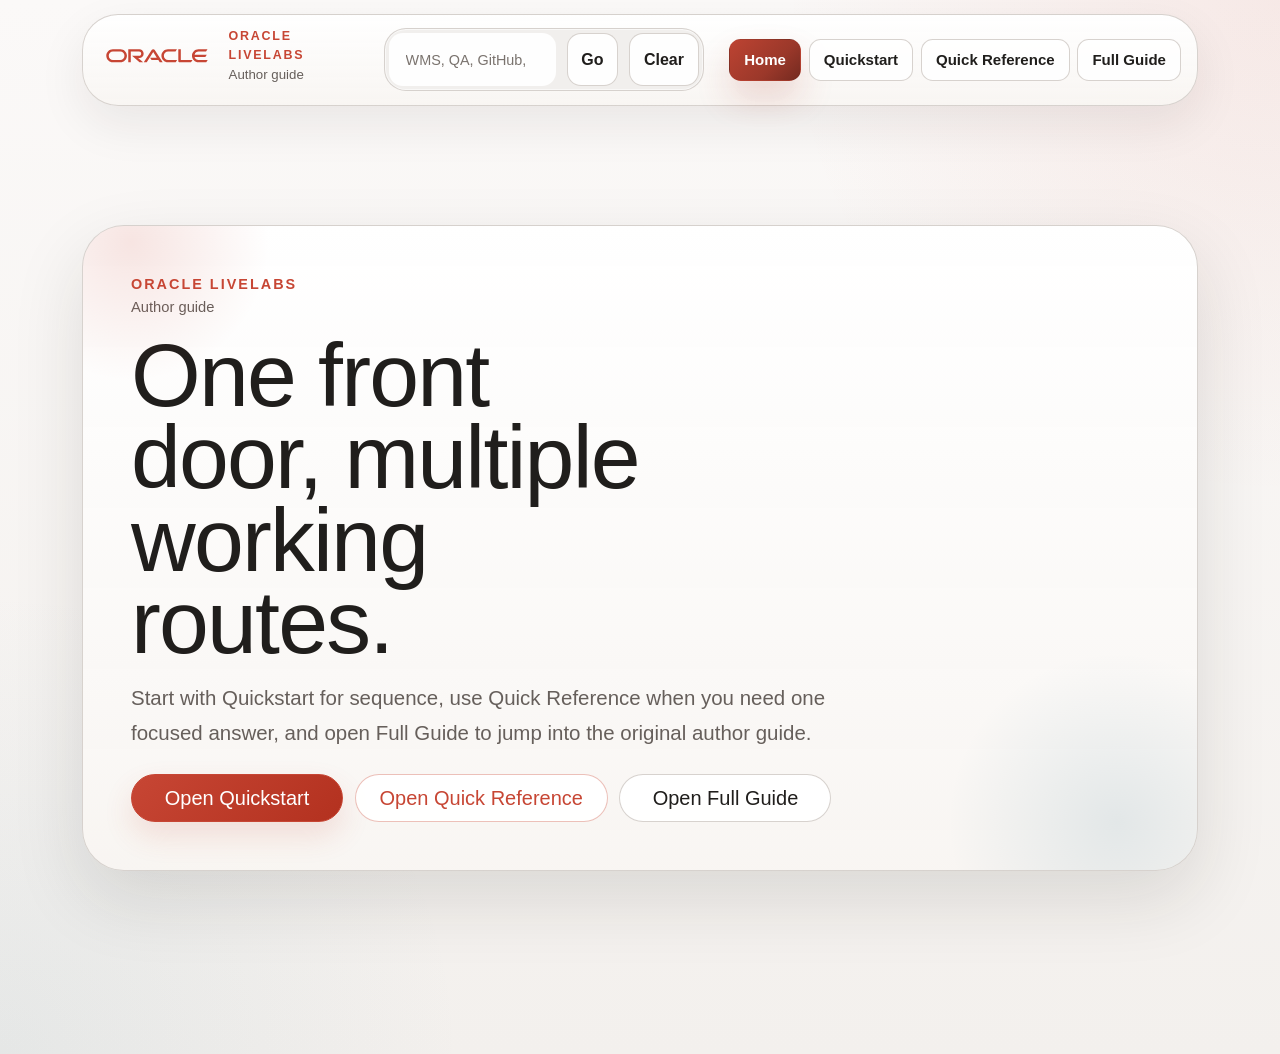
==== commit a82ef956: "rework pages" ====
--- a/index.html
+++ b/index.html
@@ -5589,28 +5589,22 @@
 
                 <div class="nav-group nav-group-all" role="group" aria-label="Primary navigation">
                   <button class="btn nav-control" type="button" data-mode-target="hub" aria-label="Open the author guide home">Home</button>
-                  <button class="btn nav-control" type="button" data-mode-target="beginner" aria-label="Open the guided path">Guided Path</button>
-                  <button class="btn nav-control" type="button" data-mode-target="explorer" aria-label="Open the reference toolkit">Toolkit</button>
-                  <button class="btn nav-control" type="button" data-mode-target="guide" data-guide-target="start-here" aria-label="Open the full guide">Full Guide</button>
+                  <button class="btn nav-control" type="button" data-mode-target="beginner" aria-label="Open quickstart">Quickstart</button>
+                  <button class="btn nav-control" type="button" data-mode-target="explorer" aria-label="Open quick reference">Quick Reference</button>
+                  <a class="btn nav-control" href="https://oracle-livelabs.github.io/common/sample-livelabs-templates/create-labs/labs/workshops/livelabs/" target="_blank" rel="noreferrer" aria-label="Open full guide">Full Guide</a>
                 </div>
               </div>
             </div>
           </nav>
         </div>
       </header>
-
       <!-- Entry Hub / Implementation selector -->
       <section class="hub-screen" id="hub" aria-labelledby="hubHeading">
         <div class="container">
           <div class="hub-hero">
             <div class="row g-4 align-items-center">
-              <div class="col-xl-6">
+              <div class="col-xl-12">
                 <div class="hero-lockup">
-                  <span class="hero-wordmark" aria-hidden="true">
-                    <svg viewBox="0 0 109.36 22.96" xmlns="http://www.w3.org/2000/svg" role="img" focusable="false" aria-hidden="true">
-                      <path d="M47.9122 13.4234 54.459 13.4234 51 7.84135 44.6505 17.9233 41.75 17.9233 49.4805 5.82375C49.8106 5.33355 50.377 5.03665 50.9962 5.03665 51.6017 5.03665 52.1582 5.32375 52.4883 5.80225L60.2422 17.9233 57.3497 17.9233 55.9865 15.6694 49.3574 15.6694 47.9122 13.4234M77.9512 15.6694 77.9512 5.15975 75.4922 5.15975 75.4922 16.7027C75.4922 17.0172 75.6251 17.3258 75.8556 17.5483 76.09 17.7906 76.4121 17.9233 76.75 17.9233L87.9317 17.9233 89.3887 15.6694 77.9512 15.6694M37.3512 13.7906C39.7407 13.7906 41.6622 11.8569 41.6622 9.47415 41.6622 7.09135 39.7407 5.15975 37.3512 5.15975L26.6129 5.15975 26.6129 17.9233 29.0669 17.9233 29.0669 7.41555 37.188 7.41555C38.3278 7.41555 39.2515 8.33555 39.2515 9.47415 39.2515 10.6109 38.3278 11.5464 37.188 11.5464L30.2672 11.5406 37.5973 17.9233 41.1582 17.9233 36.235 13.7906 37.3512 13.7906M11.5142 17.9233 18.9331 17.9233C22.4625 17.9233 25.3043 15.0718 25.3043 11.5464 25.3043 8.01715 22.4625 5.15975 18.9331 5.15975L11.5142 5.15975C7.98886 5.15975 5.12945 8.01715 5.12945 11.5464 5.12945 15.0718 7.98886 17.9233 11.5142 17.9233M18.7633 15.6772 11.6774 15.6772C9.39705 15.6772 7.54935 13.8237 7.54935 11.5464 7.54935 9.25935 9.39705 7.41555 11.6774 7.41555L18.7633 7.41555C21.0513 7.41555 22.8971 9.25935 22.8971 11.5464 22.8971 13.8237 21.0513 15.6772 18.7633 15.6772M65.3672 17.9233 72.9415 17.9233 74.375 15.6772 65.5352 15.6772C63.2442 15.6772 61.3985 13.8237 61.3985 11.5464 61.3985 9.25935 63.2442 7.41555 65.5352 7.41555L72.7305 7.41555 74.1817 5.15975 65.3672 5.15975C61.8399 5.15975 58.9746 8.01715 58.9746 11.5464 58.9747 15.0718 61.84 17.9233 65.3672 17.9233M95.381 15.6772C93.4903 15.6772 91.8965 14.4078 91.4044 12.6714L101.893 12.6714 103.338 10.4214 91.4044 10.4214C91.8947 8.68125 93.4903 7.41555 95.381 7.41555L102.582 7.41555 104.022 5.15975 95.2169 5.15975C91.6953 5.15975 88.8379 8.01715 88.8379 11.5464 88.8379 15.0718 91.6953 17.9233 95.2169 17.9233L102.791 17.9233 104.231 15.6772 95.381 15.6772" fill="#C74634"/>
-                    </svg>
-                  </span>
                   <span>
                     <span class="hero-lockup-label">Oracle LiveLabs</span>
                     <span class="hero-lockup-note">Author guide</span>
@@ -5618,107 +5612,27 @@
                 </div>
                 <h1 class="hero-title" id="hubHeading">One front door, multiple working routes.</h1>
                 <p class="hero-subtitle">
-                  Follow the Guided Path for sequence, open Toolkit for one answer, use Full Guide for the flat original guide inside the redesign, open the Markdown version for the fallback route, or inspect the sample workshop demo.
+                  Start with Quickstart for sequence, use Quick Reference when you need one focused answer, and open Full Guide to jump into the original author guide.
                 </p>
                 <div class="hero-actions">
-                  <button class="btn btn-primary btn-lg rounded-pill px-4" type="button" data-mode-target="beginner">Open Guided Path</button>
-                  <button class="btn btn-outline-primary btn-lg rounded-pill px-4" type="button" data-mode-target="explorer">Open Toolkit</button>
-                  <button class="btn btn-outline-secondary btn-lg rounded-pill px-4" type="button" data-guide-target="start-here">Open Full Guide</button>
-                  <a class="btn btn-outline-secondary btn-lg rounded-pill px-4" href="./workshops/author-guide/index.html">Markdown Version</a>
-                  <a class="btn btn-outline-secondary btn-lg rounded-pill px-4" href="./sample-workshops/clinical-first-responder-rag/index.html">Open Sample Workshop Demo</a>
-                </div>
-                <div class="hub-stats mt-4">
-                  <span class="stat-chip">3-step Guided Path</span>
-                  <span class="stat-chip">Answer-first Toolkit</span>
-                  <span class="stat-chip">Flat Full Guide</span>
-                  <span class="stat-chip">Markdown version</span>
-                  <span class="stat-chip">Sample Workshop Demo</span>
-                </div>
-              </div>
-
-              <div class="col-xl-6">
-                <div class="home-side-stack">
-                  <article class="compact-panel home-side-card is-classic">
-                    <div class="panel-kicker">Choose by task</div>
-                    <h2>Pick the route that makes the next answer obvious.</h2>
-                    <p>Start with the job: sequence, one blocker, the full map, or the applied workshop surface.</p>
-                    <div class="home-mini-flow">
-                      <button class="home-mini-step" type="button" data-mode-target="beginner">
-                        <span class="home-mini-number">1</span>
-                        <div>
-                          <strong>Need sequence?</strong>
-                          <small>Open Guided Path for the ordered request, build, and publish flow.</small>
-                        </div>
-                      </button>
-                      <button class="home-mini-step" type="button" data-mode-target="explorer">
-                        <span class="home-mini-number">2</span>
-                        <div>
-                          <strong>Need one answer?</strong>
-                          <small>Open Toolkit for the fastest route to one command, workflow, or QA fix.</small>
-                        </div>
-                      </button>
-                      <button class="home-mini-step" type="button" data-guide-target="introduction">
-                        <span class="home-mini-number">3</span>
-                        <div>
-                          <strong>Need the full map?</strong>
-                          <small>Open Full Guide when you want the flat original guide inside the redesigned shell.</small>
-                        </div>
-                      </button>
-                      <a class="home-mini-step" href="./workshops/author-guide/index.html">
-                        <span class="home-mini-number">4</span>
-                        <div>
-                          <strong>Need the markdown version?</strong>
-                          <small>Open the full-page markdown version as the fallback route.</small>
-                        </div>
-                      </a>
-                    </div>
-                  </article>
-
-                  <article class="compact-panel home-side-card is-modern">
-                    <div class="panel-kicker">Applied reference</div>
-                    <h2>See the same design language on a workshop surface.</h2>
-                    <p>The sample workshop demo shows the same design on a fuller end-to-end build flow.</p>
-                    <div class="home-toolkit-summary" aria-hidden="true">
-                      <span class="mode-chip">Platform setup</span>
-                      <span class="mode-chip">Grounded knowledge</span>
-                      <span class="mode-chip">Guardrails + prompts</span>
-                      <span class="mode-chip">Doctor handoff</span>
-                    </div>
-                    <div class="home-toolkit-preview" aria-hidden="true">
-                      <div class="home-toolkit-card" data-accent="red">
-                        <strong>Video-first intros</strong>
-                        <small>The video slot appears before the detailed lab content.</small>
-                      </div>
-                      <div class="home-toolkit-card" data-accent="red">
-                        <strong>Architecture map</strong>
-                        <small>The system view is visible before the learner reaches the first command.</small>
-                      </div>
-                      <div class="home-toolkit-card" data-accent="red">
-                        <strong>Patient chat flow</strong>
-                        <small>The scope is a real pre-visit intake assistant, not a vague AI demo.</small>
-                      </div>
-                      <div class="home-toolkit-card" data-accent="red">
-                        <strong>Doctor handoff</strong>
-                        <small>The finish line is a clinician-ready summary and escalation path.</small>
-                      </div>
-                    </div>
-                    <p class="home-side-note">Use it when the review is about workshop feel, not just guide structure.</p>
-                  </article>
+                  <button class="btn btn-primary btn-lg rounded-pill px-4" type="button" data-mode-target="beginner">Open Quickstart</button>
+                  <button class="btn btn-outline-primary btn-lg rounded-pill px-4" type="button" data-mode-target="explorer">Open Quick Reference</button>
+                  <a class="btn btn-outline-secondary btn-lg rounded-pill px-4" href="https://oracle-livelabs.github.io/common/sample-livelabs-templates/create-labs/labs/workshops/livelabs/" target="_blank" rel="noreferrer">Open Full Guide</a>
                 </div>
               </div>
             </div>
-
           </div>
         </div>
       </section>
-      <!-- Guided Path -->
+      <!-- Quickstart -->
+
       <section class="mode-screen d-none" id="beginnerMode" aria-labelledby="beginnerHeading">
         <div class="container">
           <div class="card mode-hero">
             <div class="card-body">
               <div class="row g-4 align-items-start">
                 <div class="col-xl-8">
-                  <div class="mode-overline">Guided Path</div>
+                  <div class="mode-overline">Quickstart</div>
                   <h2 class="mode-title" id="beginnerHeading">Follow the shortest route from request to publish.</h2>
                   <p class="mode-copy">
                     This path compresses the author journey into three layers: request the workshop, create it in GitHub, then review and publish it. The page stays linear on purpose so the content reads top to bottom without a second competing menu.
@@ -5733,18 +5647,22 @@
                 <div class="col-xl-4">
                   <div class="hero-side-stack">
                     <div class="compact-panel">
-                      <div class="panel-kicker">Route controls</div>
-                      <div class="feature-switch">
+                      <div class="panel-kicker">Agenda</div>
+                      <p class="panel-copy mb-3">Use this Quickstart table of contents to jump to the section you need.</p>
+                      <div class="d-grid gap-2">
+                        <a class="btn btn-outline-secondary rounded-pill px-4 text-start" href="#step-1">1. Submit Workshop Request</a>
+                        <a class="btn btn-outline-secondary rounded-pill px-4 text-start" href="#step-2">2. Create Workshop + Add to GitHub</a>
+                        <a class="btn btn-outline-secondary rounded-pill px-4 text-start" href="#step-3">3. Review &amp; Publish</a>
+                      </div>
+                      <div class="d-flex flex-wrap gap-2 mt-3">
+                        <button type="button" class="btn btn-outline-primary rounded-pill px-4" data-mode-target="explorer">Open Quick Reference</button>
+                        <a class="btn btn-outline-secondary rounded-pill px-4" href="https://oracle-livelabs.github.io/common/sample-livelabs-templates/create-labs/labs/workshops/livelabs/" target="_blank" rel="noreferrer">Open Full Guide</a>
+                      </div>
+                      <div class="feature-switch d-none">
                         <label class="form-check-label" for="fastTrackToggle">Fast Track</label>
                         <input class="form-check-input" type="checkbox" role="switch" id="fastTrackToggle" aria-label="Toggle fast track mode">
                       </div>
-                      <p class="panel-copy" id="fastTrackStatus">Guided mode keeps notes, common mistakes, and extra context visible.</p>
-                    </div>
-
-                    <div class="compact-panel">
-                      <div class="panel-kicker">Need a fast lookup?</div>
-                      <p class="panel-copy mb-3">Leave the sequence and jump directly to the reference toolkit whenever the problem is really about one feature, one tool, or one QA question.</p>
-                      <button type="button" class="btn btn-outline-primary rounded-pill px-4" data-mode-target="explorer">Open Reference Toolkit</button>
+                      <p class="panel-copy d-none" id="fastTrackStatus">Guided mode keeps notes, common mistakes, and extra context visible.</p>
                     </div>
                   </div>
                 </div>
@@ -5911,7 +5829,7 @@
                     <div class="step-note">This layer exists so the rest of the work starts from an approved request instead of assumptions.</div>
                     <div class="d-flex flex-wrap gap-2">
                       <button type="button" class="btn btn-outline-secondary rounded-pill px-4" data-action="surface">Back to Home</button>
-                      <button type="button" class="btn btn-outline-primary rounded-pill px-4" data-mode-target="explorer">Open Reference Toolkit</button>
+                      <button type="button" class="btn btn-outline-primary rounded-pill px-4" data-mode-target="explorer">Open Quick Reference</button>
                       <button type="button" class="btn btn-primary rounded-pill px-4" data-action="next">Next Step</button>
                     </div>
                   </div>
@@ -6095,7 +6013,7 @@
                     <div class="step-note">This layer combines workstation setup, repo hygiene, sample structure, and preview into one stable build checkpoint.</div>
                     <div class="d-flex flex-wrap gap-2">
                       <button type="button" class="btn btn-outline-secondary rounded-pill px-4" data-action="prev">Back</button>
-                      <button type="button" class="btn btn-outline-primary rounded-pill px-4" data-mode-target="explorer">Open Reference Toolkit</button>
+                      <button type="button" class="btn btn-outline-primary rounded-pill px-4" data-mode-target="explorer">Open Quick Reference</button>
                       <button type="button" class="btn btn-primary rounded-pill px-4" data-action="next">Next Step</button>
                     </div>
                   </div>
@@ -6296,7 +6214,7 @@
                     <div class="step-note">At the end of this layer, the workshop is in a clean state for review, publishing, and later Quarterly QA follow-up.</div>
                     <div class="d-flex flex-wrap gap-2">
                       <button type="button" class="btn btn-outline-secondary rounded-pill px-4" data-action="prev">Back</button>
-                      <button type="button" class="btn btn-outline-primary rounded-pill px-4" data-mode-target="explorer">Open Reference Toolkit</button>
+                      <button type="button" class="btn btn-outline-primary rounded-pill px-4" data-mode-target="explorer">Open Quick Reference</button>
                       <button type="button" class="btn btn-primary rounded-pill px-4" data-guide-target="5-labs-qa-checks">Open Full Guide</button>
                     </div>
                   </div>
@@ -6306,17 +6224,17 @@
           </div>
         </div>
       </section>
-      <!-- Reference Toolkit -->
+      <!-- Quick Reference -->
       <section class="mode-screen d-none" id="explorerMode" aria-labelledby="explorerHeading">
         <div class="container">
           <div class="card mode-hero">
             <div class="card-body">
               <div class="row g-4 align-items-start">
                 <div class="col-xl-7">
-                  <div class="mode-overline">Reference Toolkit</div>
+                  <div class="mode-overline">Quick Reference</div>
                   <h2 class="mode-title" id="explorerHeading">Go straight to the feature, tool, or QA answer you need.</h2>
                   <p class="mode-copy">
-                    Use this toolkit deck when you already know where you are stuck. Search, filter, open a card, copy the real command or workflow pattern, and return to authoring without walking the full guided path.
+                    Use this quick reference deck when you already know where you are stuck. Search, filter, open a card, copy the real command or workflow pattern, and return to authoring without walking the full quickstart flow.
                   </p>
                   <div class="mode-chip-row">
                     <span class="mode-chip">Search + filter</span>
@@ -6334,7 +6252,7 @@
                       <button type="button" class="shortcut-chip" data-open-bubble-direct="screenshots">Screenshot Standards</button>
                       <button type="button" class="shortcut-chip" data-open-bubble-direct="pr-checks">PR Checks</button>
                     </div>
-                    <p class="panel-copy mt-3">If the real problem is sequence rather than lookup, go back to the guided path and move through the three layers from top to bottom.</p>
+                    <p class="panel-copy mt-3">If the real problem is sequence rather than lookup, go back to Quickstart and move through the three layers from top to bottom.</p>
                   </div>
                 </div>
               </div>
@@ -6345,17 +6263,17 @@
             <div class="card-body">
               <div class="row g-3 align-items-end">
                 <div class="col-xl-5">
-                  <label for="bubbleSearch" class="form-label filter-label">Search toolkit</label>
+                  <label for="bubbleSearch" class="form-label filter-label">Search quick reference</label>
                   <div class="input-group input-group-lg search-group">
                     <span class="input-group-text">Search</span>
-                    <input id="bubbleSearch" class="form-control" type="search" placeholder="WMS, FAQ, FreeSQL, validator" aria-label="Search reference toolkit cards">
+                    <input id="bubbleSearch" class="form-control" type="search" placeholder="WMS, FAQ, FreeSQL, validator" aria-label="Search quick reference cards">
                     <button type="button" class="btn btn-outline-secondary" id="clearSearch">Clear</button>
                   </div>
                 </div>
 
                 <div class="col-xl-7">
                   <div class="filter-label">Filter by tag</div>
-                  <div class="tag-pills" id="tagPills" aria-label="Reference toolkit tag filters">
+                  <div class="tag-pills" id="tagPills" aria-label="Quick reference tag filters">
                     <button type="button" class="tag-pill is-active" data-tag="all">All</button>
                     <button type="button" class="tag-pill" data-tag="workflow">Workflow</button>
                     <button type="button" class="tag-pill" data-tag="markdown">Markdown</button>
@@ -6369,17 +6287,17 @@
 
               <div class="d-flex flex-column flex-lg-row justify-content-between align-items-lg-center gap-2 mt-3">
                 <div class="result-line">
-                  <strong id="resultCount">Showing toolkit cards</strong>
+                  <strong id="resultCount">Showing quick reference cards</strong>
                   <span class="ms-lg-2">Open any card for a focused detail panel.</span>
                 </div>
-                <button type="button" class="btn btn-outline-secondary rounded-pill px-4" data-mode-target="beginner">Need sequence? Open Guided Path</button>
+                <button type="button" class="btn btn-outline-secondary rounded-pill px-4" data-mode-target="beginner">Need sequence? Open Quickstart</button>
               </div>
             </div>
           </div>
 
           <div class="garden-shell">
             <div class="bubble-grid row row-cols-1 row-cols-md-2 row-cols-xl-3 g-4" id="bubbleGrid"></div>
-            <div class="empty-state d-none" id="emptyState">No toolkit cards match that search yet. Clear the search or change the tag filter.</div>
+            <div class="empty-state d-none" id="emptyState">No quick reference cards match that search yet. Clear the search or change the tag filter.</div>
           </div>
         </div>
       </section>
@@ -6407,8 +6325,8 @@
                     <div class="panel-kicker">How to use it</div>
                     <p class="panel-copy mb-3">Use the rail on the left to jump between sections. Each section keeps the original content, but the page itself now behaves like the redesigned app instead of an embedded markdown window.</p>
                     <div class="d-flex flex-wrap gap-2">
-                      <button type="button" class="btn btn-outline-primary rounded-pill px-4" data-mode-target="beginner">Need sequence? Guided Path</button>
-                      <button type="button" class="btn btn-outline-secondary rounded-pill px-4" data-mode-target="explorer">Need one answer? Toolkit</button>
+                      <button type="button" class="btn btn-outline-primary rounded-pill px-4" data-mode-target="beginner">Need sequence? Quickstart</button>
+                      <button type="button" class="btn btn-outline-secondary rounded-pill px-4" data-mode-target="explorer">Need one answer? Quick Reference</button>
                     </div>
                   </div>
                 </div>
@@ -6434,12 +6352,12 @@
               <div class="row g-4 align-items-start">
                 <div class="col-xl-8">
                   <div class="mode-overline">Search</div>
-                  <h2 class="mode-title" id="searchHeading">Search the guided path, toolkit, and full guide from one place.</h2>
-                  <p class="mode-copy" id="searchSummary">Enter keywords or a short question in the menu search. Results link back into the exact guided step, toolkit card, or full-guide section that best matches the query.</p>
+                  <h2 class="mode-title" id="searchHeading">Search Quickstart, Quick Reference, and Full Guide from one place.</h2>
+                  <p class="mode-copy" id="searchSummary">Enter keywords or a short question in the menu search. Results link back into the exact Quickstart step, Quick Reference card, or full-guide section that best matches the query.</p>
                   <div class="mode-chip-row">
                     <span class="mode-chip" id="searchQueryChip">No query yet</span>
                     <span class="mode-chip" id="searchCountChip">0 results</span>
-                    <span class="mode-chip">Guided Path + Toolkit + Full Guide</span>
+                    <span class="mode-chip">Quickstart + Quick Reference + Full Guide</span>
                   </div>
                 </div>
 
@@ -6471,14 +6389,14 @@
         </span>
         <span class="back-to-top-label">Back to top</span>
       </button>
-      <!-- Toolkit Detail Modal -->
+      <!-- Quick Reference Detail Modal -->
       <div class="modal fade" id="bubbleModal" tabindex="-1" aria-labelledby="bubbleModalLabel" aria-hidden="true">
         <div class="modal-dialog modal-dialog-centered">
           <div class="modal-content">
             <div class="modal-header">
               <div>
-                <div class="modal-kicker" id="bubbleModalKicker">Toolkit Detail</div>
-                <h2 class="modal-title h3 mb-0" id="bubbleModalLabel">Toolkit detail</h2>
+                <div class="modal-kicker" id="bubbleModalKicker">Quick Reference Detail</div>
+                <h2 class="modal-title h3 mb-0" id="bubbleModalLabel">Quick reference detail</h2>
               </div>
               <button type="button" class="btn-close" data-bs-dismiss="modal" aria-label="Close detail view"></button>
             </div>
@@ -6534,7 +6452,7 @@
             </div>
 
             <div class="modal-footer">
-              <a class="btn btn-outline-secondary rounded-pill px-4 d-none" id="bubbleModalSourceLink" href="#" target="_blank" rel="noreferrer">Open Canonical Source</a>
+              <a class="btn btn-outline-secondary rounded-pill px-4 d-none" id="bubbleModalSourceLink" href="#" target="_blank" rel="noreferrer">Open Full Guide</a>
               <button type="button" class="btn btn-outline-primary rounded-pill px-4 d-none" id="bubbleModalGuideButton" data-guide-target="start-here">Open Full Guide</button>
               <button type="button" class="btn btn-outline-secondary rounded-pill px-4" data-bs-dismiss="modal">Close</button>
             </div>
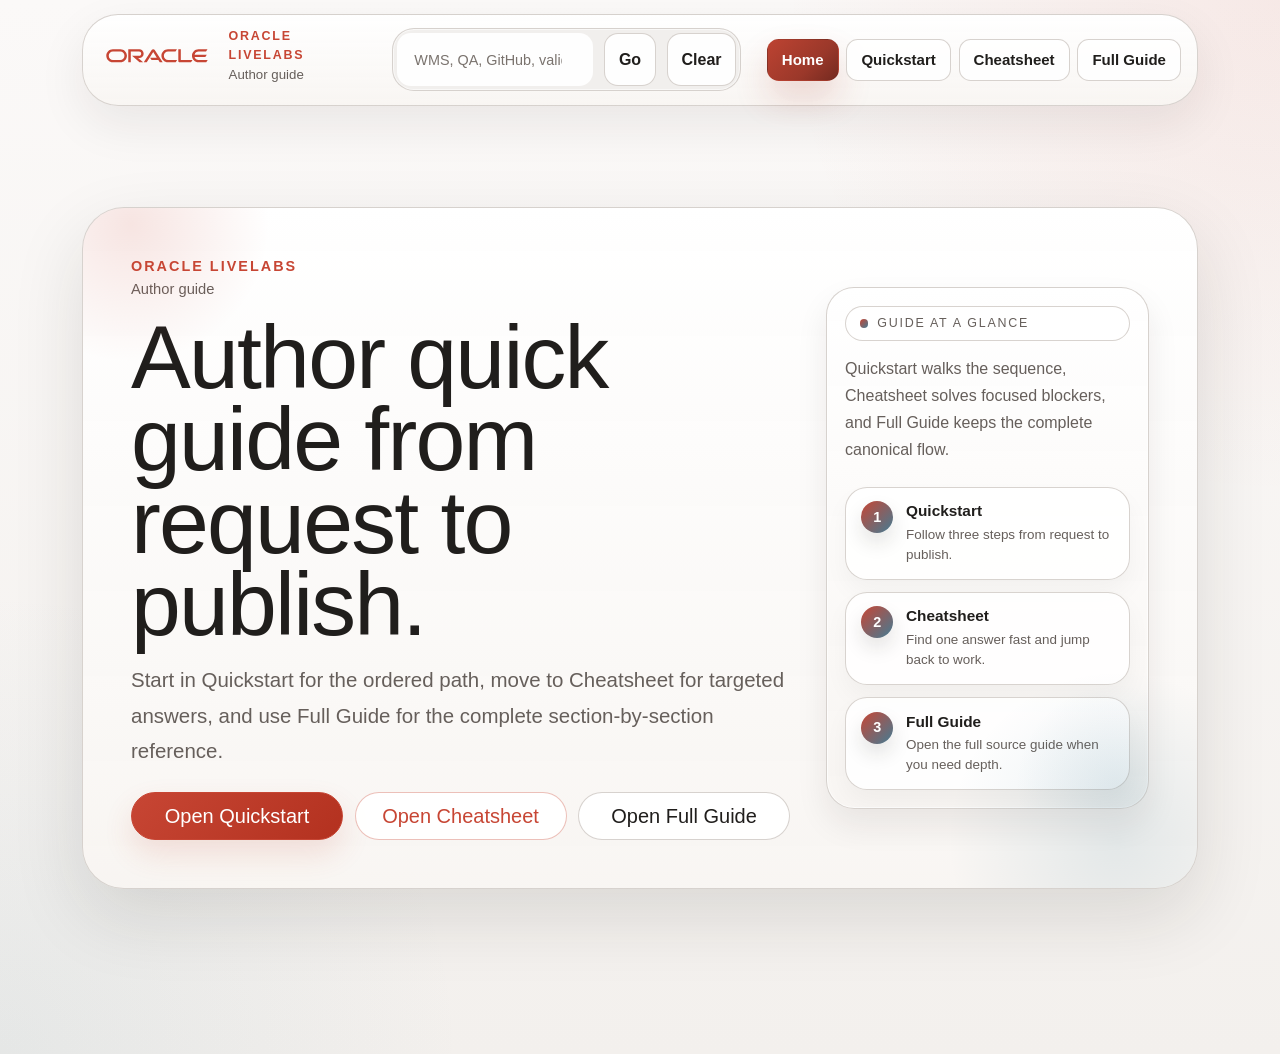
==== commit f3b8e697: "pages rework" ====
--- a/index.html
+++ b/index.html
@@ -5580,7 +5580,7 @@
                       class="form-control"
                       type="search"
                       placeholder="WMS, QA, GitHub, validator"
-                      aria-label="Search across guided path, toolkit, and full guide"
+                      aria-label="Search across Quickstart, Cheatsheet, and Full Guide"
                     >
                     <button type="submit" class="btn btn-primary">Go</button>
                     <button type="button" class="btn btn-outline-secondary" id="navSearchClear">Clear</button>
@@ -5590,7 +5590,7 @@
                 <div class="nav-group nav-group-all" role="group" aria-label="Primary navigation">
                   <button class="btn nav-control" type="button" data-mode-target="hub" aria-label="Open the author guide home">Home</button>
                   <button class="btn nav-control" type="button" data-mode-target="beginner" aria-label="Open quickstart">Quickstart</button>
-                  <button class="btn nav-control" type="button" data-mode-target="explorer" aria-label="Open quick reference">Quick Reference</button>
+                  <button class="btn nav-control" type="button" data-mode-target="explorer" aria-label="Open cheatsheet">Cheatsheet</button>
                   <a class="btn nav-control" href="https://oracle-livelabs.github.io/common/sample-livelabs-templates/create-labs/labs/workshops/livelabs/" target="_blank" rel="noreferrer" aria-label="Open full guide">Full Guide</a>
                 </div>
               </div>
@@ -5603,21 +5603,53 @@
         <div class="container">
           <div class="hub-hero">
             <div class="row g-4 align-items-center">
-              <div class="col-xl-12">
+              <div class="col-xl-8">
                 <div class="hero-lockup">
                   <span>
                     <span class="hero-lockup-label">Oracle LiveLabs</span>
                     <span class="hero-lockup-note">Author guide</span>
                   </span>
                 </div>
-                <h1 class="hero-title" id="hubHeading">One front door, multiple working routes.</h1>
+                <h1 class="hero-title" id="hubHeading">Author quick guide from request to publish.</h1>
                 <p class="hero-subtitle">
-                  Start with Quickstart for sequence, use Quick Reference when you need one focused answer, and open Full Guide to jump into the original author guide.
+                  Start in Quickstart for the ordered path, move to Cheatsheet for targeted answers, and use Full Guide for the complete section-by-section reference.
                 </p>
                 <div class="hero-actions">
                   <button class="btn btn-primary btn-lg rounded-pill px-4" type="button" data-mode-target="beginner">Open Quickstart</button>
-                  <button class="btn btn-outline-primary btn-lg rounded-pill px-4" type="button" data-mode-target="explorer">Open Quick Reference</button>
+                  <button class="btn btn-outline-primary btn-lg rounded-pill px-4" type="button" data-mode-target="explorer">Open Cheatsheet</button>
                   <a class="btn btn-outline-secondary btn-lg rounded-pill px-4" href="https://oracle-livelabs.github.io/common/sample-livelabs-templates/create-labs/labs/workshops/livelabs/" target="_blank" rel="noreferrer">Open Full Guide</a>
+                </div>
+              </div>
+
+              <div class="col-xl-4">
+                <div class="home-side-stack">
+                  <article class="compact-panel home-side-card is-modern h-100">
+                    <div class="panel-kicker">Guide at a glance</div>
+                    <p class="panel-copy">Quickstart walks the sequence, Cheatsheet solves focused blockers, and Full Guide keeps the complete canonical flow.</p>
+                    <div class="home-mini-flow mt-2">
+                      <button type="button" class="home-mini-step" data-mode-target="beginner">
+                        <span class="home-mini-number">1</span>
+                        <span>
+                          <strong>Quickstart</strong>
+                          <small>Follow three steps from request to publish.</small>
+                        </span>
+                      </button>
+                      <button type="button" class="home-mini-step" data-mode-target="explorer">
+                        <span class="home-mini-number">2</span>
+                        <span>
+                          <strong>Cheatsheet</strong>
+                          <small>Find one answer fast and jump back to work.</small>
+                        </span>
+                      </button>
+                      <a class="home-mini-step" href="https://oracle-livelabs.github.io/common/sample-livelabs-templates/create-labs/labs/workshops/livelabs/" target="_blank" rel="noreferrer">
+                        <span class="home-mini-number">3</span>
+                        <span>
+                          <strong>Full Guide</strong>
+                          <small>Open the full source guide when you need depth.</small>
+                        </span>
+                      </a>
+                    </div>
+                  </article>
                 </div>
               </div>
             </div>
@@ -5635,13 +5667,8 @@
                   <div class="mode-overline">Quickstart</div>
                   <h2 class="mode-title" id="beginnerHeading">Follow the shortest route from request to publish.</h2>
                   <p class="mode-copy">
-                    This path compresses the author journey into three layers: request the workshop, create it in GitHub, then review and publish it. The page stays linear on purpose so the content reads top to bottom without a second competing menu.
+                    This path keeps authoring to three steps: submit the request, build in GitHub, then review and publish.
                   </p>
-                  <div class="mode-chip-row">
-                    <span class="mode-chip">3 steps</span>
-                    <span class="mode-chip">Progressive reveal</span>
-                    <span class="mode-chip">Examples + commands</span>
-                  </div>
                 </div>
 
                 <div class="col-xl-4">
@@ -5655,7 +5682,7 @@
                         <a class="btn btn-outline-secondary rounded-pill px-4 text-start" href="#step-3">3. Review &amp; Publish</a>
                       </div>
                       <div class="d-flex flex-wrap gap-2 mt-3">
-                        <button type="button" class="btn btn-outline-primary rounded-pill px-4" data-mode-target="explorer">Open Quick Reference</button>
+                        <button type="button" class="btn btn-outline-primary rounded-pill px-4" data-mode-target="explorer">Open Cheatsheet</button>
                         <a class="btn btn-outline-secondary rounded-pill px-4" href="https://oracle-livelabs.github.io/common/sample-livelabs-templates/create-labs/labs/workshops/livelabs/" target="_blank" rel="noreferrer">Open Full Guide</a>
                       </div>
                       <div class="feature-switch d-none">
@@ -5678,7 +5705,7 @@
               <article class="step-shell">
                 <div class="lockable">
                   <div class="step-heading">
-                    <div class="step-kicker">Layer 1 / WMS gate</div>
+                    <div class="step-kicker">Step 1 / WMS gate</div>
                     <h2 class="step-title">Submit Workshop Request</h2>
                     <p class="step-summary">Create the WMS record first, fill it like a reviewer will read it, and understand the status path before you spend real time building the workshop.</p>
                     <div class="step-meta-row">
@@ -5826,10 +5853,10 @@
                   </div>
 
                   <div class="step-footer">
-                    <div class="step-note">This layer exists so the rest of the work starts from an approved request instead of assumptions.</div>
+                    <div class="step-note">This step exists so the rest of the work starts from an approved request instead of assumptions.</div>
                     <div class="d-flex flex-wrap gap-2">
                       <button type="button" class="btn btn-outline-secondary rounded-pill px-4" data-action="surface">Back to Home</button>
-                      <button type="button" class="btn btn-outline-primary rounded-pill px-4" data-mode-target="explorer">Open Quick Reference</button>
+                      <button type="button" class="btn btn-outline-primary rounded-pill px-4" data-mode-target="explorer">Open Cheatsheet</button>
                       <button type="button" class="btn btn-primary rounded-pill px-4" data-action="next">Next Step</button>
                     </div>
                   </div>
@@ -5842,7 +5869,7 @@
               <article class="step-shell">
                 <div class="lockable">
                   <div class="step-heading">
-                    <div class="step-kicker">Layer 2 / GitHub build</div>
+                    <div class="step-kicker">Step 2 / GitHub build</div>
                     <h2 class="step-title">Create Workshop + Add to GitHub</h2>
                     <p class="step-summary">Set up the workstation, fork and clone the right repositories, copy the sample structure, and make preview work early so the workshop is cheap to fix.</p>
                     <div class="step-meta-row">
@@ -6010,10 +6037,10 @@
                   </div>
 
                   <div class="step-footer">
-                    <div class="step-note">This layer combines workstation setup, repo hygiene, sample structure, and preview into one stable build checkpoint.</div>
+                    <div class="step-note">This step combines workstation setup, repo hygiene, sample structure, and preview into one stable build checkpoint.</div>
                     <div class="d-flex flex-wrap gap-2">
                       <button type="button" class="btn btn-outline-secondary rounded-pill px-4" data-action="prev">Back</button>
-                      <button type="button" class="btn btn-outline-primary rounded-pill px-4" data-mode-target="explorer">Open Quick Reference</button>
+                      <button type="button" class="btn btn-outline-primary rounded-pill px-4" data-mode-target="explorer">Open Cheatsheet</button>
                       <button type="button" class="btn btn-primary rounded-pill px-4" data-action="next">Next Step</button>
                     </div>
                   </div>
@@ -6026,7 +6053,7 @@
               <article class="step-shell">
                 <div class="lockable">
                   <div class="step-heading">
-                    <div class="step-kicker">Layer 3 / QA and release</div>
+                    <div class="step-kicker">Step 3 / QA and release</div>
                     <h2 class="step-title">Review &amp; Publish</h2>
                     <p class="step-summary">Complete Self QA in the right order, fix PR blockers by class, and submit the final publishing details only after the workshop is genuinely ready to move to production.</p>
                     <div class="step-meta-row">
@@ -6037,7 +6064,7 @@
                   </div>
 
                   <div class="guide-panel guided-only mb-4">
-                    The last layer is about precision, not volume. Reviewers should see one stable preview, one saved checklist, one clean PR, and the exact production URLs they expect.
+                    The last step is about precision, not volume. Reviewers should see one stable preview, one saved checklist, one clean PR, and the exact production URLs they expect.
                   </div>
 
                   <div
@@ -6211,10 +6238,10 @@
                   </div>
 
                   <div class="step-footer">
-                    <div class="step-note">At the end of this layer, the workshop is in a clean state for review, publishing, and later Quarterly QA follow-up.</div>
+                    <div class="step-note">At the end of this step, the workshop is in a clean state for review, publishing, and later Quarterly QA follow-up.</div>
                     <div class="d-flex flex-wrap gap-2">
                       <button type="button" class="btn btn-outline-secondary rounded-pill px-4" data-action="prev">Back</button>
-                      <button type="button" class="btn btn-outline-primary rounded-pill px-4" data-mode-target="explorer">Open Quick Reference</button>
+                      <button type="button" class="btn btn-outline-primary rounded-pill px-4" data-mode-target="explorer">Open Cheatsheet</button>
                       <button type="button" class="btn btn-primary rounded-pill px-4" data-guide-target="5-labs-qa-checks">Open Full Guide</button>
                     </div>
                   </div>
@@ -6224,56 +6251,26 @@
           </div>
         </div>
       </section>
-      <!-- Quick Reference -->
+      <!-- Cheatsheet -->
       <section class="mode-screen d-none" id="explorerMode" aria-labelledby="explorerHeading">
         <div class="container">
-          <div class="card mode-hero">
-            <div class="card-body">
-              <div class="row g-4 align-items-start">
-                <div class="col-xl-7">
-                  <div class="mode-overline">Quick Reference</div>
-                  <h2 class="mode-title" id="explorerHeading">Go straight to the feature, tool, or QA answer you need.</h2>
-                  <p class="mode-copy">
-                    Use this quick reference deck when you already know where you are stuck. Search, filter, open a card, copy the real command or workflow pattern, and return to authoring without walking the full quickstart flow.
-                  </p>
-                  <div class="mode-chip-row">
-                    <span class="mode-chip">Search + filter</span>
-                    <span class="mode-chip">Focused detail</span>
-                    <span class="mode-chip">Copyable snippets</span>
-                  </div>
-                </div>
-
-                <div class="col-xl-5">
-                  <div class="compact-panel h-100">
-                    <div class="panel-kicker">Popular shortcuts</div>
-                    <div class="quick-links mt-3">
-                      <button type="button" class="shortcut-chip" data-open-bubble-direct="qa-checklist">QA Checklist</button>
-                      <button type="button" class="shortcut-chip" data-open-bubble-direct="markdown-structure">Markdown Rules</button>
-                      <button type="button" class="shortcut-chip" data-open-bubble-direct="screenshots">Screenshot Standards</button>
-                      <button type="button" class="shortcut-chip" data-open-bubble-direct="pr-checks">PR Checks</button>
-                    </div>
-                    <p class="panel-copy mt-3">If the real problem is sequence rather than lookup, go back to Quickstart and move through the three layers from top to bottom.</p>
-                  </div>
-                </div>
-              </div>
-            </div>
-          </div>
+          <h2 class="visually-hidden" id="explorerHeading">Cheatsheet</h2>
 
           <div class="card toolbar-card">
             <div class="card-body">
               <div class="row g-3 align-items-end">
                 <div class="col-xl-5">
-                  <label for="bubbleSearch" class="form-label filter-label">Search quick reference</label>
+                  <label for="bubbleSearch" class="form-label filter-label">Search cheatsheet</label>
                   <div class="input-group input-group-lg search-group">
                     <span class="input-group-text">Search</span>
-                    <input id="bubbleSearch" class="form-control" type="search" placeholder="WMS, FAQ, FreeSQL, validator" aria-label="Search quick reference cards">
+                    <input id="bubbleSearch" class="form-control" type="search" placeholder="WMS, FAQ, FreeSQL, validator" aria-label="Search cheatsheet cards">
                     <button type="button" class="btn btn-outline-secondary" id="clearSearch">Clear</button>
                   </div>
                 </div>
 
                 <div class="col-xl-7">
                   <div class="filter-label">Filter by tag</div>
-                  <div class="tag-pills" id="tagPills" aria-label="Quick reference tag filters">
+                  <div class="tag-pills" id="tagPills" aria-label="Cheatsheet tag filters">
                     <button type="button" class="tag-pill is-active" data-tag="all">All</button>
                     <button type="button" class="tag-pill" data-tag="workflow">Workflow</button>
                     <button type="button" class="tag-pill" data-tag="markdown">Markdown</button>
@@ -6287,7 +6284,7 @@
 
               <div class="d-flex flex-column flex-lg-row justify-content-between align-items-lg-center gap-2 mt-3">
                 <div class="result-line">
-                  <strong id="resultCount">Showing quick reference cards</strong>
+                  <strong id="resultCount">Showing cheatsheet cards</strong>
                   <span class="ms-lg-2">Open any card for a focused detail panel.</span>
                 </div>
                 <button type="button" class="btn btn-outline-secondary rounded-pill px-4" data-mode-target="beginner">Need sequence? Open Quickstart</button>
@@ -6297,7 +6294,7 @@
 
           <div class="garden-shell">
             <div class="bubble-grid row row-cols-1 row-cols-md-2 row-cols-xl-3 g-4" id="bubbleGrid"></div>
-            <div class="empty-state d-none" id="emptyState">No quick reference cards match that search yet. Clear the search or change the tag filter.</div>
+            <div class="empty-state d-none" id="emptyState">No cheatsheet cards match that search yet. Clear the search or change the tag filter.</div>
           </div>
         </div>
       </section>
@@ -6326,7 +6323,7 @@
                     <p class="panel-copy mb-3">Use the rail on the left to jump between sections. Each section keeps the original content, but the page itself now behaves like the redesigned app instead of an embedded markdown window.</p>
                     <div class="d-flex flex-wrap gap-2">
                       <button type="button" class="btn btn-outline-primary rounded-pill px-4" data-mode-target="beginner">Need sequence? Quickstart</button>
-                      <button type="button" class="btn btn-outline-secondary rounded-pill px-4" data-mode-target="explorer">Need one answer? Quick Reference</button>
+                      <button type="button" class="btn btn-outline-secondary rounded-pill px-4" data-mode-target="explorer">Need one answer? Cheatsheet</button>
                     </div>
                   </div>
                 </div>
@@ -6352,12 +6349,12 @@
               <div class="row g-4 align-items-start">
                 <div class="col-xl-8">
                   <div class="mode-overline">Search</div>
-                  <h2 class="mode-title" id="searchHeading">Search Quickstart, Quick Reference, and Full Guide from one place.</h2>
-                  <p class="mode-copy" id="searchSummary">Enter keywords or a short question in the menu search. Results link back into the exact Quickstart step, Quick Reference card, or full-guide section that best matches the query.</p>
+                  <h2 class="mode-title" id="searchHeading">Search Quickstart, Cheatsheet, and Full Guide from one place.</h2>
+                  <p class="mode-copy" id="searchSummary">Enter keywords or a short question in the menu search. Results link back into the exact Quickstart step, Cheatsheet card, or full-guide section that best matches the query.</p>
                   <div class="mode-chip-row">
                     <span class="mode-chip" id="searchQueryChip">No query yet</span>
                     <span class="mode-chip" id="searchCountChip">0 results</span>
-                    <span class="mode-chip">Quickstart + Quick Reference + Full Guide</span>
+                    <span class="mode-chip">Quickstart + Cheatsheet + Full Guide</span>
                   </div>
                 </div>
 
@@ -6389,14 +6386,14 @@
         </span>
         <span class="back-to-top-label">Back to top</span>
       </button>
-      <!-- Quick Reference Detail Modal -->
+      <!-- Cheatsheet Detail Modal -->
       <div class="modal fade" id="bubbleModal" tabindex="-1" aria-labelledby="bubbleModalLabel" aria-hidden="true">
         <div class="modal-dialog modal-dialog-centered">
           <div class="modal-content">
             <div class="modal-header">
               <div>
-                <div class="modal-kicker" id="bubbleModalKicker">Quick Reference Detail</div>
-                <h2 class="modal-title h3 mb-0" id="bubbleModalLabel">Quick reference detail</h2>
+                <div class="modal-kicker" id="bubbleModalKicker">Cheatsheet Detail</div>
+                <h2 class="modal-title h3 mb-0" id="bubbleModalLabel">Cheatsheet detail</h2>
               </div>
               <button type="button" class="btn-close" data-bs-dismiss="modal" aria-label="Close detail view"></button>
             </div>
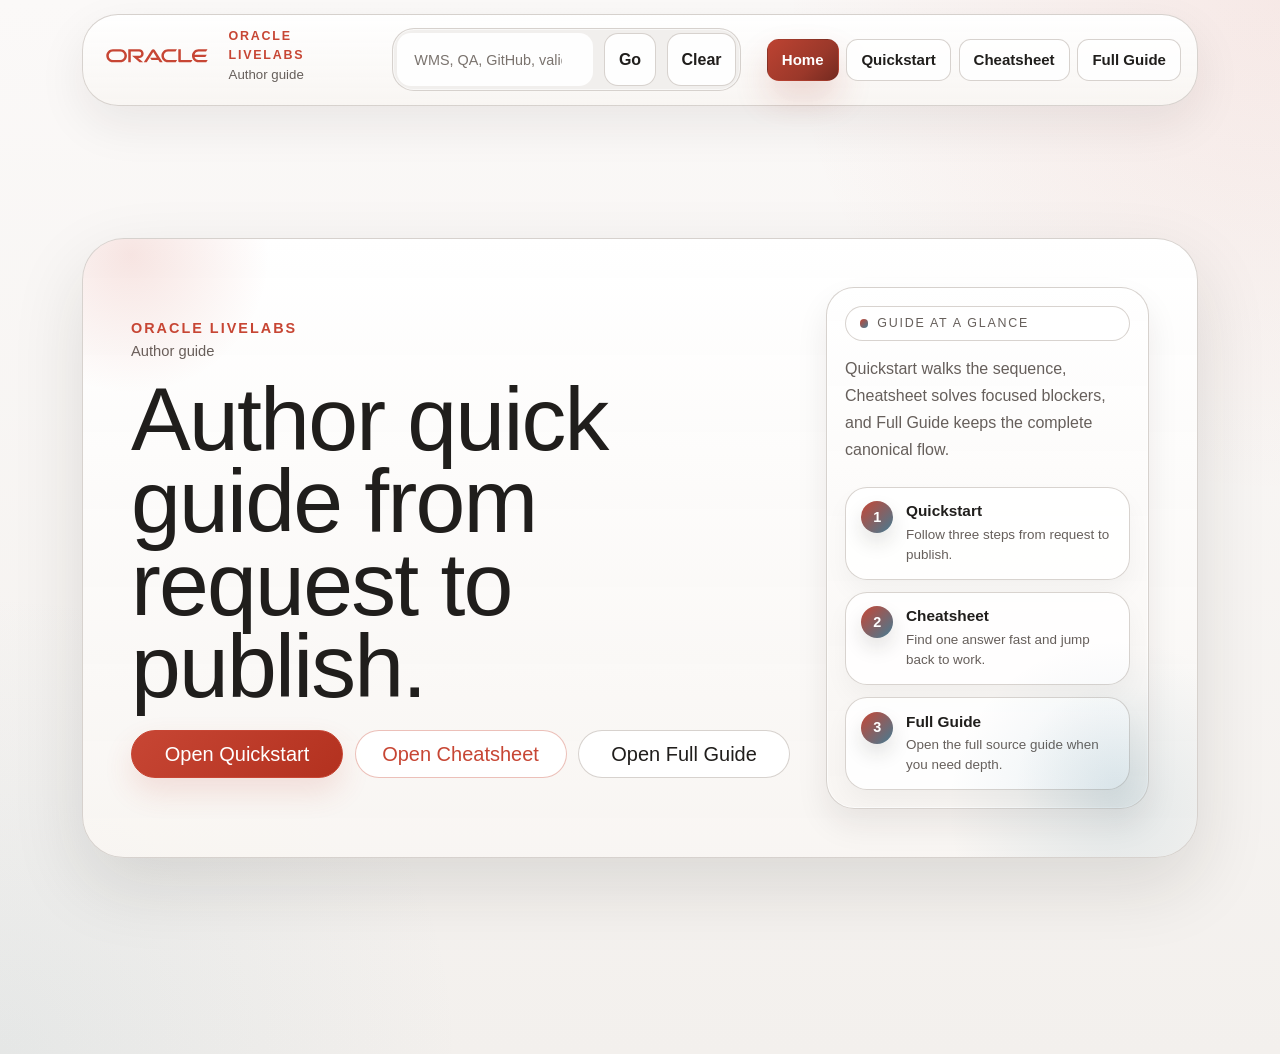
==== commit bec2c8eb: "delete homepage description" ====
--- a/index.html
+++ b/index.html
@@ -1,4 +1,4 @@
-<!DOCTYPE html>
+﻿<!DOCTYPE html>
 <html lang="en">
 <head>
   <meta charset="UTF-8">
@@ -5611,9 +5611,6 @@
                   </span>
                 </div>
                 <h1 class="hero-title" id="hubHeading">Author quick guide from request to publish.</h1>
-                <p class="hero-subtitle">
-                  Start in Quickstart for the ordered path, move to Cheatsheet for targeted answers, and use Full Guide for the complete section-by-section reference.
-                </p>
                 <div class="hero-actions">
                   <button class="btn btn-primary btn-lg rounded-pill px-4" type="button" data-mode-target="beginner">Open Quickstart</button>
                   <button class="btn btn-outline-primary btn-lg rounded-pill px-4" type="button" data-mode-target="explorer">Open Cheatsheet</button>
@@ -6480,3 +6477,4 @@
 </body>
 </html>
 
+
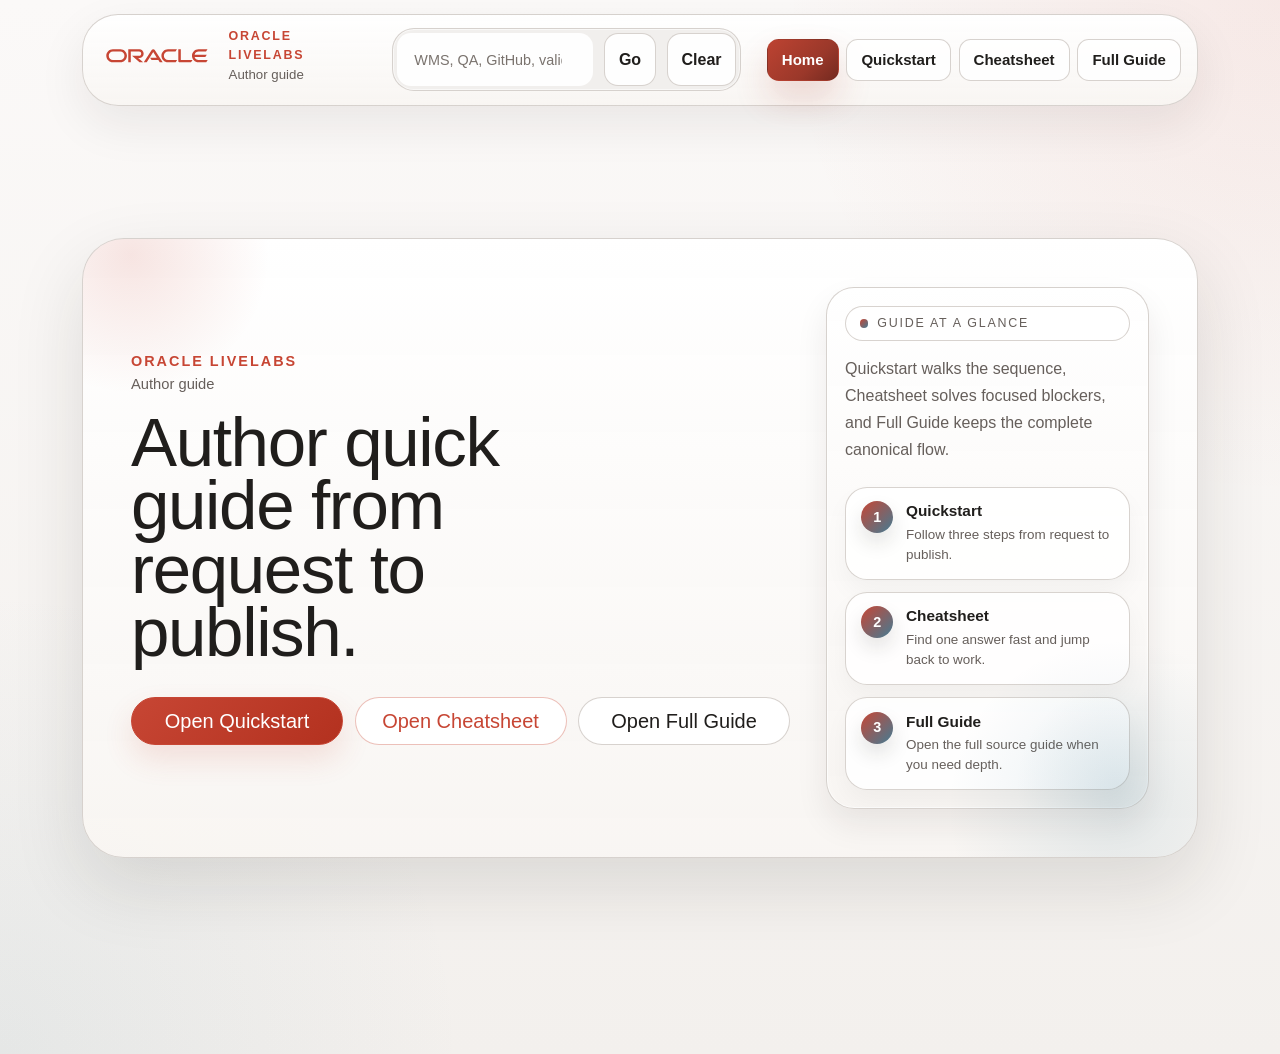
==== commit 41047eac: "homepage redesign" ====
--- a/index.html
+++ b/index.html
@@ -3885,6 +3885,15 @@
 
     #app .path-card-actions {
       margin-top: auto;
+    }
+
+    #app #hub .hero-title {
+      font-size: clamp(2.35rem, 5.4vw, 4.7rem);
+      margin: 0.8rem 0 0;
+    }
+
+    #app #hub .hero-actions {
+      margin-top: 2rem;
     }
 
     #app #beginnerMode {
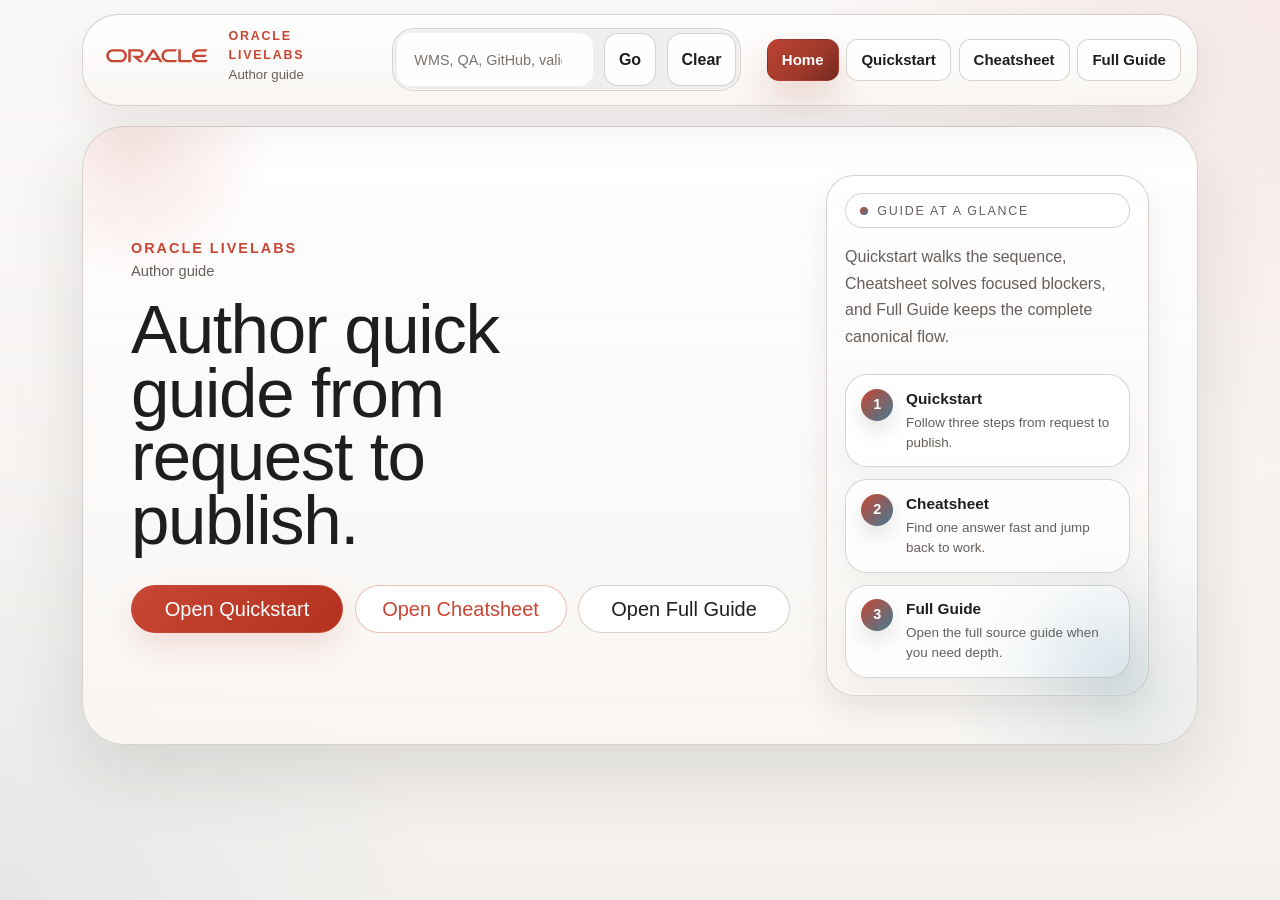
==== commit 975fc09b: "homepage redesign" ====
--- a/index.html
+++ b/index.html
@@ -3894,6 +3894,13 @@
 
     #app #hub .hero-actions {
       margin-top: 2rem;
+    }
+
+    #app #hub.hub-screen {
+      min-height: auto;
+      align-items: flex-start;
+      padding-top: clamp(1rem, 2.2vh, 1.5rem);
+      padding-bottom: 1.75rem;
     }
 
     #app #beginnerMode {
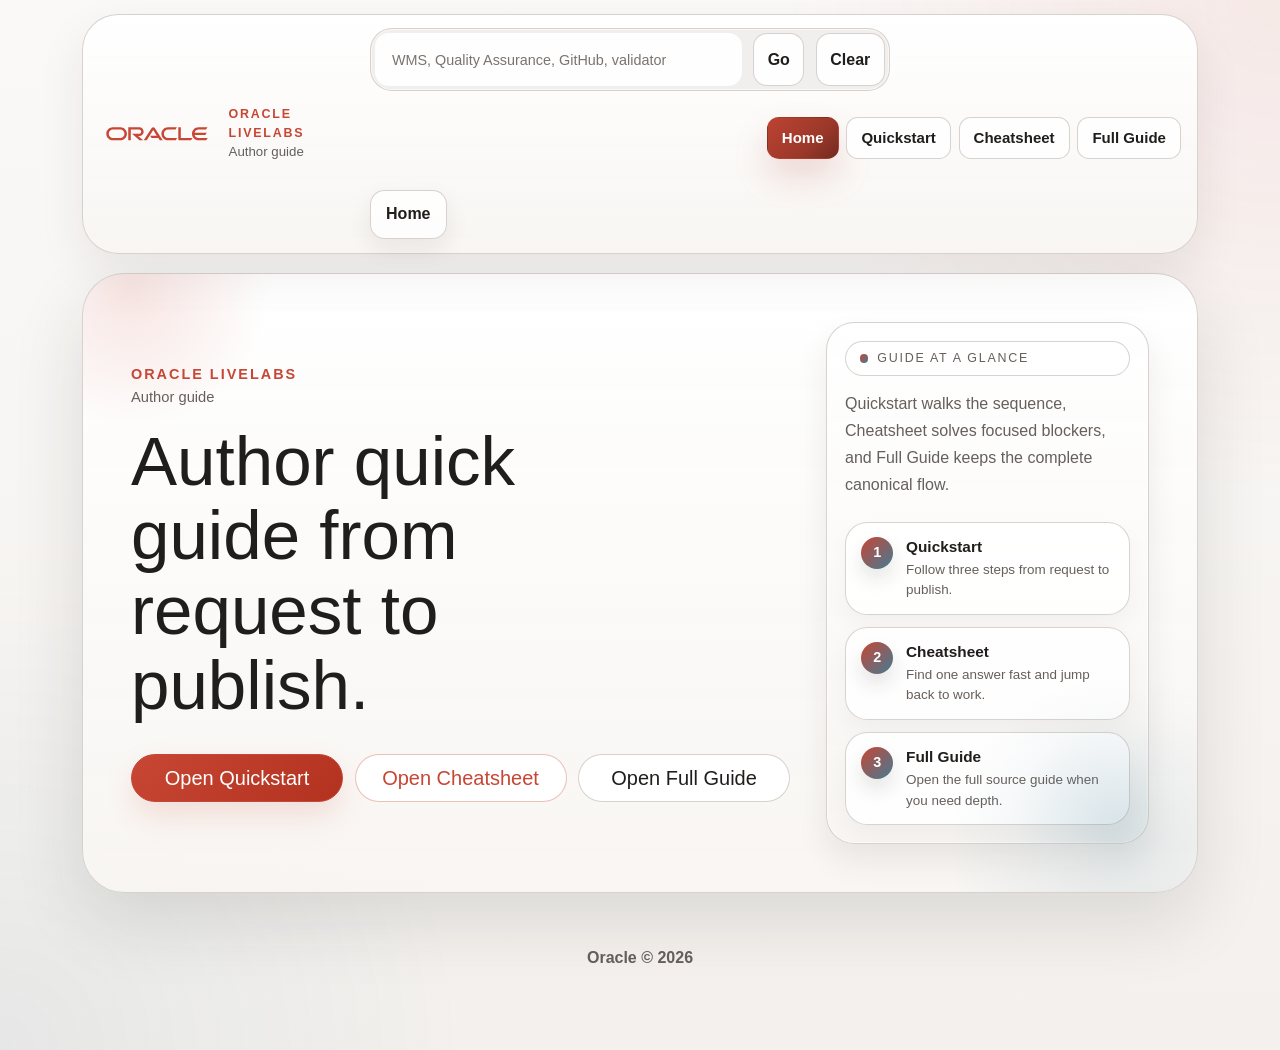
==== commit 634b3c32: "general fixes" ====
--- a/index.html
+++ b/index.html
@@ -1,4 +1,4 @@
-﻿<!DOCTYPE html>
+<!DOCTYPE html>
 <html lang="en">
 <head>
   <meta charset="UTF-8">
@@ -11,6 +11,7 @@
       var url = new URL(window.location.href);
       var experience = url.searchParams.get("experience");
       var lab = url.searchParams.get("lab");
+      var fullGuideHref = "https://oracle-livelabs.github.io/common/sample-livelabs-templates/create-labs/labs/workshops/livelabs/";
       var markdownLabMap = {
         "start-here": "introduction",
         "core-workflow": "1-labs-wms",
@@ -24,7 +25,7 @@
       var target;
 
       if (experience === "classic" || experience === "markdown") {
-        target = new URL("./workshops/author-guide/index.html?lab=introduction", url);
+        target = new URL(fullGuideHref);
         window.location.replace(target.toString());
         return;
       }
@@ -37,9 +38,8 @@
         url.searchParams.set("lab", markdownLabMap[lab]);
       }
 
-      target = new URL("./workshops/author-guide/index.html", url);
+      target = new URL(fullGuideHref);
       target.search = url.search;
-      target.hash = url.hash;
       window.location.replace(target.toString());
     }());
   </script>
@@ -3845,7 +3845,6 @@
 
     #app .brand-token {
       align-self: flex-start;
-      margin-top: -0.3rem;
     }
 
     #app .nav-control,
@@ -5566,6 +5565,7 @@
     }
   </style>
   <link rel="stylesheet" href="./assets/css/redwood-video-player.css">
+  <link rel="stylesheet" href="./assets/css/author-guide-improvements.css">
 </head>
 <body>
   <div id="app">
@@ -5595,7 +5595,7 @@
                       id="navSearchInput"
                       class="form-control"
                       type="search"
-                      placeholder="WMS, QA, GitHub, validator"
+                      placeholder="WMS, Quality Assurance, GitHub, validator"
                       aria-label="Search across Quickstart, Cheatsheet, and Full Guide"
                     >
                     <button type="submit" class="btn btn-primary">Go</button>
@@ -5608,6 +5608,10 @@
                   <button class="btn nav-control" type="button" data-mode-target="beginner" aria-label="Open quickstart">Quickstart</button>
                   <button class="btn nav-control" type="button" data-mode-target="explorer" aria-label="Open cheatsheet">Cheatsheet</button>
                   <a class="btn nav-control" href="https://oracle-livelabs.github.io/common/sample-livelabs-templates/create-labs/labs/workshops/livelabs/" target="_blank" rel="noreferrer" aria-label="Open full guide">Full Guide</a>
+                </div>
+
+                <div class="breadcrumb-shell" aria-label="Breadcrumb">
+                  <div class="breadcrumb-trail" id="breadcrumbTrail"></div>
                 </div>
               </div>
             </div>
@@ -5721,15 +5725,15 @@
                     <div class="step-kicker">Step 1 / WMS gate</div>
                     <h2 class="step-title">Submit Workshop Request</h2>
                     <p class="step-summary">Create the WMS record first, fill it like a reviewer will read it, and understand the status path before you spend real time building the workshop.</p>
-                    <div class="step-meta-row">
-                      <span class="meta-pill">Output: approved request</span>
-                      <span class="meta-pill">Time: 5 to 10 min</span>
-                      <span class="meta-pill">Leads to: repo work</span>
-                    </div>
+                    <ul class="step-meta-row step-meta-list step-meta-list-right">
+                      <li class="meta-pill">Output: approved request</li>
+                      <li class="meta-pill">Time: 5 to 10 minutes</li>
+                      <li class="meta-pill">Leads to: repository work</li>
+                    </ul>
                   </div>
 
                   <div class="guide-panel guided-only mb-4">
-                    WMS is not just intake. The same record follows the workshop through approval, Self QA, publishing, and Quarterly QA.
+                    WMS is not just intake. The same record follows the workshop through approval, Self Quality Assurance, publishing, and Quarterly Quality Assurance.
                   </div>
 
                   <div
@@ -5756,8 +5760,8 @@
                     </section>
 
                     <figure class="step-figure evidence-figure">
+                      <figcaption>This is the first screen reviewers use to approve or send the request back for more information.</figcaption>
                       <img src="./content/author-guide/1-labs-wms/images/submit_workshop.png" alt="Submit new workshop request form in WMS">
-                      <figcaption>This is the first screen reviewers use to approve or send the request back for more information.</figcaption>
                     </figure>
 
                     <section class="step-block">
@@ -5774,12 +5778,17 @@
                         </article>
                         <article class="detail-field-card">
                           <span class="detail-field-label">Workshop Abstract</span>
-                          <p class="detail-field-value">Authors learn how to request a workshop in WMS, prepare GitHub Desktop and VS Code, build from the LiveLabs sample structure, complete Self QA, and request publishing.</p>
+                          <p class="detail-field-value">Authors learn how to request a workshop in WMS, prepare GitHub Desktop and Visual Studio Code, build from the LiveLabs sample structure, complete Self Quality Assurance, and request publishing.</p>
                           <p class="detail-field-note">A council reviewer should understand the end-to-end learner goal after reading two or three sentences.</p>
                         </article>
                         <article class="detail-field-card">
                           <span class="detail-field-label">Workshop Outline</span>
-                          <p class="detail-field-value">1. Submit and track the WMS request. 2. Set up GitHub and preview tooling. 3. Build the workshop structure and labs. 4. Run Self QA, fix PR issues, and publish.</p>
+                          <ol class="detail-inline-list">
+                            <li>Submit and track the WMS request.</li>
+                            <li>Set up GitHub and preview tooling.</li>
+                            <li>Build the workshop structure and labs.</li>
+                            <li>Run Self Quality Assurance, fix pull request issues, and publish.</li>
+                          </ol>
                           <p class="detail-field-note">Outline the build flow in the same order the learner or author will execute it.</p>
                         </article>
                         <article class="detail-field-card">
@@ -5794,7 +5803,13 @@
                         </article>
                         <article class="detail-field-card">
                           <span class="detail-field-label">Required Tags</span>
-                          <p class="detail-field-value">Use the actual WMS tags for the workshop's level, audience role, focus area, and primary product. Example pattern: <strong>Level</strong> = Beginner, <strong>Role</strong> = Developer, <strong>Focus Area</strong> = the main solution area, <strong>Product</strong> = the service being taught.</p>
+                          <p class="detail-field-value">Use the actual WMS tags for the workshop's level, audience role, focus area, and primary product.</p>
+                          <ul class="detail-inline-list">
+                            <li>Level = Beginner</li>
+                            <li>Role = Developer</li>
+                            <li>Focus Area = the main solution area</li>
+                            <li>Product = the service being taught</li>
+                          </ul>
                           <p class="detail-field-note">Tags are mandatory search and routing metadata, not optional cleanup.</p>
                         </article>
                       </div>
@@ -5804,7 +5819,7 @@
                       <div class="step-block-header">
                         <div class="panel-kicker">Status flow</div>
                         <h3>Understand the handoff path before you build</h3>
-                        <p>The workshop is not publish-ready just because the request exists. WMS status controls when heavy work starts, when QA is valid, and when publishing can move ahead.</p>
+                        <p>The workshop is not publish-ready just because the request exists. WMS status controls when heavy work starts, when Quality Assurance is valid, and when publishing can move ahead.</p>
                       </div>
                       <div class="detail-milestone-grid">
                         <article class="detail-milestone-card">
@@ -5820,7 +5835,7 @@
                           <p>Use this after real authoring starts in GitHub and the preview path exists.</p>
                         </article>
                         <article class="detail-milestone-card">
-                          <strong>Self QA to Self QA Complete</strong>
+                          <strong>Self Quality Assurance to Self Quality Assurance Complete</strong>
                           <p>Run end-to-end testing, save the checklist, and certify the handoff only after the workshop is stable.</p>
                         </article>
                         <article class="detail-milestone-card">
@@ -5828,15 +5843,15 @@
                           <p>Stakeholders have verified the workshop and it is ready for final publish handling.</p>
                         </article>
                         <article class="detail-milestone-card">
-                          <strong>Quarterly QA</strong>
-                          <p>Published workshops cycle back through QA later. If QA is missed, the production entry can be disabled.</p>
+                          <strong>Quarterly Quality Assurance</strong>
+                          <p>Published workshops cycle back through Quality Assurance later. If Quality Assurance is missed, the production entry can be disabled.</p>
                         </article>
                       </div>
                     </section>
 
                     <figure class="step-figure evidence-figure">
+                      <figcaption>Use the workflow diagram when deciding whether the workshop is still in request review, ready for Self Quality Assurance, or ready for publish handling.</figcaption>
                       <img src="./content/author-guide/introduction/images/livelabs-publishing-flow.png" alt="LiveLabs publishing workflow diagram">
-                      <figcaption>Use the workflow diagram when deciding whether the workshop is still in request review, ready for Self QA, or ready for publish handling.</figcaption>
                     </figure>
 
                     <section class="step-block step-block-quiet">
@@ -5848,7 +5863,7 @@
                         <li>The title, abstract, outline, and prerequisites tell a reviewer exactly what the workshop will accomplish.</li>
                         <li>Stakeholder, council, owner group, and required tags are already correct in WMS.</li>
                         <li>You know whether the request is still waiting for council review or has been approved to move into development.</li>
-                        <li>You understand that later Self QA, stakeholder review, and Quarterly QA all reuse this same WMS record.</li>
+                        <li>You understand that later Self Quality Assurance, stakeholder review, and Quarterly Quality Assurance all reuse this same WMS record.</li>
                       </ul>
                     </section>
 
@@ -5887,54 +5902,112 @@
                     <p class="step-summary">Set up the workstation, fork and clone the right repositories, copy the sample structure, and make preview work early so the workshop is cheap to fix.</p>
                     <div class="step-meta-row">
                       <span class="meta-pill">Output: live preview</span>
-                      <span class="meta-pill">Time: 15 to 20 min</span>
+                      <span class="meta-pill">Time: 15 to 20 minutes</span>
                       <span class="meta-pill">Leads to: content authoring</span>
                     </div>
                   </div>
 
                   <div class="guide-panel guided-only mb-4">
-                    Most new-author friction lives here. Get account setup, repo hygiene, folder structure, and preview working before you write long sections of content.
+                    Most new-author friction lives here. Get account setup, repository hygiene, folder structure, and preview working before you write long sections of content.
                   </div>
 
                   <div
                     data-video-card
                     data-video-title="Create Workshop and GitHub setup walkthrough"
-                    data-video-summary="Lead with the workstation, repo, and preview setup so the written tasks map to a real sequence immediately."
+                    data-video-summary="Lead with the workstation, repository, and preview setup so the written tasks map to a real sequence immediately."
                     data-video-features="Fork and clone|Sample structure|Preview setup"
                   ></div>
 
                   <div class="step-sequence">
                     <section class="step-block">
                       <div class="step-block-header">
-                        <div class="panel-kicker">Install once</div>
-                        <h3>Set up the account and authoring tools before you touch the template</h3>
+                        <div class="panel-kicker">Setup</div>
+                        <h3>Install GitHub Desktop</h3>
                         <p>Use the official downloads, sign in early, and make preview available before you start building labs.</p>
                       </div>
-                      <div class="detail-resource-grid">
-                        <a class="detail-resource-link" href="https://github.com/" target="_blank" rel="noreferrer">
-                          <strong>GitHub account</strong>
-                          <span>Use your @oracle.com email, complete profile details, and enable two-factor authentication.</span>
-                        </a>
-                        <a class="detail-resource-link" href="https://desktop.github.com/" target="_blank" rel="noreferrer">
-                          <strong>GitHub Desktop</strong>
-                          <span>This is the main fork, clone, commit, sync, and PR handoff surface used in the guide.</span>
-                        </a>
-                        <a class="detail-resource-link" href="https://code.visualstudio.com/download" target="_blank" rel="noreferrer">
-                          <strong>Visual Studio Code</strong>
-                          <span>Use VS Code for markdown editing, search, file moves, and manifest work.</span>
-                        </a>
-                        <a class="detail-resource-link" href="https://marketplace.visualstudio.com/items?itemName=ritwickdey.LiveServer" target="_blank" rel="noreferrer">
-                          <strong>Live Server extension</strong>
-                          <span>Install it before you begin so local preview is always available while you edit.</span>
-                        </a>
-                        <a class="detail-resource-link" href="https://github.com/orgs/oracle-livelabs/repositories" target="_blank" rel="noreferrer">
-                          <strong>Oracle LiveLabs repositories</strong>
-                          <span>Pick the product repository that will own the workshop in production.</span>
-                        </a>
-                        <a class="detail-resource-link" href="https://github.com/oracle-livelabs/common/tree/main/sample-livelabs-templates/sample-workshop" target="_blank" rel="noreferrer">
-                          <strong>Sample workshop template</strong>
-                          <span>Copy from the canonical sample instead of improvising a new folder layout.</span>
-                        </a>
+                      <figure class="step-figure evidence-figure install-figure">
+                        <figcaption>Finish GitHub Desktop sign-in before you clone, sync, or create a pull request.</figcaption>
+                        <img src="./content/author-guide/2-labs-github/images/git-hub-desktop-login-screen.png" alt="GitHub Desktop login screen">
+                      </figure>
+                      <div class="detail-resource-grid install-card-grid">
+                        <article class="detail-resource-link detail-resource-card install-card" data-install-card="github-account" aria-pressed="false">
+                          <div class="detail-resource-main">
+                            <span class="detail-resource-number">1</span>
+                            <span>
+                              <strong>GitHub account</strong>
+                              <span>Use your @oracle.com email, complete profile details, and enable two-factor authentication.</span>
+                            </span>
+                          </div>
+                          <div class="detail-resource-actions">
+                            <a class="btn btn-outline-primary rounded-pill px-3" href="https://github.com/" target="_blank" rel="noreferrer">Open</a>
+                            <button class="copy-snippet copy-link-button" type="button" data-copy-text="https://github.com/">Copy link</button>
+                          </div>
+                        </article>
+                        <article class="detail-resource-link detail-resource-card install-card" data-install-card="github-desktop" aria-pressed="false">
+                          <div class="detail-resource-main">
+                            <span class="detail-resource-number">2</span>
+                            <span>
+                              <strong>GitHub Desktop</strong>
+                              <span>This is the main fork, clone, commit, sync, and pull request handoff surface used in the guide.</span>
+                            </span>
+                          </div>
+                          <div class="detail-resource-actions">
+                            <a class="btn btn-outline-primary rounded-pill px-3" href="https://desktop.github.com/" target="_blank" rel="noreferrer">Open</a>
+                            <button class="copy-snippet copy-link-button" type="button" data-copy-text="https://desktop.github.com/">Copy link</button>
+                          </div>
+                        </article>
+                        <article class="detail-resource-link detail-resource-card install-card" data-install-card="vscode" aria-pressed="false">
+                          <div class="detail-resource-main">
+                            <span class="detail-resource-number">3</span>
+                            <span>
+                              <strong>Visual Studio Code</strong>
+                              <span>Use Visual Studio Code for markdown editing, search, file moves, and manifest work.</span>
+                            </span>
+                          </div>
+                          <div class="detail-resource-actions">
+                            <a class="btn btn-outline-primary rounded-pill px-3" href="https://code.visualstudio.com/download" target="_blank" rel="noreferrer">Open</a>
+                            <button class="copy-snippet copy-link-button" type="button" data-copy-text="https://code.visualstudio.com/download">Copy link</button>
+                          </div>
+                        </article>
+                        <article class="detail-resource-link detail-resource-card install-card" data-install-card="live-server" aria-pressed="false">
+                          <div class="detail-resource-main">
+                            <span class="detail-resource-number">4</span>
+                            <span>
+                              <strong>Live Server extension</strong>
+                              <span>Install it before you begin so local preview is always available while you edit.</span>
+                            </span>
+                          </div>
+                          <div class="detail-resource-actions">
+                            <a class="btn btn-outline-primary rounded-pill px-3" href="https://marketplace.visualstudio.com/items?itemName=ritwickdey.LiveServer" target="_blank" rel="noreferrer">Open</a>
+                            <button class="copy-snippet copy-link-button" type="button" data-copy-text="https://marketplace.visualstudio.com/items?itemName=ritwickdey.LiveServer">Copy link</button>
+                          </div>
+                        </article>
+                        <article class="detail-resource-link detail-resource-card install-card" data-install-card="repositories" aria-pressed="false">
+                          <div class="detail-resource-main">
+                            <span class="detail-resource-number">5</span>
+                            <span>
+                              <strong>Oracle LiveLabs repositories</strong>
+                              <span>Pick the product repository that will own the workshop in production.</span>
+                            </span>
+                          </div>
+                          <div class="detail-resource-actions">
+                            <a class="btn btn-outline-primary rounded-pill px-3" href="https://github.com/orgs/oracle-livelabs/repositories" target="_blank" rel="noreferrer">Open</a>
+                            <button class="copy-snippet copy-link-button" type="button" data-copy-text="https://github.com/orgs/oracle-livelabs/repositories">Copy link</button>
+                          </div>
+                        </article>
+                        <article class="detail-resource-link detail-resource-card install-card" data-install-card="sample-template" aria-pressed="false">
+                          <div class="detail-resource-main">
+                            <span class="detail-resource-number">6</span>
+                            <span>
+                              <strong>Sample workshop template</strong>
+                              <span>Copy from the canonical sample instead of improvising a new folder layout.</span>
+                            </span>
+                          </div>
+                          <div class="detail-resource-actions">
+                            <a class="btn btn-outline-primary rounded-pill px-3" href="https://github.com/oracle-livelabs/common/tree/main/sample-livelabs-templates/sample-workshop" target="_blank" rel="noreferrer">Open</a>
+                            <button class="copy-snippet copy-link-button" type="button" data-copy-text="https://github.com/oracle-livelabs/common/tree/main/sample-livelabs-templates/sample-workshop">Copy link</button>
+                          </div>
+                        </article>
                       </div>
                       <ol class="action-list mt-4">
                         <li>Create or confirm the GitHub account that uses your Oracle email, then finish profile name, username, profile photo, and two-factor authentication in GitHub Settings.</li>
@@ -5943,19 +6016,14 @@
                       </ol>
                     </section>
 
-                    <figure class="step-figure evidence-figure">
-                      <img src="./content/author-guide/2-labs-github/images/git-hub-desktop-login-screen.png" alt="GitHub Desktop login screen">
-                      <figcaption>Finish GitHub Desktop sign-in before you try to clone, sync, or create a pull request.</figcaption>
-                    </figure>
-
                     <section class="step-block">
                       <div class="step-block-header">
                         <div class="panel-kicker">Fork, clone, sync</div>
-                        <h3>Build the repo in the same order the canonical guide expects</h3>
+                        <h3>Build the repository in the same order the canonical guide expects</h3>
                         <p>Keep production, your fork, and your local clone clearly separated. New authoring gets much harder when those roles blur.</p>
                       </div>
                       <ol class="action-list">
-                        <li>After the workshop is approved, fork the target <strong>oracle-livelabs</strong> product repository and also fork <strong>common</strong> so you have both the production content repo and the shared sample assets.</li>
+                        <li>After the workshop is approved, fork the target <strong>oracle-livelabs</strong> product repository and also fork <strong>common</strong> so you have both the production content repository and the shared sample assets.</li>
                         <li>Clone your fork with GitHub Desktop and select <strong>To contribute to the parent project</strong> when prompted so <strong>upstream/main</strong> stays connected.</li>
                         <li>Before editing each day, click <strong>Fetch origin</strong>, then open <strong>Branch &gt; Merge into Current Branch</strong> and merge <strong>upstream/main</strong> into <strong>main</strong>.</li>
                         <li>After the merge succeeds, click <strong>Push origin</strong> so your local clone and your fork stay aligned before you author anything new.</li>
@@ -5964,8 +6032,8 @@
                     </section>
 
                     <figure class="step-figure evidence-figure">
+                      <figcaption>Use the sample structure as the starting point. It is much easier to trim or rename the template than to repair an improvised workshop layout later.</figcaption>
                       <img src="./content/author-guide/3-labs-sync-github/images/sample-workshop-structure.png" alt="Sample workshop structure in Visual Studio Code">
-                      <figcaption>Use the sample structure as the starting point. It is much easier to trim or rename the template than to repair an improvised workshop layout later.</figcaption>
                     </figure>
 
                     <section class="step-block">
@@ -5982,28 +6050,58 @@
                     </section>
 
                     <figure class="step-figure evidence-figure">
+                      <figcaption>GitHub Pages on your fork is a required checkpoint. It is the review URL you will share before production exists.</figcaption>
                       <img src="./content/author-guide/3-labs-sync-github/images/branch-main.png" alt="GitHub Pages branch selection screen">
-                      <figcaption>GitHub Pages on your fork is a required checkpoint. It is the review URL you will share before production exists.</figcaption>
                     </figure>
 
-                    <div class="card snippet-card">
-                      <div class="card-body">
-                        <div class="snippet-header">
-                          <div>
-                            <div class="snippet-meta">Commands and baseline</div>
-                            <h3 class="mb-0">Use these commands and a minimal manifest before long authoring sessions</h3>
+                    <section class="step-block">
+                      <div class="step-block-header">
+                        <div class="panel-kicker">Commands and baseline</div>
+                        <h3>Group GitHub commands by the job they perform</h3>
+                        <p>Copy only the command group you need. Keep setup, synchronization, and manifest baseline work separate so review problems are easier to diagnose.</p>
+                      </div>
+                      <div class="command-card-grid">
+                        <article class="card snippet-card command-card">
+                          <div class="card-body">
+                            <div class="snippet-header">
+                              <div>
+                                <div class="snippet-meta">Git settings</div>
+                                <h3 class="mb-0">Configure paths and filename case</h3>
+                              </div>
+                              <button class="copy-snippet" type="button" data-copy-target="snippet-step-2-settings">Copy</button>
+                            </div>
+                            <p class="snippet-description">Run this once on a workstation before you work with long paths or case-sensitive filenames.</p>
+                            <pre><code id="snippet-step-2-settings">git config --global core.longpaths true
+git config --global core.ignorecase false</code></pre>
                           </div>
-                          <button class="copy-snippet" type="button" data-copy-target="snippet-step-2">Copy</button>
-                        </div>
-                        <pre><code id="snippet-step-2">git config --global core.longpaths true
-git config --global core.ignorecase false
-
-git remote -v
+                        </article>
+                        <article class="card snippet-card command-card">
+                          <div class="card-body">
+                            <div class="snippet-header">
+                              <div>
+                                <div class="snippet-meta">Repository synchronization</div>
+                                <h3 class="mb-0">Sync your fork before editing</h3>
+                              </div>
+                              <button class="copy-snippet" type="button" data-copy-target="snippet-step-2-sync">Copy</button>
+                            </div>
+                            <p class="snippet-description">Use this group before a new authoring session so your fork and local clone start from the current upstream branch.</p>
+                            <pre><code id="snippet-step-2-sync">git remote -v
 git fetch upstream
 git merge upstream/main -m "Sync with main"
-git push origin main
-
-{
+git push origin main</code></pre>
+                          </div>
+                        </article>
+                        <article class="card snippet-card command-card">
+                          <div class="card-body">
+                            <div class="snippet-header">
+                              <div>
+                                <div class="snippet-meta">Manifest baseline</div>
+                                <h3 class="mb-0">Start with a minimal manifest</h3>
+                              </div>
+                              <button class="copy-snippet" type="button" data-copy-target="snippet-step-2-manifest">Copy</button>
+                            </div>
+                            <p class="snippet-description">Use this as the baseline shape before you add more labs, variables, or special workshop options.</p>
+                            <pre><code id="snippet-step-2-manifest">{
   "workshoptitle": "My Workshop Title",
   "help": "my-team@oracle.com",
   "tutorials": [
@@ -6016,12 +6114,32 @@
       "filename": "./../../1-build-environment/1-build-environment.md"
     }
   ]
-}
-
-Preview URL
-https://&lt;github-username&gt;.github.io/&lt;repo-name&gt;/&lt;path&gt;/workshops/&lt;variant&gt;/index.html?qa=true</code></pre>
+}</code></pre>
+                          </div>
+                        </article>
                       </div>
-                    </div>
+                    </section>
+
+                    <section class="step-block">
+                      <div class="step-block-header">
+                        <div class="panel-kicker">Preview URL</div>
+                        <h3>Keep the GitHub Pages preview URL separate</h3>
+                        <p>Use the personal GitHub Pages preview for review and quality checks before production publishing exists.</p>
+                      </div>
+                      <article class="card snippet-card command-card">
+                        <div class="card-body">
+                          <div class="snippet-header">
+                            <div>
+                              <div class="snippet-meta">Preview pattern</div>
+                              <h3 class="mb-0">Personal GitHub Pages URL</h3>
+                            </div>
+                            <button class="copy-snippet" type="button" data-copy-target="snippet-step-2-preview-url">Copy</button>
+                          </div>
+                          <p class="snippet-description">Replace the placeholders with your GitHub username, repository name, workshop path, and variant.</p>
+                          <pre><code id="snippet-step-2-preview-url">https://&lt;github-username&gt;.github.io/&lt;repository-name&gt;/&lt;path&gt;/workshops/&lt;variant&gt;/index.html?qa=true</code></pre>
+                        </div>
+                      </article>
+                    </section>
 
                     <section class="step-block step-block-quiet">
                       <div class="step-block-header">
@@ -6029,8 +6147,8 @@
                         <h3>Step 2 exit criteria</h3>
                       </div>
                       <ul class="check-list">
-                        <li>GitHub Desktop, VS Code, and Live Server are installed and working with the Oracle-linked GitHub account.</li>
-                        <li>The target repo and <strong>common</strong> are both forked or available, and the local clone still points to <strong>upstream/main</strong>.</li>
+                        <li>GitHub Desktop, Visual Studio Code, and Live Server are installed and working with the Oracle-linked GitHub account.</li>
+                        <li>The target repository and <strong>common</strong> are both forked or available, and the local clone still points to <strong>upstream/main</strong>.</li>
                         <li>Folder names, file names, and manifest paths are lowercase and case-correct.</li>
                         <li>Your personal GitHub Pages URL renders the same workshop path you intend to share for review.</li>
                       </ul>
@@ -6043,14 +6161,14 @@
                       </div>
                       <ul class="mistake-list">
                         <li>Using the wrong GitHub account or cloning the wrong repository before the workshop path is confirmed.</li>
-                        <li>Skipping the daily upstream merge and only discovering conflicts or stale templates at PR time.</li>
+                        <li>Skipping the daily upstream merge and only discovering conflicts or stale templates at pull request time.</li>
                         <li>Leaving sample manifest fields, mixed-case filenames, or broken tutorial paths behind.</li>
                       </ul>
                     </section>
                   </div>
 
                   <div class="step-footer">
-                    <div class="step-note">This step combines workstation setup, repo hygiene, sample structure, and preview into one stable build checkpoint.</div>
+                    <div class="step-note">This step combines workstation setup, repository hygiene, sample structure, and preview into one stable build checkpoint.</div>
                     <div class="d-flex flex-wrap gap-2">
                       <button type="button" class="btn btn-outline-secondary rounded-pill px-4" data-action="prev">Back</button>
                       <button type="button" class="btn btn-outline-primary rounded-pill px-4" data-mode-target="explorer">Open Cheatsheet</button>
@@ -6066,61 +6184,61 @@
               <article class="step-shell">
                 <div class="lockable">
                   <div class="step-heading">
-                    <div class="step-kicker">Step 3 / QA and release</div>
+                    <div class="step-kicker">Step 3 / Quality Assurance and release</div>
                     <h2 class="step-title">Review &amp; Publish</h2>
-                    <p class="step-summary">Complete Self QA in the right order, fix PR blockers by class, and submit the final publishing details only after the workshop is genuinely ready to move to production.</p>
+                    <p class="step-summary">Complete Self Quality Assurance in the right order, fix pull request blockers by class, and submit the final publishing details only after the workshop is genuinely ready to move to production.</p>
                     <div class="step-meta-row">
                       <span class="meta-pill">Output: reviewed release</span>
-                      <span class="meta-pill">Time: 10 to 15 min</span>
+                      <span class="meta-pill">Time: 10 to 15 minutes</span>
                       <span class="meta-pill">Leads to: production</span>
                     </div>
                   </div>
 
                   <div class="guide-panel guided-only mb-4">
-                    The last step is about precision, not volume. Reviewers should see one stable preview, one saved checklist, one clean PR, and the exact production URLs they expect.
+                    The last step is about precision, not volume. Reviewers should see one stable preview, one saved checklist, one clean pull request, and the exact production URLs they expect.
                   </div>
 
                   <div
                     data-video-card
                     data-video-title="Review and Publish walkthrough"
-                    data-video-summary="Show the QA, PR, and publishing handoff first so the release gate is visible before the detailed checklists."
-                    data-video-features="QA checklist|PR checks|Publishing handoff"
+                    data-video-summary="Show the Quality Assurance, pull request, and publishing handoff first so the release gate is visible before the detailed checklists."
+                    data-video-features="Quality Assurance checklist|pull request checks|Publishing handoff"
                   ></div>
 
                   <div class="step-sequence">
                     <section class="step-block">
                       <div class="step-block-header">
-                        <div class="panel-kicker">Self QA order</div>
-                        <h3>Run Self QA in WMS before you open the final publish handoff</h3>
-                        <p>This is the part that most often breaks the process. Save the checklist first, then certify the status change. Publishing only makes sense after Self QA is complete and stakeholder review is underway or finished.</p>
+                        <div class="panel-kicker">Self Quality Assurance order</div>
+                        <h3>Run Self Quality Assurance in WMS before you open the final publish handoff</h3>
+                        <p>This is the part that most often breaks the process. Save the checklist first, then certify the status change. Publishing only makes sense after Self Quality Assurance is complete and stakeholder review is underway or finished.</p>
                       </div>
                       <ol class="action-list">
                         <li>Open the personal <code>github.io</code> workshop URL, append <code>?qa=true</code>, and run the workshop end to end before you ask anyone else to review it.</li>
                         <li>On the WMS details page, update title, short description, long description, outline, prerequisites, tags, and <strong>Development GitHub/GitLab URL</strong> so WMS matches the actual workshop reviewers will open.</li>
-                        <li>Open <strong>Self QA Checklist</strong>, check every required box, upload the requested evidence, add the pull request link when you create one, and add your personal <code>github.io</code> workshop link.</li>
-                        <li>Click <strong>Save</strong> on the checklist first. Only after the save succeeds should you move to <strong>Self QA Complete</strong> and certify the change.</li>
-                        <li>Stakeholders verify the workshop from <strong>Self QA Complete</strong>. Once they move it to <strong>Completed</strong>, the workshop is in the right place for final publishing handling.</li>
+                        <li>Open <strong>Self Quality Assurance Checklist</strong>, check every required box, upload the requested evidence, add the pull request link when you create one, and add your personal <code>github.io</code> workshop link.</li>
+                        <li>Click <strong>Save</strong> on the checklist first. Only after the save succeeds should you move to <strong>Self Quality Assurance Complete</strong> and certify the change.</li>
+                        <li>Stakeholders verify the workshop from <strong>Self Quality Assurance Complete</strong>. Once they move it to <strong>Completed</strong>, the workshop is in the right place for final publishing handling.</li>
                       </ol>
                     </section>
 
                     <figure class="step-figure evidence-figure">
-                      <img src="./content/author-guide/5-labs-qa-checks/images/self-qa-checklist-1.png" alt="Self QA checklist in WMS">
-                      <figcaption>The checklist must be fully saved before the status can move cleanly to Self QA Complete or Quarterly QA Complete.</figcaption>
+                      <figcaption>The checklist must be fully saved before the status can move cleanly to Self Quality Assurance Complete or Quarterly Quality Assurance Complete.</figcaption>
+                      <img src="./content/author-guide/5-labs-qa-checks/images/self-qa-checklist-1.png" alt="Self Quality Assurance checklist in WMS">
                     </figure>
 
                     <section class="step-block guided-only">
                       <div class="step-block-header">
                         <div class="panel-kicker">Status gate</div>
                         <h3>Keep the release flow aligned with the real review state</h3>
-                        <p>Publishing is not the next step after draft content. It happens after Self QA, stakeholder verification, and a clean PR handoff.</p>
+                        <p>Publishing is not the next step after draft content. It happens after Self Quality Assurance, stakeholder verification, and a clean pull request handoff.</p>
                       </div>
                       <div class="detail-milestone-grid">
                         <article class="detail-milestone-card">
-                          <strong>Self QA</strong>
+                          <strong>Self Quality Assurance</strong>
                           <p>The workshop is stable enough to test end to end and complete the checklist.</p>
                         </article>
                         <article class="detail-milestone-card">
-                          <strong>Self QA Complete</strong>
+                          <strong>Self Quality Assurance Complete</strong>
                           <p>The checklist is saved and certified, and stakeholders receive the workshop for verification.</p>
                         </article>
                         <article class="detail-milestone-card">
@@ -6132,95 +6250,163 @@
                           <p>The production publishing entry is in motion and the merged workshop can roll out.</p>
                         </article>
                         <article class="detail-milestone-card">
-                          <strong>Quarterly QA</strong>
-                          <p>Published workshops cycle back into QA later, so keep WMS accurate after release too.</p>
+                          <strong>Quarterly Quality Assurance</strong>
+                          <p>Published workshops cycle back into Quality Assurance later, so keep WMS accurate after release too.</p>
                         </article>
                       </div>
                     </section>
 
                     <section class="step-block">
                       <div class="step-block-header">
-                        <div class="panel-kicker">PR checks</div>
+                        <div class="panel-kicker">Pull request checks</div>
                         <h3>Fix review blockers by class instead of guessing</h3>
-                        <p>When the PR shows a red X, name the failing workflow first. Image-size problems, markdown-structure problems, and publishing metadata problems are different repairs.</p>
+                        <p>When the pull request shows a red X, name the failing workflow first. Image-size problems, markdown-structure problems, and publishing metadata problems are different repairs.</p>
                       </div>
                       <ol class="action-list">
-                        <li>If the PR fails <strong>LiveLabs Image Validation</strong>, resize the blocking image to 1280px or less in either dimension and rerun the checks.</li>
-                        <li>If the PR fails <strong>LiveLabs Markdown Validation</strong>, fix the exact file and rule: required sections, task format, alt text, filename case, copy tags, or inline HTML.</li>
+                        <li>If the pull request fails <strong>LiveLabs Image Validation</strong>, resize the blocking image to 1280px or less in either dimension and rerun the checks.</li>
+                        <li>If the pull request fails <strong>LiveLabs Markdown Validation</strong>, fix the exact file and rule: required sections, task format, alt text, filename case, copy tags, or inline HTML.</li>
                         <li>Use the local validator when you want faster repair loops than waiting for GitHub Actions after every commit.</li>
                       </ol>
                     </section>
 
-                    <div class="card snippet-card">
-                      <div class="card-body">
-                        <div class="snippet-header">
-                          <div>
-                            <div class="snippet-meta">Validator commands</div>
-                            <h3 class="mb-0">Run the markdown validator locally before the next push</h3>
+                    <section class="step-block">
+                      <div class="step-block-header">
+                        <div class="panel-kicker">Validator commands</div>
+                        <h3>Run the markdown validator locally before the next push</h3>
+                        <p>Choose the command block for your terminal environment and copy only that block.</p>
+                      </div>
+                      <div class="command-card-grid">
+                        <article class="card snippet-card command-card">
+                          <div class="card-body">
+                            <div class="snippet-header">
+                              <div>
+                                <div class="snippet-meta">Bash</div>
+                                <h3 class="mb-0">Linux or macOS terminal</h3>
+                              </div>
+                              <button class="copy-snippet" type="button" data-copy-target="snippet-step-3-validator-bash">Copy</button>
+                            </div>
+                            <p class="snippet-description">Use this command block when Bash is your normal terminal.</p>
+                            <pre><code id="snippet-step-3-validator-bash">curl -O https://raw.githubusercontent.com/oracle-livelabs/common/main/md-validator/.github/scripts/validate-livelabs-markdown.sh
+chmod +x validate-livelabs-markdown.sh
+./validate-livelabs-markdown.sh /path/to/workshop</code></pre>
                           </div>
-                          <button class="copy-snippet" type="button" data-copy-target="snippet-step-3-validator">Copy</button>
-                        </div>
-                        <pre><code id="snippet-step-3-validator">Bash
-curl -O https://raw.githubusercontent.com/oracle-livelabs/common/main/md-validator/.github/scripts/validate-livelabs-markdown.sh
-chmod +x validate-livelabs-markdown.sh
-./validate-livelabs-markdown.sh /path/to/workshop
-
-PowerShell
-Invoke-WebRequest -Uri "https://raw.githubusercontent.com/oracle-livelabs/common/main/md-validator/.github/scripts/validate-livelabs-markdown.ps1" -OutFile "validate-livelabs-markdown.ps1"
+                        </article>
+                        <article class="card snippet-card command-card">
+                          <div class="card-body">
+                            <div class="snippet-header">
+                              <div>
+                                <div class="snippet-meta">PowerShell</div>
+                                <h3 class="mb-0">Windows terminal</h3>
+                              </div>
+                              <button class="copy-snippet" type="button" data-copy-target="snippet-step-3-validator-powershell">Copy</button>
+                            </div>
+                            <p class="snippet-description">Use this command block on Windows and keep the execution policy bypass scoped to the current process.</p>
+                            <pre><code id="snippet-step-3-validator-powershell">Invoke-WebRequest -Uri "https://raw.githubusercontent.com/oracle-livelabs/common/main/md-validator/.github/scripts/validate-livelabs-markdown.ps1" -OutFile "validate-livelabs-markdown.ps1"
 Set-ExecutionPolicy -ExecutionPolicy Bypass -Scope Process
 .\validate-livelabs-markdown.ps1 C:\path\to\your\workshop</code></pre>
+                          </div>
+                        </article>
                       </div>
-                    </div>
+                    </section>
 
                     <figure class="step-figure evidence-figure">
+                      <figcaption>Start with the failing workflow name so you fix the real blocker instead of editing the wrong files.</figcaption>
                       <img src="./content/author-guide/prcheck/images/prerror.png" alt="Failed pull request checks in GitHub">
-                      <figcaption>Start with the failing workflow name so you fix the real blocker instead of editing the wrong files.</figcaption>
                     </figure>
 
                     <section class="step-block">
                       <div class="step-block-header">
                         <div class="panel-kicker">Publish handoff</div>
-                        <h3>Open the PR with the WMS ID and fill the Publishing tab with production URLs</h3>
+                        <h3>Open the pull request with the WMS ID and fill the Publishing tab with production URLs</h3>
                         <p>The preview URL belongs in development review. The oracle-livelabs URL belongs in production publishing. Keep those two surfaces separate.</p>
                       </div>
                       <ol class="action-list">
-                        <li>Create the pull request from GitHub Desktop after the QA fixes are pushed, and include the <strong>WMS ID</strong> in the PR title because review will not start without it.</li>
-                        <li>On the PR page, fill the required checklist and general requirements from the QA handoff so reviewers can tell the workshop is ready for merge.</li>
+                        <li>Create the pull request from GitHub Desktop after the Quality Assurance fixes are pushed, and include the <strong>WMS ID</strong> in the pull request title because review will not start without it.</li>
+                        <li>On the pull request page, fill the required checklist and general requirements from the Quality Assurance handoff so reviewers can tell the workshop is ready for merge.</li>
                         <li>Confirm the branch is up to date with <strong>main</strong> and has no merge conflicts before you request approval.</li>
                         <li>Open <strong>WMS &gt; Publishing</strong>, click <strong>Publish to LiveLabs</strong>, set the publish type and workshop time, and replace any personal preview URL with the final <strong>oracle-livelabs</strong> production path.</li>
-                        <li>After merge and publishing approval, verify the production workshop and leave WMS aligned for the next Quarterly QA cycle.</li>
+                        <li>After merge and publishing approval, verify the production workshop and leave WMS aligned for the next Quarterly Quality Assurance cycle.</li>
                       </ol>
                     </section>
 
-                    <div class="card snippet-card">
-                      <div class="card-body">
-                        <div class="snippet-header">
-                          <div>
-                            <div class="snippet-meta">Review handoff</div>
-                            <h3 class="mb-0">PR title and URL pattern</h3>
+                    <section class="step-block">
+                      <div class="step-block-header">
+                        <div class="panel-kicker">Review handoff</div>
+                        <h3>Split the pull request title and URL patterns into separate copy blocks</h3>
+                        <p>Copy the one value you need instead of copying the entire handoff bundle.</p>
+                      </div>
+                      <div class="command-card-grid">
+                        <article class="card snippet-card command-card">
+                          <div class="card-body">
+                            <div class="snippet-header">
+                              <div>
+                                <div class="snippet-meta">Pull request title</div>
+                                <h3 class="mb-0">Include the WMS ID</h3>
+                              </div>
+                              <button class="copy-snippet" type="button" data-copy-target="snippet-step-3-pull-request-title">Copy</button>
+                            </div>
+                            <p class="snippet-description">Use this pattern so reviewers can associate the pull request with the WMS record.</p>
+                            <pre><code id="snippet-step-3-pull-request-title">Publish My Workshop Name (WMS 12345)</code></pre>
                           </div>
-                          <button class="copy-snippet" type="button" data-copy-target="snippet-step-3-publish">Copy</button>
-                        </div>
-                        <pre><code id="snippet-step-3-publish">PR title
-Publish My Workshop Name (WMS 12345)
-
-Preview URL
-https://&lt;github-username&gt;.github.io/&lt;repo-name&gt;/&lt;path&gt;/workshops/&lt;variant&gt;/index.html?qa=true
-
-Production URL
-https://oracle-livelabs.github.io/&lt;repo-name&gt;/&lt;path&gt;/workshops/&lt;variant&gt;/
-
-Brown Button URL
-https://oracle-livelabs.github.io/&lt;repo-name&gt;/&lt;path&gt;/workshops/tenancy/
-
-Sprint URL
-https://oracle-livelabs.github.io/sprints/&lt;category-folder&gt;/&lt;sprint-folder&gt;/</code></pre>
+                        </article>
+                        <article class="card snippet-card command-card">
+                          <div class="card-body">
+                            <div class="snippet-header">
+                              <div>
+                                <div class="snippet-meta">Preview URL</div>
+                                <h3 class="mb-0">Personal GitHub Pages review link</h3>
+                              </div>
+                              <button class="copy-snippet" type="button" data-copy-target="snippet-step-3-preview-url">Copy</button>
+                            </div>
+                            <p class="snippet-description">Use this for quality checks and review before the workshop is published in production.</p>
+                            <pre><code id="snippet-step-3-preview-url">https://&lt;github-username&gt;.github.io/&lt;repository-name&gt;/&lt;path&gt;/workshops/&lt;variant&gt;/index.html?qa=true</code></pre>
+                          </div>
+                        </article>
+                        <article class="card snippet-card command-card">
+                          <div class="card-body">
+                            <div class="snippet-header">
+                              <div>
+                                <div class="snippet-meta">Production URL</div>
+                                <h3 class="mb-0">Final Oracle LiveLabs path</h3>
+                              </div>
+                              <button class="copy-snippet" type="button" data-copy-target="snippet-step-3-production-url">Copy</button>
+                            </div>
+                            <p class="snippet-description">Use this after merge and publishing approval, when the workshop is available from the production repository.</p>
+                            <pre><code id="snippet-step-3-production-url">https://oracle-livelabs.github.io/&lt;repository-name&gt;/&lt;path&gt;/workshops/&lt;variant&gt;/</code></pre>
+                          </div>
+                        </article>
+                        <article class="card snippet-card command-card">
+                          <div class="card-body">
+                            <div class="snippet-header">
+                              <div>
+                                <div class="snippet-meta">Brown Button URL</div>
+                                <h3 class="mb-0">Tenancy launch path</h3>
+                              </div>
+                              <button class="copy-snippet" type="button" data-copy-target="snippet-step-3-brown-button-url">Copy</button>
+                            </div>
+                            <p class="snippet-description">Use this pattern when the workshop launch button should open the tenancy variant.</p>
+                            <pre><code id="snippet-step-3-brown-button-url">https://oracle-livelabs.github.io/&lt;repository-name&gt;/&lt;path&gt;/workshops/tenancy/</code></pre>
+                          </div>
+                        </article>
+                        <article class="card snippet-card command-card">
+                          <div class="card-body">
+                            <div class="snippet-header">
+                              <div>
+                                <div class="snippet-meta">Sprint URL</div>
+                                <h3 class="mb-0">Sprint launch path</h3>
+                              </div>
+                              <button class="copy-snippet" type="button" data-copy-target="snippet-step-3-sprint-url">Copy</button>
+                            </div>
+                            <p class="snippet-description">Use this pattern only for sprint content that belongs under the Oracle LiveLabs sprints site.</p>
+                            <pre><code id="snippet-step-3-sprint-url">https://oracle-livelabs.github.io/sprints/&lt;category-folder&gt;/&lt;sprint-folder&gt;/</code></pre>
+                          </div>
+                        </article>
                       </div>
-                    </div>
+                    </section>
 
                     <figure class="step-figure evidence-figure">
+                      <figcaption>The Publishing tab is where the final production metadata is created and approved after the workshop is already in the right WMS state.</figcaption>
                       <img src="./content/author-guide/6-labs-publish/images/publishing-tab.png" alt="Publishing tab in WMS">
-                      <figcaption>The Publishing tab is where the final production metadata is created and approved after the workshop is already in the right WMS state.</figcaption>
                     </figure>
 
                     <section class="step-block step-block-quiet">
@@ -6230,10 +6416,10 @@
                       </div>
                       <ul class="check-list">
                         <li>The preview works end to end with <code>?qa=true</code> and the WMS metadata matches the real workshop.</li>
-                        <li>The Self QA checklist is saved before any status change and stakeholder verification has a clean handoff surface.</li>
-                        <li>The PR title includes the WMS ID, the branch is current, and the failing check class is understood if CI is red.</li>
+                        <li>The Self Quality Assurance checklist is saved before any status change and stakeholder verification has a clean handoff surface.</li>
+                        <li>The pull request title includes the WMS ID, the branch is current, and the failing check class is understood if continuous integration is red.</li>
                         <li>The Publishing tab uses oracle-livelabs production URLs, not the personal preview link.</li>
-                        <li>The production workshop is verified after merge, and WMS stays accurate for future Quarterly QA.</li>
+                        <li>The production workshop is verified after merge, and WMS stays accurate for future Quarterly Quality Assurance.</li>
                       </ul>
                     </section>
 
@@ -6245,17 +6431,17 @@
                       <ul class="mistake-list">
                         <li>Sharing a preview before checking tutorial order, links, images, and copy flows end to end.</li>
                         <li>Changing WMS status before the checklist is saved and certified.</li>
-                        <li>Mixing development and production URLs or opening a PR from a stale branch.</li>
+                        <li>Mixing development and production URLs or opening a pull request from a stale branch.</li>
                       </ul>
                     </section>
                   </div>
 
                   <div class="step-footer">
-                    <div class="step-note">At the end of this step, the workshop is in a clean state for review, publishing, and later Quarterly QA follow-up.</div>
+                    <div class="step-note">At the end of this step, the workshop is in a clean state for review, publishing, and later Quarterly Quality Assurance follow-up.</div>
                     <div class="d-flex flex-wrap gap-2">
                       <button type="button" class="btn btn-outline-secondary rounded-pill px-4" data-action="prev">Back</button>
                       <button type="button" class="btn btn-outline-primary rounded-pill px-4" data-mode-target="explorer">Open Cheatsheet</button>
-                      <button type="button" class="btn btn-primary rounded-pill px-4" data-guide-target="5-labs-qa-checks">Open Full Guide</button>
+                      <a class="btn btn-primary rounded-pill px-4" href="https://oracle-livelabs.github.io/common/sample-livelabs-templates/create-labs/labs/workshops/livelabs/" target="_blank" rel="noreferrer">Open Full Guide</a>
                     </div>
                   </div>
                 </div>
@@ -6289,7 +6475,7 @@
                     <button type="button" class="tag-pill" data-tag="markdown">Markdown</button>
                     <button type="button" class="tag-pill" data-tag="media">Media</button>
                     <button type="button" class="tag-pill" data-tag="interactivity">Interactivity</button>
-                    <button type="button" class="tag-pill" data-tag="qa">QA / Publish</button>
+                    <button type="button" class="tag-pill" data-tag="Quality Assurance">Quality Assurance / Publish</button>
                     <button type="button" class="tag-pill" data-tag="advanced">Advanced</button>
                   </div>
                 </div>
@@ -6298,7 +6484,7 @@
               <div class="d-flex flex-column flex-lg-row justify-content-between align-items-lg-center gap-2 mt-3">
                 <div class="result-line">
                   <strong id="resultCount">Showing cheatsheet cards</strong>
-                  <span class="ms-lg-2">Open any card for a focused detail panel.</span>
+                  <span class="result-helper">Open any cards for focused detail.</span>
                 </div>
                 <button type="button" class="btn btn-outline-secondary rounded-pill px-4" data-mode-target="beginner">Need sequence? Open Quickstart</button>
               </div>
@@ -6386,7 +6572,7 @@
           </div>
 
           <div class="search-results-shell">
-            <div class="search-empty-state" id="searchEmptyState">Use the menu search to search by keywords such as <strong>WMS</strong>, <strong>Self QA</strong>, <strong>GitHub Pages</strong>, <strong>validator</strong>, or a short question such as <strong>how do I publish</strong>.</div>
+            <div class="search-empty-state" id="searchEmptyState">Use the menu search to search by keywords such as <strong>WMS</strong>, <strong>Self Quality Assurance</strong>, <strong>GitHub Pages</strong>, <strong>validator</strong>, or a short question such as <strong>how do I publish</strong>.</div>
             <div class="search-results-grid" id="searchResults"></div>
           </div>
         </div>
@@ -6419,8 +6605,8 @@
               <div class="card modal-media-card mb-4 d-none" id="bubbleModalMediaCard">
                 <div class="card-body">
                   <figure class="modal-media-figure mb-0">
+                    <figcaption id="bubbleModalImageCaption"></figcaption>
                     <img id="bubbleModalImage" src="" alt="">
-                    <figcaption id="bubbleModalImageCaption"></figcaption>
                   </figure>
                 </div>
               </div>
@@ -6463,7 +6649,6 @@
 
             <div class="modal-footer">
               <a class="btn btn-outline-secondary rounded-pill px-4 d-none" id="bubbleModalSourceLink" href="#" target="_blank" rel="noreferrer">Open Full Guide</a>
-              <button type="button" class="btn btn-outline-primary rounded-pill px-4 d-none" id="bubbleModalGuideButton" data-guide-target="start-here">Open Full Guide</button>
               <button type="button" class="btn btn-outline-secondary rounded-pill px-4" data-bs-dismiss="modal">Close</button>
             </div>
           </div>
@@ -6483,6 +6668,9 @@
         </div>
       </div>
       <div class="visually-hidden-live" aria-live="polite" id="liveRegion"></div>
+      <footer class="app-footer" aria-label="Site footer">
+        <div class="container">Oracle © 2026</div>
+      </footer>
     </div>
   </div>
 
@@ -6492,5 +6680,3 @@
   <script src="./assets/js/author-guide-app.js"></script>
 </body>
 </html>
-
-
--- a/assets/css/author-guide-improvements.css
+++ b/assets/css/author-guide-improvements.css
@@ -0,0 +1,282 @@
+#app .brand-token {
+  margin-top: 0 !important;
+  align-self: center;
+}
+
+#app .nav-main-grid {
+  flex-wrap: wrap;
+}
+
+#app .breadcrumb-shell {
+  flex: 1 0 100%;
+  justify-content: flex-start;
+  margin-top: 0.35rem;
+}
+
+#app .breadcrumb-trail {
+  max-width: 100%;
+  border-radius: 0.9rem;
+}
+
+#app .breadcrumb-link {
+  border: 0;
+  padding: 0;
+  background: transparent;
+  cursor: pointer;
+}
+
+#app .breadcrumb-link:hover,
+#app .breadcrumb-link:focus-visible {
+  color: var(--rose);
+  text-decoration: underline;
+  text-underline-offset: 0.18em;
+  transform: none;
+  box-shadow: none;
+}
+
+#app .hub-screen,
+#app .mode-screen {
+  padding-top: 2.75rem;
+}
+
+#app .mode-hero {
+  margin-bottom: 2rem;
+}
+
+#app .hero-title,
+#app .mode-title,
+#app .step-title,
+#app .guide-section-title {
+  font-family: "Oracle Sans", "Segoe UI", Arial, sans-serif;
+  font-size: clamp(2rem, 3vw, 2.7rem);
+  line-height: 1.08;
+  letter-spacing: 0;
+}
+
+#app .step-block-header h3,
+#app .snippet-card h3,
+#app .modal-panel h3,
+#app .detail-block-header h3,
+#app .route-map-branch h4 {
+  font-family: "Oracle Sans", "Segoe UI", Arial, sans-serif;
+  letter-spacing: 0;
+}
+
+#app strong {
+  font-weight: 700;
+}
+
+#app .detail-field-value strong,
+#app .action-list strong,
+#app .check-list strong,
+#app .mistake-list strong {
+  font-weight: 600;
+}
+
+#app .step-meta-list {
+  list-style: none;
+  padding-left: 0;
+  margin: 1rem 0 0;
+  display: grid;
+  gap: 0.55rem;
+}
+
+#app .step-meta-list-right {
+  justify-content: end;
+  justify-items: end;
+  text-align: right;
+}
+
+#app .step-meta-list .meta-pill {
+  width: fit-content;
+}
+
+#app .bubble-item {
+  align-items: stretch;
+}
+
+#app .bubble-button {
+  overflow: visible;
+  min-height: 15.5rem;
+  transition:
+    min-height 180ms ease,
+    padding 180ms ease,
+    box-shadow 180ms ease,
+    border-color 180ms ease,
+    background-color 180ms ease,
+    color 180ms ease;
+}
+
+#app .bubble-button:hover,
+#app .bubble-button:focus-visible {
+  transform: none;
+  min-height: 17.25rem;
+  padding-bottom: 1.75rem;
+}
+
+#app .bubble-button:hover .bubble-text,
+#app .bubble-button:focus-visible .bubble-text {
+  display: block;
+  -webkit-line-clamp: unset;
+  overflow: visible;
+}
+
+#app .home-mini-step:hover,
+#app .home-mini-step:focus-visible,
+#app .route-map-branch:hover,
+#app .detail-resource-card:hover,
+#app .detail-field-card:hover,
+#app .detail-milestone-card:hover {
+  transform: none;
+  box-shadow: 0 18px 34px rgba(32, 30, 28, 0.12);
+}
+
+#app .detail-resource-card {
+  display: grid;
+  gap: 0.9rem;
+  align-content: space-between;
+  text-decoration: none;
+}
+
+#app .detail-resource-main {
+  display: grid;
+  grid-template-columns: auto minmax(0, 1fr);
+  gap: 0.75rem;
+  align-items: start;
+}
+
+#app .detail-resource-number {
+  width: 2rem;
+  height: 2rem;
+  border-radius: 50%;
+  display: inline-flex;
+  align-items: center;
+  justify-content: center;
+  background: rgba(199, 70, 52, 0.1);
+  color: var(--rose);
+  font-weight: 900;
+}
+
+#app .detail-resource-actions {
+  display: flex;
+  flex-wrap: wrap;
+  gap: 0.55rem;
+}
+
+#app .detail-inline-list {
+  margin: 0;
+  padding-left: 1.15rem;
+  display: grid;
+  gap: 0.4rem;
+  color: var(--ink);
+  line-height: 1.55;
+}
+
+#app .copy-link-button {
+  padding: 0.45rem 0.75rem;
+}
+
+#app .install-figure {
+  margin: 1rem 0 1.1rem;
+}
+
+#app .install-card {
+  position: relative;
+  cursor: pointer;
+}
+
+#app .install-card::after {
+  content: "";
+  position: absolute;
+  top: 0.8rem;
+  right: 0.8rem;
+  width: 1.35rem;
+  height: 1.35rem;
+  border-radius: 50%;
+  border: 1px solid rgba(76, 130, 92, 0.4);
+  background: rgba(255, 255, 255, 0.9);
+}
+
+#app .install-card.is-complete {
+  border-color: rgba(76, 130, 92, 0.5);
+  background: linear-gradient(180deg, rgba(255, 255, 255, 0.98), rgba(244, 249, 245, 0.98));
+}
+
+#app .install-card.is-complete::after {
+  content: "\2713";
+  display: inline-flex;
+  align-items: center;
+  justify-content: center;
+  background: #4c825c;
+  color: #fff;
+  font-size: 0.86rem;
+  font-weight: 900;
+}
+
+#app .command-card-grid {
+  display: grid;
+  grid-template-columns: repeat(auto-fit, minmax(18rem, 1fr));
+  gap: 1rem;
+}
+
+#app .command-card {
+  height: 100%;
+}
+
+#app .command-card .card-body {
+  display: grid;
+  gap: 0.85rem;
+  align-content: start;
+}
+
+#app .snippet-description {
+  margin: 0;
+  color: var(--ink-soft);
+  line-height: 1.58;
+}
+
+#app .result-line {
+  display: grid;
+  gap: 0.25rem;
+}
+
+#app .result-helper {
+  display: block;
+}
+
+#app .step-figure figcaption,
+#app .guide-figure figcaption,
+#app .modal-media-figure figcaption,
+#app .evidence-figure figcaption {
+  order: 0;
+}
+
+#app .step-figure img,
+#app .guide-figure img,
+#app .modal-media-figure img,
+#app .evidence-figure img {
+  order: 1;
+}
+
+#app .app-footer {
+  padding: 1.6rem 0 2rem;
+  color: var(--ink-soft);
+  font-weight: 700;
+  text-align: center;
+}
+
+@media (max-width: 767.98px) {
+  #app .breadcrumb-trail {
+    border-radius: 0.85rem;
+  }
+
+  #app .step-meta-list-right {
+    justify-content: start;
+    justify-items: start;
+    text-align: left;
+  }
+
+  #app .command-card-grid {
+    grid-template-columns: 1fr;
+  }
+}
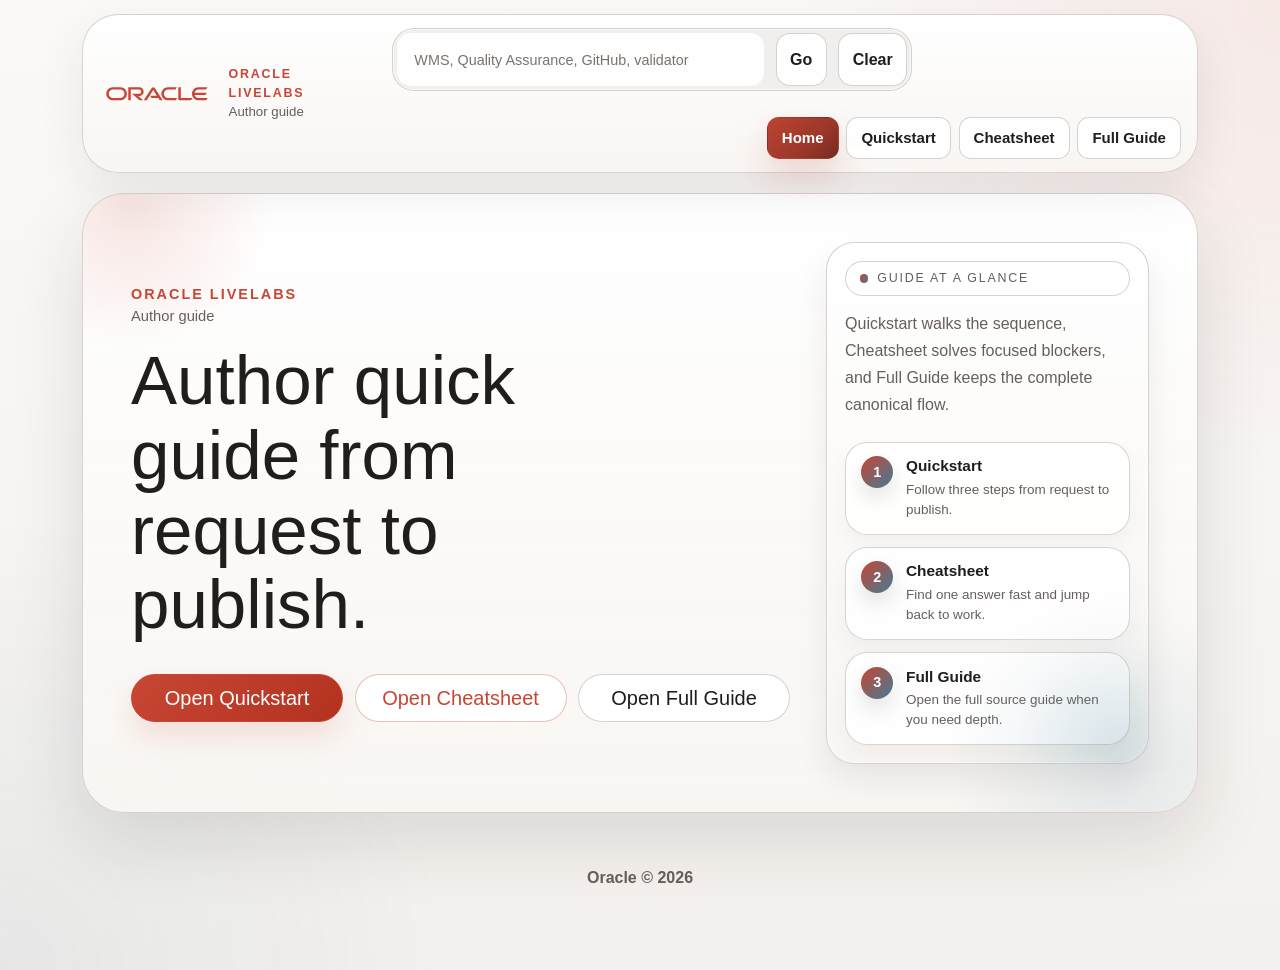
==== commit 947bc250: "fixes" ====
--- a/index.html
+++ b/index.html
@@ -206,14 +206,6 @@
       box-shadow: 0 18px 34px rgba(199, 70, 52, 0.18);
     }
 
-    #app .breadcrumb-shell {
-      min-height: 2.25rem;
-      display: inline-flex;
-      align-items: center;
-      justify-content: flex-end;
-      white-space: normal;
-    }
-
     #app .nav-guide-link {
       border: 1px solid rgba(212, 207, 202, 0.92);
       background: rgba(255, 255, 255, 0.74);
@@ -2424,32 +2416,6 @@
       min-width: 0;
     }
 
-    #app .breadcrumb-trail {
-      display: inline-flex;
-      align-items: center;
-      flex-wrap: wrap;
-      gap: 0.5rem;
-      padding: 0.72rem 0.95rem;
-      border-radius: 999px;
-      background: rgba(255, 255, 255, 0.86);
-      border: 1px solid rgba(212, 207, 202, 0.92);
-      box-shadow: 0 10px 24px rgba(32, 30, 28, 0.08);
-    }
-
-    #app .breadcrumb-label {
-      color: var(--ink-soft);
-      font-size: 0.74rem;
-      letter-spacing: 0.12em;
-      text-transform: uppercase;
-      font-weight: 800;
-    }
-
-    #app .breadcrumb-separator {
-      color: var(--ink-soft);
-      opacity: 0.7;
-      font-weight: 700;
-    }
-
     #app .guide-inline-breadcrumb {
       display: inline-flex;
       align-items: center;
@@ -5608,10 +5574,6 @@
                   <button class="btn nav-control" type="button" data-mode-target="beginner" aria-label="Open quickstart">Quickstart</button>
                   <button class="btn nav-control" type="button" data-mode-target="explorer" aria-label="Open cheatsheet">Cheatsheet</button>
                   <a class="btn nav-control" href="https://oracle-livelabs.github.io/common/sample-livelabs-templates/create-labs/labs/workshops/livelabs/" target="_blank" rel="noreferrer" aria-label="Open full guide">Full Guide</a>
-                </div>
-
-                <div class="breadcrumb-shell" aria-label="Breadcrumb">
-                  <div class="breadcrumb-trail" id="breadcrumbTrail"></div>
                 </div>
               </div>
             </div>
@@ -5725,10 +5687,10 @@
                     <div class="step-kicker">Step 1 / WMS gate</div>
                     <h2 class="step-title">Submit Workshop Request</h2>
                     <p class="step-summary">Create the WMS record first, fill it like a reviewer will read it, and understand the status path before you spend real time building the workshop.</p>
-                    <ul class="step-meta-row step-meta-list step-meta-list-right">
-                      <li class="meta-pill">Output: approved request</li>
-                      <li class="meta-pill">Time: 5 to 10 minutes</li>
-                      <li class="meta-pill">Leads to: repository work</li>
+                    <ul class="step-meta-list" aria-label="Step 1 summary">
+                      <li>Output: approved request</li>
+                      <li>Time: 5 to 10 minutes</li>
+                      <li>Leads to: repository work</li>
                     </ul>
                   </div>
 
@@ -6120,13 +6082,13 @@
                       </div>
                     </section>
 
-                    <section class="step-block">
+                    <section class="step-block preview-url-section">
                       <div class="step-block-header">
                         <div class="panel-kicker">Preview URL</div>
                         <h3>Keep the GitHub Pages preview URL separate</h3>
                         <p>Use the personal GitHub Pages preview for review and quality checks before production publishing exists.</p>
                       </div>
-                      <article class="card snippet-card command-card">
+                      <article class="card snippet-card command-card preview-url-card">
                         <div class="card-body">
                           <div class="snippet-header">
                             <div>
--- a/assets/css/author-guide-improvements.css
+++ b/assets/css/author-guide-improvements.css
@@ -5,33 +5,6 @@
 
 #app .nav-main-grid {
   flex-wrap: wrap;
-}
-
-#app .breadcrumb-shell {
-  flex: 1 0 100%;
-  justify-content: flex-start;
-  margin-top: 0.35rem;
-}
-
-#app .breadcrumb-trail {
-  max-width: 100%;
-  border-radius: 0.9rem;
-}
-
-#app .breadcrumb-link {
-  border: 0;
-  padding: 0;
-  background: transparent;
-  cursor: pointer;
-}
-
-#app .breadcrumb-link:hover,
-#app .breadcrumb-link:focus-visible {
-  color: var(--rose);
-  text-decoration: underline;
-  text-underline-offset: 0.18em;
-  transform: none;
-  box-shadow: none;
 }
 
 #app .hub-screen,
@@ -74,21 +47,14 @@
 }
 
 #app .step-meta-list {
-  list-style: none;
-  padding-left: 0;
-  margin: 1rem 0 0;
-  display: grid;
-  gap: 0.55rem;
-}
-
-#app .step-meta-list-right {
-  justify-content: end;
-  justify-items: end;
-  text-align: right;
-}
-
-#app .step-meta-list .meta-pill {
-  width: fit-content;
+  list-style: disc;
+  padding-left: 1.2rem;
+  margin: 0.9rem 0 0;
+  display: grid;
+  gap: 0.4rem;
+  color: var(--ink);
+  line-height: 1.55;
+  text-align: left;
 }
 
 #app .bubble-item {
@@ -96,29 +62,19 @@
 }
 
 #app .bubble-button {
-  overflow: visible;
+  overflow: hidden;
   min-height: 15.5rem;
-  transition:
-    min-height 180ms ease,
-    padding 180ms ease,
-    box-shadow 180ms ease,
-    border-color 180ms ease,
-    background-color 180ms ease,
-    color 180ms ease;
+  transition: none;
 }
 
 #app .bubble-button:hover,
 #app .bubble-button:focus-visible {
   transform: none;
-  min-height: 17.25rem;
-  padding-bottom: 1.75rem;
-}
-
-#app .bubble-button:hover .bubble-text,
-#app .bubble-button:focus-visible .bubble-text {
-  display: block;
-  -webkit-line-clamp: unset;
-  overflow: visible;
+  min-height: 15.5rem;
+  padding: 1.15rem 1.15rem 1.2rem;
+  box-shadow:
+    inset 0 0 0 1px rgba(255, 255, 255, 0.86),
+    0 20px 42px rgba(32, 30, 28, 0.08);
 }
 
 #app .home-mini-step:hover,
@@ -183,6 +139,16 @@
 #app .install-card {
   position: relative;
   cursor: pointer;
+  padding-right: 3.25rem;
+}
+
+#app .install-card .detail-resource-main {
+  min-width: 0;
+}
+
+#app .install-card .detail-resource-main > span:last-child {
+  min-width: 0;
+  padding-right: 0.35rem;
 }
 
 #app .install-card::after {
@@ -227,12 +193,36 @@
   display: grid;
   gap: 0.85rem;
   align-content: start;
+  min-width: 0;
 }
 
 #app .snippet-description {
   margin: 0;
   color: var(--ink-soft);
   line-height: 1.58;
+}
+
+#app .preview-url-section {
+  display: grid;
+  gap: 1rem;
+  overflow: visible;
+}
+
+#app .preview-url-section .step-block-header {
+  margin-bottom: 0;
+}
+
+#app .preview-url-card {
+  width: 100%;
+  max-width: 100%;
+  margin: 0;
+}
+
+#app .preview-url-card pre {
+  max-width: 100%;
+  overflow-x: auto;
+  white-space: pre;
+  word-break: normal;
 }
 
 #app .result-line {
@@ -266,16 +256,6 @@
 }
 
 @media (max-width: 767.98px) {
-  #app .breadcrumb-trail {
-    border-radius: 0.85rem;
-  }
-
-  #app .step-meta-list-right {
-    justify-content: start;
-    justify-items: start;
-    text-align: left;
-  }
-
   #app .command-card-grid {
     grid-template-columns: 1fr;
   }
